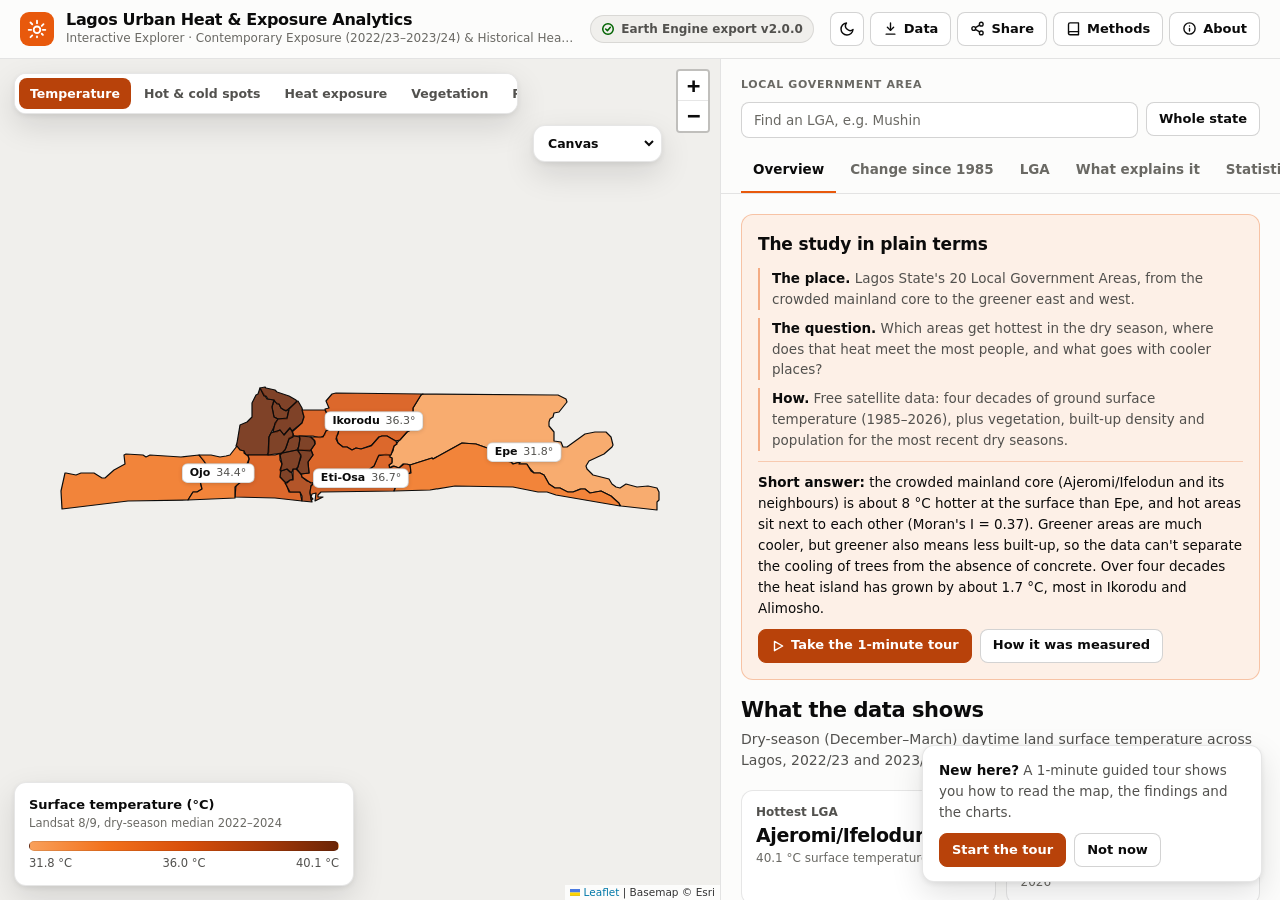
==== docs/explore.html @ 63dfdeb3 "Updated" ====
<!DOCTYPE html>
<html lang="en">
<head>
    <meta charset="UTF-8">
    <meta name="viewport" content="width=device-width, initial-scale=1.0">
    <meta name="description" content="Lagos Urban Heat & Exposure Analytics: dry-season land surface temperature, hot spots and population heat exposure across the 20 Local Government Areas of Lagos State, from Landsat, MODIS, Sentinel-2 and WorldPop via Google Earth Engine.">
    <meta name="color-scheme" content="light dark">
    <title>Lagos Urban Heat &amp; Exposure Analytics</title>

    <link rel="preconnect" href="https://api.fontshare.com">
    <link href="https://api.fontshare.com/v2/css?f[]=satoshi@400,500,700,900&display=swap" rel="stylesheet">

    <!-- Leaflet 1.9.4 & Chart.js 4.4.1, bundled in docs/vendor/ (no CDN dependency) -->
    <link rel="stylesheet" href="vendor/leaflet-1.9.4/leaflet.css" />
    <script src="vendor/leaflet-1.9.4/leaflet.js"></script>
    <script src="vendor/chartjs-4.4.1/chart.umd.min.js"></script>

    <style>
        /* ================= Design tokens ================= */
        :root {
            color-scheme: light;
            --page: #f4f4f1;
            --surface: #fcfcfb;
            --surface-2: #f0efec;
            --surface-raised: #ffffff;
            --ink: #0b0b0b;
            --ink-2: #52514e;
            --ink-3: #6a6964;
            --grid: #e1e0d9;
            --baseline: #c3c2b7;
            --border: rgba(11, 11, 11, 0.10);
            --border-strong: rgba(11, 11, 11, 0.18);
            --accent: #e8590c;
            --accent-ink: #9a3412;
            --accent-soft: #fdf0e7;
            --accent-strong: #b8420a; /* filled controls: white text >= 4.5:1 */
            --series: #c2410c;
            --good: #0ca30c;
            --good-ink: #006300;
            --warning: #fab219;
            --warning-ink: #7a5200;
            --critical: #d03b3b;
            --shadow-float: 0 2px 6px rgba(11, 11, 11, 0.08), 0 12px 32px rgba(11, 11, 11, 0.12);
            --radius: 12px;
            --radius-sm: 8px;
            --font: 'Satoshi', system-ui, -apple-system, 'Segoe UI', sans-serif;
            --mono: ui-monospace, SFMono-Regular, Menlo, Consolas, monospace;
            /* Sequential ramps, low -> high (validated: ordinal, light surface); diverging cool-neutral-warm */
            --heat-1: #f9a05a; --heat-2: #f2711c; --heat-3: #d9500b; --heat-4: #a93a08; --heat-5: #6b2406;
            --green-1: #7fc283; --green-2: #4ea455; --green-3: #2f8a3f; --green-4: #1b6a30; --green-5: #0b461e;
            --blue-1: #86b6ef; --blue-2: #5598e7; --blue-3: #2a78d6; --blue-4: #1c5cab; --blue-5: #104281;
            --div-1: #1c5cab; --div-2: #86b6ef; --div-3: #e1e0d9; --div-4: #ef8f74; --div-5: #b2182b;
            --unreliable: #c9c8c1;
        }

        @media (prefers-color-scheme: dark) {
            :root:where(:not([data-theme="light"])) {
                color-scheme: dark;
                --page: #0d0d0d;
                --surface: #1a1a19;
                --surface-2: #232322;
                --surface-raised: #222221;
                --ink: #f0efec;
                --ink-2: #c3c2b7;
                --ink-3: #9a998f;
                --grid: #2c2c2a;
                --baseline: #383835;
                --border: rgba(255, 255, 255, 0.10);
                --border-strong: rgba(255, 255, 255, 0.18);
                --accent: #f97316;
                --accent-ink: #fdba74;
                --accent-soft: rgba(249, 115, 22, 0.14);
                --series: #fb923c;
                --good-ink: #0ca30c;
                --warning-ink: #fab219;
                --shadow-float: 0 2px 6px rgba(0, 0, 0, 0.5), 0 12px 32px rgba(0, 0, 0, 0.5);
                --unreliable: #4a4a46;
                --heat-1: #9a3412; --heat-2: #c2410c; --heat-3: #ea580c; --heat-4: #fb923c; --heat-5: #fed7aa;
                --green-1: #166534; --green-2: #15803d; --green-3: #22a04a; --green-4: #6cc070; --green-5: #bbe5bd;
                --blue-1: #1c5cab; --blue-2: #2a78d6; --blue-3: #5598e7; --blue-4: #86b6ef; --blue-5: #b7d3f6;
                --div-1: #86b6ef; --div-2: #1c5cab; --div-3: #383835; --div-4: #a51d2d; --div-5: #f08c78;
            }
        }

        :root[data-theme="dark"] {
            color-scheme: dark;
            --page: #0d0d0d;
            --surface: #1a1a19;
            --surface-2: #232322;
            --surface-raised: #222221;
            --ink: #f0efec;
            --ink-2: #c3c2b7;
            --ink-3: #9a998f;
            --grid: #2c2c2a;
            --baseline: #383835;
            --border: rgba(255, 255, 255, 0.10);
            --border-strong: rgba(255, 255, 255, 0.18);
            --accent: #f97316;
            --accent-ink: #fdba74;
            --accent-soft: rgba(249, 115, 22, 0.14);
            --series: #fb923c;
            --good-ink: #0ca30c;
            --warning-ink: #fab219;
            --shadow-float: 0 2px 6px rgba(0, 0, 0, 0.5), 0 12px 32px rgba(0, 0, 0, 0.5);
            --unreliable: #4a4a46;
            --heat-1: #9a3412; --heat-2: #c2410c; --heat-3: #ea580c; --heat-4: #fb923c; --heat-5: #fed7aa;
            --green-1: #166534; --green-2: #15803d; --green-3: #22a04a; --green-4: #6cc070; --green-5: #bbe5bd;
            --blue-1: #1c5cab; --blue-2: #2a78d6; --blue-3: #5598e7; --blue-4: #86b6ef; --blue-5: #b7d3f6;
            --div-1: #86b6ef; --div-2: #1c5cab; --div-3: #383835; --div-4: #a51d2d; --div-5: #f08c78;
        }

        /* ================= Base ================= */
        *, *::before, *::after { box-sizing: border-box; margin: 0; padding: 0; }
        html, body { height: 100%; }

        body {
            font-family: var(--font);
            font-size: 14px;
            line-height: 1.55;
            color: var(--ink);
            background: var(--page);
            -webkit-font-smoothing: antialiased;
        }

        button, select, input { font: inherit; color: inherit; }
        a { color: var(--accent-ink); }
        .mono { font-family: var(--mono); font-size: 0.88em; }
        [hidden] { display: none !important; }

        :focus-visible { outline: 2px solid var(--accent); outline-offset: 2px; border-radius: 4px; }

        .sr-only {
            position: absolute; width: 1px; height: 1px; overflow: hidden;
            clip: rect(0 0 0 0); white-space: nowrap;
        }

        /* ================= App shell ================= */
        .app {
            display: grid;
            grid-template-rows: auto auto minmax(0, 1fr);
            grid-template-columns: minmax(0, 1fr);
            height: 100vh;
            height: 100dvh;
        }

        .appbar {
            display: flex;
            align-items: center;
            gap: 16px;
            padding: 10px 20px;
            background: var(--surface);
            border-bottom: 1px solid var(--border);
            z-index: 1100;
        }

        .brand { display: flex; align-items: center; gap: 12px; min-width: 0; margin-right: auto; }

        .brand-mark {
            width: 34px; height: 34px; flex-shrink: 0;
            border-radius: 9px;
            background: var(--accent);
            display: grid; place-items: center;
        }

        .brand-text { min-width: 0; }

        .brand-title {
            font-size: 16px;
            font-weight: 900;
            letter-spacing: -0.02em;
            line-height: 1.2;
            white-space: nowrap;
            overflow: hidden;
            text-overflow: ellipsis;
        }

        .brand-sub {
            font-size: 12px;
            color: var(--ink-3);
            white-space: nowrap;
            overflow: hidden;
            text-overflow: ellipsis;
        }

        .status-chip {
            display: inline-flex;
            align-items: center;
            gap: 6px;
            padding: 4px 10px;
            border-radius: 999px;
            border: 1px solid var(--border);
            background: var(--surface-2);
            font-size: 12px;
            font-weight: 700;
            color: var(--ink-2);
            white-space: nowrap;
        }

        .status-chip svg { flex-shrink: 0; }
        .status-chip.is-good svg { color: var(--good-ink); }
        .status-chip.is-warning svg { color: var(--warning-ink); }

        .appbar-actions { display: flex; align-items: center; gap: 6px; }

        .btn {
            display: inline-flex;
            align-items: center;
            gap: 6px;
            height: 34px;
            padding: 0 12px;
            border-radius: var(--radius-sm);
            border: 1px solid var(--border-strong);
            background: var(--surface-raised);
            font-size: 13px;
            font-weight: 700;
            cursor: pointer;
            text-decoration: none;
            color: var(--ink);
            transition: background 0.15s;
        }

        .btn:hover { background: var(--surface-2); }
        .btn-icon { width: 34px; padding: 0; justify-content: center; }

        .menu { position: relative; }
        .menu > summary { list-style: none; }
        .menu > summary::-webkit-details-marker { display: none; }

        .menu-list {
            position: absolute;
            right: 0;
            top: calc(100% + 6px);
            min-width: 270px;
            padding: 6px;
            background: var(--surface-raised);
            border: 1px solid var(--border);
            border-radius: var(--radius);
            box-shadow: var(--shadow-float);
            z-index: 1300;
        }

        .menu-list a {
            display: block;
            padding: 8px 10px;
            border-radius: 6px;
            color: var(--ink);
            text-decoration: none;
            font-size: 13px;
            font-weight: 700;
        }

        .menu-list a:hover { background: var(--surface-2); }
        .menu-sep { height: 1px; margin: 6px 4px; background: var(--border); }
        .menu-list a span { display: block; font-size: 11.5px; font-weight: 400; color: var(--ink-3); }

        .banner {
            display: flex;
            gap: 10px;
            align-items: flex-start;
            padding: 10px 20px;
            background: rgba(250, 178, 25, 0.14);
            border-bottom: 1px solid rgba(250, 178, 25, 0.5);
            font-size: 13px;
        }

        .banner svg { color: var(--warning-ink); flex-shrink: 0; margin-top: 2px; }

        .layout {
            grid-row: 3;
            display: grid;
            grid-template-columns: minmax(0, 1fr) minmax(460px, 560px);
            min-height: 0;
        }

        .appbar { grid-row: 1; }
        .banner { grid-row: 2; }

        /* ================= Map pane ================= */
        .map-pane { position: relative; min-height: 0; background: var(--surface-2); }
        #map { position: absolute; inset: 0; }
        .leaflet-container { background: var(--surface-2); font-family: var(--font); }

        .map-float {
            position: absolute;
            z-index: 800;
            background: var(--surface-raised);
            border: 1px solid var(--border);
            border-radius: var(--radius);
            box-shadow: var(--shadow-float);
        }

        .layer-switch { top: 14px; left: 14px; display: flex; gap: 2px; padding: 4px; max-width: calc(100% - 216px); overflow-x: auto; scrollbar-width: none; }

        .seg {
            display: inline-flex;
            align-items: center;
            gap: 6px;
            padding: 6px 11px;
            border: 0;
            border-radius: 8px;
            background: transparent;
            font-size: 12.5px;
            font-weight: 700;
            color: var(--ink-2);
            cursor: pointer;
            white-space: nowrap;
        }

        .seg:hover { background: var(--surface-2); color: var(--ink); }
        .layer-switch .seg[aria-checked="true"] { background: var(--accent-strong); color: #ffffff; }

        .basemap-switch { top: 14px; right: 58px; padding: 4px; }

        .basemap-switch select {
            border: 0;
            background: transparent;
            font-size: 12.5px;
            font-weight: 700;
            padding: 5px 6px;
            cursor: pointer;
        }

        .legend { left: 14px; bottom: 14px; width: min(340px, calc(100% - 28px)); padding: 12px 14px; }
        .legend-title { font-size: 13px; font-weight: 900; }
        .legend-source { font-size: 11.5px; color: var(--ink-3); margin-bottom: 8px; }
        .legend-bar { height: 10px; border-radius: 999px; border: 1px solid var(--border); }

        .legend-ticks {
            display: flex;
            justify-content: space-between;
            margin-top: 4px;
            font-size: 11.5px;
            color: var(--ink-2);
            font-variant-numeric: tabular-nums;
        }

        .legend-note { display: flex; align-items: center; gap: 8px; margin-top: 8px; font-size: 11.5px; color: var(--ink-2); }

        .swatch { width: 14px; height: 10px; flex-shrink: 0; border-radius: 3px; border: 1px dashed var(--ink-2); }
        .swatch-unreliable { background: repeating-linear-gradient(45deg, var(--unreliable) 0 3px, transparent 3px 6px); }

        .map-error {
            position: absolute;
            inset: 24px;
            margin: auto;
            height: fit-content;
            max-width: 480px;
            padding: 20px;
            z-index: 1200;
            background: var(--surface-raised);
            border: 1px solid var(--critical);
            border-radius: var(--radius);
            box-shadow: var(--shadow-float);
        }

        .zone-label { pointer-events: none !important; }

        .zone-pin {
            display: inline-block;
            transform: translate(-50%, -50%);
            padding: 3px 8px;
            border-radius: 6px;
            background: var(--surface-raised);
            border: 1px solid var(--border-strong);
            box-shadow: 0 1px 4px rgba(0, 0, 0, 0.12);
            font-family: var(--font);
            font-size: 11.5px;
            font-weight: 900;
            color: var(--ink);
            white-space: nowrap;
            text-align: center;
            line-height: 1.25;
        }

        .zone-pin span { display: block; font-size: 11px; font-weight: 500; color: var(--ink-2); }
        .zone-pin.is-compact { padding: 2px 7px; font-size: 11px; }
        .zone-pin.is-compact span { display: inline; margin-left: 2px; }
        .zone-pin.is-selected { background: var(--ink); color: var(--surface); border-color: var(--ink); }
        .zone-pin.is-selected span { color: var(--surface-2); }

        .leaflet-tooltip.map-tip {
            background: var(--surface-raised);
            color: var(--ink);
            border: 1px solid var(--border-strong);
            border-radius: var(--radius-sm);
            box-shadow: var(--shadow-float);
            padding: 8px 10px;
            font-family: var(--font);
            font-size: 12.5px;
        }

        .leaflet-tooltip.map-tip::before { display: none; }
        .leaflet-control-attribution { font-size: 10.5px; }
        .leaflet-bar a { background: var(--surface-raised); color: var(--ink); border-color: var(--border); }

        /* ================= Panel ================= */
        .panel {
            display: flex;
            flex-direction: column;
            min-height: 0;
            background: var(--surface);
            border-left: 1px solid var(--border);
        }

        .unit-picker { padding: 14px 20px 0; }

        .eyebrow { font-size: 11px; font-weight: 700; letter-spacing: 0.06em; text-transform: uppercase; color: var(--ink-3); }

        .chips { display: flex; flex-wrap: wrap; gap: 6px; margin-top: 8px; }

        .chip {
            display: inline-flex;
            align-items: center;
            gap: 6px;
            height: 30px;
            padding: 0 11px;
            border-radius: 999px;
            border: 1px solid var(--border-strong);
            background: var(--surface-raised);
            font-size: 12.5px;
            font-weight: 700;
            cursor: pointer;
        }

        .chip:hover { background: var(--surface-2); }
        .chip[aria-pressed="true"] { background: var(--ink); color: var(--surface); border-color: var(--ink); }
        .chip .code { font-family: var(--mono); font-size: 11px; opacity: 0.75; }

        .tabs {
            display: flex;
            gap: 2px;
            padding: 12px 20px 0;
            border-bottom: 1px solid var(--border);
            overflow-x: auto;
            scrollbar-width: none;
        }

        .tab {
            padding: 9px 12px 11px;
            border: 0;
            border-bottom: 2px solid transparent;
            background: transparent;
            font-size: 13.5px;
            font-weight: 700;
            color: var(--ink-3);
            cursor: pointer;
            white-space: nowrap;
        }

        .tab:hover { color: var(--ink); }
        .tab[aria-selected="true"] { color: var(--ink); border-bottom-color: var(--accent); }

        .tab-panels { flex: 1; overflow-y: auto; min-height: 0; }
        .tab-panel { padding: 20px; display: flex; flex-direction: column; gap: 18px; }

        .panel-title { font-size: 21px; font-weight: 900; letter-spacing: -0.02em; line-height: 1.2; }
        .section-title { font-size: 15px; font-weight: 900; letter-spacing: -0.01em; }
        .lede { color: var(--ink-2); font-size: 14px; }
        .fine { font-size: 12px; color: var(--ink-3); }

        /* Stat tiles */
        .tiles { display: grid; grid-template-columns: repeat(2, minmax(0, 1fr)); gap: 10px; }

        .tile {
            background: var(--surface-raised);
            border: 1px solid var(--border);
            border-radius: var(--radius);
            padding: 12px 14px;
            display: flex;
            flex-direction: column;
            gap: 2px;
            min-width: 0;
        }

        .tile-label { display: flex; align-items: center; justify-content: space-between; gap: 6px; font-size: 12px; font-weight: 700; color: var(--ink-2); }
        .tile-value { font-size: 24px; font-weight: 900; letter-spacing: -0.02em; line-height: 1.2; }
        .tile-value small { font-size: 13px; font-weight: 700; color: var(--ink-2); letter-spacing: 0; }
        .tile-sub { font-size: 12px; color: var(--ink-3); }
        .tile.is-flagged .tile-value { color: var(--ink-3); }

        .info {
            width: 18px; height: 18px; flex-shrink: 0;
            display: inline-grid; place-items: center;
            border-radius: 50%;
            border: 1px solid var(--border-strong);
            background: transparent;
            font-size: 11px;
            font-weight: 700;
            color: var(--ink-2);
            cursor: help;
        }

        /* Findings */
        .findings { list-style: none; display: flex; flex-direction: column; gap: 10px; }

        .finding {
            display: grid;
            grid-template-columns: 1fr auto;
            gap: 4px 12px;
            padding: 14px;
            border-radius: var(--radius);
            border: 1px solid var(--border);
            background: var(--surface-raised);
        }

        .finding-title { font-weight: 900; font-size: 14px; line-height: 1.35; }
        .finding-body { grid-column: 1 / -1; font-size: 13px; color: var(--ink-2); }
        .finding-stats { grid-column: 1 / -1; font-size: 12px; color: var(--ink-3); font-variant-numeric: tabular-nums; }

        .verdict {
            align-self: start;
            display: inline-flex;
            align-items: center;
            gap: 5px;
            padding: 3px 9px;
            border-radius: 999px;
            font-size: 11.5px;
            font-weight: 700;
            white-space: nowrap;
            border: 1px solid var(--border-strong);
            color: var(--ink-2);
        }

        .verdict.is-sig { color: var(--accent-ink); border-color: var(--accent); background: var(--accent-soft); }
        .verdict.is-fragile { color: var(--warning-ink); border-color: var(--warning); background: rgba(250, 178, 25, 0.12); }

        /* Unit tab */
        .unit-head { display: flex; gap: 12px; align-items: flex-start; }

        .unit-code {
            flex-shrink: 0;
            padding: 4px 8px;
            border-radius: 6px;
            background: var(--surface-2);
            font-family: var(--mono);
            font-size: 12px;
            font-weight: 700;
        }

        .unit-meta { font-size: 12.5px; color: var(--ink-3); margin-top: 2px; }

        .note { padding: 12px 14px; border-radius: var(--radius); background: var(--surface-2); font-size: 13px; color: var(--ink-2); }
        .note strong { color: var(--ink); }

        .unit-list { list-style: none; display: flex; flex-direction: column; gap: 6px; }

        .unit-row {
            width: 100%;
            display: grid;
            grid-template-columns: auto 1fr auto;
            gap: 10px;
            align-items: center;
            padding: 10px 12px;
            border-radius: var(--radius-sm);
            border: 1px solid var(--border);
            background: var(--surface-raised);
            text-align: left;
            cursor: pointer;
        }

        .unit-row:hover { border-color: var(--border-strong); background: var(--surface-2); }
        .unit-row .area { font-size: 12.5px; color: var(--ink-3); font-variant-numeric: tabular-nums; }

        /* Time series */
        .coverage { display: flex; flex-wrap: wrap; gap: 6px; }

        .pill {
            display: inline-flex;
            gap: 4px;
            padding: 3px 9px;
            border-radius: 999px;
            background: var(--surface-2);
            font-size: 12px;
            color: var(--ink-2);
            font-variant-numeric: tabular-nums;
        }

        .pill strong { color: var(--ink); }

        .multiples { background: var(--surface-raised); border: 1px solid var(--border); border-radius: var(--radius); padding: 12px 14px 8px; }
        .multiple + .multiple { border-top: 1px solid var(--grid); margin-top: 6px; padding-top: 8px; }
        .multiple-head { display: flex; justify-content: space-between; align-items: baseline; gap: 8px; }
        .multiple-title { font-size: 13px; font-weight: 900; }
        .multiple-unit { font-size: 11.5px; color: var(--ink-3); }
        .multiple-canvas { position: relative; height: 92px; }
        .multiple:last-child .multiple-canvas { height: 116px; }

        details.table-view summary { cursor: pointer; font-size: 13px; font-weight: 700; color: var(--accent-ink); }
        details.table-view .table-wrap { margin-top: 10px; max-height: 360px; overflow: auto; }

        /* Statistics & compare */
        .controls { display: flex; flex-wrap: wrap; gap: 10px; align-items: end; }
        .field { display: flex; flex-direction: column; gap: 4px; min-width: 0; flex: 1 1 200px; }
        .field-label, .field label { font-size: 12px; font-weight: 700; color: var(--ink-2); }

        .select {
            appearance: none;
            -webkit-appearance: none;
            width: 100%;
            height: 36px;
            padding: 0 32px 0 10px;
            border-radius: var(--radius-sm);
            border: 1px solid var(--border-strong);
            background: var(--surface-raised) url("data:image/svg+xml,%3Csvg xmlns='http://www.w3.org/2000/svg' width='12' height='12' viewBox='0 0 24 24' fill='none' stroke='%23898781' stroke-width='2.5' stroke-linecap='round' stroke-linejoin='round'%3E%3Cpolyline points='6 9 12 15 18 9'/%3E%3C/svg%3E") no-repeat right 10px center;
            font-size: 13px;
            font-weight: 700;
            cursor: pointer;
        }

        .segmented { display: inline-flex; padding: 3px; border-radius: var(--radius-sm); background: var(--surface-2); border: 1px solid var(--border); }
        .segmented .seg { padding: 5px 10px; }
        .segmented .seg[aria-checked="true"] { background: var(--surface-raised); color: var(--ink); box-shadow: 0 1px 2px rgba(0, 0, 0, 0.12); }

        .table-wrap { border: 1px solid var(--border); border-radius: var(--radius); overflow-x: auto; background: var(--surface-raised); }
        table { width: 100%; border-collapse: collapse; font-size: 13px; }

        th {
            text-align: left;
            padding: 9px 12px;
            font-size: 11.5px;
            font-weight: 700;
            color: var(--ink-3);
            background: var(--surface-2);
            border-bottom: 1px solid var(--border);
            white-space: nowrap;
            position: sticky;
            top: 0;
        }

        td { padding: 9px 12px; border-bottom: 1px solid var(--grid); font-variant-numeric: tabular-nums; vertical-align: top; }
        tbody tr:last-child td { border-bottom: 0; }
        td .sub { display: block; font-size: 11.5px; color: var(--ink-3); }
        tr.is-clickable { cursor: pointer; }
        tr.is-clickable:hover td { background: var(--surface-2); }
        tr.is-active td { background: var(--accent-soft); }
        .flag { color: var(--ink-3); font-size: 11.5px; }

        /* Dialogs */
        dialog {
            width: min(720px, calc(100vw - 32px));
            max-height: 85vh;
            margin: auto;
            border: 1px solid var(--border);
            border-radius: var(--radius);
            background: var(--surface-raised);
            color: var(--ink);
            box-shadow: var(--shadow-float);
            padding: 0;
        }

        dialog::backdrop { background: rgba(11, 11, 11, 0.45); backdrop-filter: blur(2px); }

        .dialog-head {
            display: flex;
            justify-content: space-between;
            align-items: center;
            gap: 12px;
            padding: 16px 20px;
            border-bottom: 1px solid var(--border);
            position: sticky;
            top: 0;
            background: var(--surface-raised);
        }

        .dialog-body { padding: 18px 20px 22px; display: flex; flex-direction: column; gap: 10px; font-size: 13.5px; color: var(--ink-2); }
        .dialog-body h4 { color: var(--ink); font-size: 14px; font-weight: 900; margin-top: 6px; }
        .dialog-body ol, .dialog-body ul { padding-left: 20px; display: flex; flex-direction: column; gap: 4px; }

        .floating-tip {
            position: fixed;
            z-index: 3000;
            max-width: 280px;
            padding: 9px 11px;
            border-radius: var(--radius-sm);
            background: var(--ink);
            color: var(--surface);
            font-size: 12.5px;
            line-height: 1.45;
            pointer-events: none;
            box-shadow: var(--shadow-float);
        }

        /* Plain-language intro */
        .intro {
            padding: 16px;
            border-radius: var(--radius);
            background: var(--accent-soft);
            border: 1px solid color-mix(in srgb, var(--accent) 30%, transparent);
            display: flex;
            flex-direction: column;
            gap: 10px;
        }

        .intro h2 { font-size: 17px; font-weight: 900; letter-spacing: -0.01em; }
        .intro ul { list-style: none; display: flex; flex-direction: column; gap: 8px; }
        .intro li { font-size: 13.5px; color: var(--ink-2); padding-left: 12px; border-left: 2px solid color-mix(in srgb, var(--accent) 45%, transparent); }
        .intro li strong { color: var(--ink); }
        .intro-short { padding-top: 10px; border-top: 1px solid color-mix(in srgb, var(--accent) 25%, transparent); font-size: 13.5px; }
        .intro-actions { display: flex; flex-wrap: wrap; gap: 8px; }
        .btn-primary { background: var(--accent-strong); border-color: var(--accent-strong); color: #ffffff; }
        .btn-primary:hover { background: #9a3412; border-color: #9a3412; }

        /* Guided tour */
        .tour-blocker { position: fixed; inset: 0; z-index: 2400; }
        .tour-spot {
            position: fixed;
            z-index: 2450;
            border-radius: 12px;
            box-shadow: 0 0 0 3px var(--accent), 0 0 0 9999px rgba(11, 11, 11, 0.55);
            pointer-events: none;
            transition: top 0.25s, left 0.25s, width 0.25s, height 0.25s;
        }

        .tour-card {
            position: fixed;
            z-index: 2500;
            width: min(360px, calc(100vw - 24px));
            padding: 16px 18px 14px;
            border-radius: var(--radius);
            background: var(--surface-raised);
            border: 1px solid var(--border);
            box-shadow: var(--shadow-float);
            transition: top 0.25s, left 0.25s;
        }

        .tour-progress { height: 4px; border-radius: 999px; background: var(--surface-2); overflow: hidden; margin-bottom: 12px; }
        .tour-progress span { display: block; height: 100%; background: var(--accent); transition: width 0.25s; }
        .tour-step { font-size: 11px; font-weight: 700; letter-spacing: 0.06em; text-transform: uppercase; color: var(--accent-ink); }
        .tour-card h3 { font-size: 16px; font-weight: 900; margin: 2px 0 6px; letter-spacing: -0.01em; }
        .tour-card p { font-size: 13.5px; color: var(--ink-2); }
        .tour-foot { display: flex; justify-content: space-between; align-items: center; gap: 8px; margin-top: 14px; }
        .tour-foot .btn { height: 32px; }
        .tour-skip { border: 0; background: none; font-size: 12.5px; font-weight: 700; color: var(--ink-3); cursor: pointer; }

        .toast {
            position: fixed;
            right: 18px;
            bottom: 18px;
            z-index: 2300;
            width: min(340px, calc(100vw - 32px));
            padding: 14px 16px;
            border-radius: var(--radius);
            background: var(--surface-raised);
            border: 1px solid var(--border);
            box-shadow: var(--shadow-float);
            display: flex;
            flex-direction: column;
            gap: 10px;
        }

        .toast p { font-size: 13.5px; color: var(--ink-2); }
        .toast strong { color: var(--ink); }
        .toast-actions { display: flex; gap: 8px; }

        /* Month timeline on the map */
        .timeline {
            right: 14px;
            bottom: 14px;
            width: min(420px, calc(100% - 380px));
            min-width: 300px;
            padding: 10px 12px;
            display: flex;
            flex-direction: column;
            gap: 8px;
        }

        .timeline-row { display: flex; align-items: center; gap: 10px; }
        .timeline-row .segmented { flex-shrink: 0; }
        .timeline input[type="range"] { flex: 1; accent-color: var(--accent); min-width: 0; }
        .timeline-label { font-size: 13px; font-weight: 900; min-width: 70px; text-align: right; font-variant-numeric: tabular-nums; }
        .timeline-note { font-size: 11.5px; color: var(--ink-3); }
        .play { width: 32px; height: 32px; flex-shrink: 0; }

        .place-label {
            pointer-events: none !important;
            font-family: var(--font);
            font-size: 11px;
            font-weight: 700;
            color: var(--ink);
            white-space: nowrap;
            text-shadow: 0 0 3px var(--surface), 0 0 3px var(--surface), 0 0 3px var(--surface);
        }

        .place-label::before {
            content: '';
            display: inline-block;
            width: 7px; height: 7px;
            margin-right: 5px;
            border-radius: 50%;
            background: var(--ink);
            border: 1.5px solid var(--surface);
            vertical-align: middle;
        }

        .series-toolbar { display: flex; justify-content: space-between; align-items: center; gap: 10px; flex-wrap: wrap; }

        /* Glossary terms */
        .term {
            border: 0;
            background: none;
            padding: 0;
            font: inherit;
            color: inherit;
            text-decoration: underline dotted;
            text-decoration-color: var(--ink-3);
            text-underline-offset: 3px;
            cursor: help;
        }

        .glossary { display: grid; grid-template-columns: max-content 1fr; gap: 6px 14px; font-size: 13px; }
        .glossary dt { font-weight: 900; color: var(--ink); }
        .glossary dd { color: var(--ink-2); }

        /* Footer */
        .site-footer {
            margin: 4px 20px 24px;
            padding-top: 16px;
            border-top: 1px solid var(--border);
            display: flex;
            flex-direction: column;
            gap: 6px;
            font-size: 12px;
            color: var(--ink-3);
        }

        .site-footer .byline { font-size: 13px; color: var(--ink-2); }
        .site-footer .byline strong { color: var(--ink); }
        .site-footer nav { display: flex; flex-wrap: wrap; gap: 4px 14px; }
        .site-footer a, .site-footer .link-btn { color: var(--ink-2); font-weight: 700; text-decoration: none; }
        .site-footer a:hover, .site-footer .link-btn:hover { color: var(--accent-ink); text-decoration: underline; }
        .link-btn { border: 0; background: none; padding: 0; font: inherit; cursor: pointer; }

        .snack {
            position: fixed;
            left: 50%;
            bottom: 24px;
            transform: translateX(-50%);
            z-index: 3100;
            padding: 9px 14px;
            border-radius: var(--radius-sm);
            background: var(--ink);
            color: var(--surface);
            font-size: 13px;
            font-weight: 700;
            box-shadow: var(--shadow-float);
        }

        /* ================= Responsive ================= */
        /* Narrow desktop: stack the timeline above the legend so they never overlap */
        @media (min-width: 1101px) and (max-width: 1360px) {
            .timeline { left: 14px; right: auto; bottom: 178px; width: min(340px, calc(100% - 28px)); min-width: 0; }
            .basemap-switch { top: 66px; }
        }

        @media (max-width: 1100px) {
            .app { height: auto; min-height: 100vh; }
            .layout { grid-template-columns: minmax(0, 1fr); }
            .map-pane { height: 62vh; min-height: 420px; }
            .panel { border-left: 0; border-top: 1px solid var(--border); }
            .tab-panels { overflow: visible; }
            .tabs { position: sticky; top: 0; z-index: 900; background: var(--surface); }
        }

        @media (max-width: 640px) {
            .appbar { flex-wrap: wrap; padding: 10px 16px; gap: 8px 10px; }
            .brand { flex: 1 1 100%; }
            .brand-title { font-size: 15px; }
            .brand-sub { display: none; }
            .status-chip { flex: 1 1 auto; min-width: 0; }
            .status-chip span { overflow: hidden; text-overflow: ellipsis; }
            .appbar-actions { flex: 0 0 auto; }
            .appbar-actions .label-text { display: none; }
            .appbar-actions .btn { width: 34px; padding: 0; justify-content: center; }
            .tab { padding: 9px 8px 11px; font-size: 13px; }
            .unit-picker, .tabs { padding-left: 16px; padding-right: 16px; }
            .tab-panel { padding: 16px; }
            .layer-switch { left: 10px; right: 10px; top: 10px; max-width: none; }
            .basemap-switch { display: none; }
            .leaflet-top.leaflet-right { top: auto; bottom: 56px; }
            .legend { left: 10px; bottom: 10px; }
            .timeline { left: 10px; right: 10px; bottom: auto; top: 58px; width: auto; min-width: 0; }
            .legend { width: calc(100% - 64px); padding: 9px 11px; }
            .legend-source { display: none; }
            .legend-title { font-size: 12.5px; margin-bottom: 6px; }
            .legend-note { margin-top: 6px; font-size: 11px; }
            .timeline { padding: 8px 10px; gap: 6px; }
            .timeline-note { display: none; }
            .tile-value { font-size: 21px; }
            .banner { padding: 10px 16px; }
        }

        @media print {
            @page { margin: 14mm; }
            body { background: #ffffff; font-size: 11pt; }
            .app { display: block; height: auto; }
            .layout { display: block; }
            .map-pane { height: 110mm; break-inside: avoid; border: 1px solid #ccc; }
            .panel { border: 0; }
            .appbar-actions, .layer-switch, .basemap-switch, .timeline, .leaflet-control-container,
            .unit-picker, .tabs, .toast, .snack, #tour, .intro-actions, .info, details.table-view, .site-footer nav .no-print { display: none !important; }
            .tab-panels { overflow: visible; }
            .tab-panel[hidden] { display: none !important; }
            .legend { box-shadow: none; }
            .card, .tile, .finding, .table-wrap, .multiples { break-inside: avoid; }
            a { color: inherit; }
        }

        @media (prefers-reduced-motion: reduce) {
            * { transition: none !important; scroll-behavior: auto !important; }
        }

        /* ================= Lagos-specific ================= */
        .finder { display: flex; gap: 8px; margin-top: 8px; }
        .finder input {
            flex: 1;
            min-width: 0;
            height: 36px;
            padding: 0 12px;
            border-radius: var(--radius-sm);
            border: 1px solid var(--border-strong);
            background: var(--surface-raised);
            font-size: 13.5px;
            font-weight: 700;
        }
        .finder input::placeholder { color: var(--ink-3); font-weight: 500; }

        .chart-card { background: var(--surface-raised); border: 1px solid var(--border); border-radius: var(--radius); padding: 14px; }
        .chart-card + .chart-card { margin-top: 0; }
        .chart-head { display: flex; justify-content: space-between; align-items: baseline; gap: 10px; margin-bottom: 6px; }
        .chart-box { position: relative; height: 240px; }
        .chart-box.is-short { height: 200px; }
        .chart-caption { font-size: 12.5px; color: var(--ink-2); margin-top: 6px; }

        .rank-num { display: inline-grid; place-items: center; width: 24px; height: 22px; border-radius: 6px; background: var(--surface-2); font-size: 11.5px; font-weight: 700; margin-right: 6px; }
        .bar-cell { position: relative; min-width: 90px; }
        .tile-value { overflow-wrap: anywhere; }
        .tile-value.is-name { font-size: 19px; }
        #panel-rank .segmented { flex-wrap: wrap; max-width: 100%; }
        .bar-cell span { display: block; height: 8px; border-radius: 4px; background: var(--accent); }

        /* ================= Change over time ================= */
        .legend-time { margin-top: 10px; padding-top: 10px; border-top: 1px solid var(--border); display: grid; gap: 6px; }
        .legend-time-row { display: flex; align-items: center; gap: 8px; }
        .legend-time input[type="range"] { flex: 1; min-width: 0; accent-color: var(--accent-strong); height: 28px; }
        .period-ticks { display: flex; justify-content: space-between; font-size: 10.5px; color: var(--ink-3); margin-left: 44px; }
        .period-ticks span.is-on { color: var(--ink); font-weight: 700; }
        .legend-time .check { display: flex; align-items: center; gap: 6px; font-size: 12px; color: var(--ink-2); cursor: pointer; }
        .legend-time .check input { accent-color: var(--accent-strong); width: 15px; height: 15px; }
        @media (max-width: 640px) { #legend.has-time .legend-note { display: none; } #legend.has-time .legend-source { display: none; } }
        .swipe-line { position: absolute; top: 0; bottom: 0; left: 50%; width: 0; z-index: 640; pointer-events: none; }
        .swipe-line::before { content: ""; position: absolute; top: 0; bottom: 0; left: -1px; width: 2px; background: var(--ink); }
        .swipe-handle { position: absolute; top: 50%; left: -17px; width: 34px; height: 34px; margin-top: -17px; border-radius: 50%; background: var(--surface-raised); border: 2px solid var(--ink); color: var(--ink); pointer-events: auto; cursor: ew-resize; touch-action: none; display: grid; place-items: center; box-shadow: var(--shadow-float); }
        .swipe-tag { position: absolute; top: 70px; padding: 3px 8px; border-radius: 6px; background: var(--ink); color: var(--surface-raised); font-size: 12px; font-weight: 700; white-space: nowrap; }
        .swipe-tag.is-left { right: 10px; }
        .swipe-tag.is-right { left: 10px; }
        .leaflet-image-layer.suhi-img { image-rendering: pixelated; }
        .strip-wrap { overflow-x: auto; }
        .strip { border-collapse: separate; border-spacing: 2px; width: 100%; min-width: 420px; }
        .strip th, .strip td { border: 0; }
        .strip th { font-size: 11px; font-weight: 700; color: var(--ink-2); text-align: center; padding: 4px 2px; background: none; }
        .strip th:first-child, .strip td:first-child { text-align: left; }
        .strip td { text-align: center; font-size: 11.5px; font-weight: 700; padding: 6px 2px; border-radius: 4px; font-variant-numeric: tabular-nums; }
        .strip td:first-child { font-weight: 700; color: var(--ink); white-space: nowrap; padding-right: 8px; background: none; }
        .strip tr.is-clickable { cursor: pointer; }
        .strip tr.is-clickable:hover td:first-child, .strip tr.is-active td:first-child { text-decoration: underline; text-underline-offset: 3px; }
        .strip td.is-empty { background: var(--surface-2); color: var(--ink-3); font-weight: 500; }
        .strip td.is-delta { color: var(--ink); background: none; }
    </style>
</head>
<body>
<div class="app">
    <header class="appbar">
        <div class="brand">
            <div class="brand-mark" aria-hidden="true">
                <svg width="20" height="20" viewBox="0 0 24 24" fill="none" stroke="#ffffff" stroke-width="2.2" stroke-linecap="round" stroke-linejoin="round"><path d="M12 9a4 4 0 1 0 0 8 4 4 0 0 0 0-8z"/><path d="M12 2v3M12 21v1M4.2 4.2l2.1 2.1M17.7 17.7l1.4 1.4M2 13h3M19 13h3M4.2 21.8l2.1-2.1M17.7 8.3l2.1-2.1"/></svg>
            </div>
            <div class="brand-text">
                <h1 class="brand-title">Lagos Urban Heat &amp; Exposure Analytics</h1>
                <p class="brand-sub">Interactive Explorer · Contemporary Exposure (2022/23–2023/24) & Historical Heat Island (1985–2026)</p>
            </div>
        </div>

        <span class="status-chip" id="data-chip" role="status">
            <svg width="14" height="14" viewBox="0 0 24 24" fill="none" stroke="currentColor" stroke-width="2.6" stroke-linecap="round" stroke-linejoin="round" aria-hidden="true"><circle cx="12" cy="12" r="9"/></svg>
            <span id="data-chip-text">Loading data…</span>
        </span>

        <div class="appbar-actions">
            <button type="button" class="btn btn-icon" id="btn-theme" aria-label="Switch theme" title="Switch theme"></button>
            <details class="menu" id="download-menu">
                <summary class="btn" aria-label="Download data">
                    <svg width="15" height="15" viewBox="0 0 24 24" fill="none" stroke="currentColor" stroke-width="2.2" stroke-linecap="round" stroke-linejoin="round" aria-hidden="true"><path d="M12 3v12"/><path d="m7 10 5 5 5-5"/><path d="M5 21h14"/></svg>
                    <span class="label-text">Data</span>
                </summary>
                <div class="menu-list">
                    <a href="#" id="dl-csv">LGA table (CSV)<span>All 20 LGAs with every indicator and statistic</span></a>
                    <a href="data/lagos_uhi_processed.geojson" download>LGA boundaries and values (GeoJSON)<span>Cleaned Earth Engine export with statistics</span></a>
                    <a href="data/summary.json" download>Statistical summary (JSON)<span>Generated by scripts/analyze_uhi.py</span></a>
                    <a href="data/change_summary.json" download>Four-decade change (JSON)<span>Generated by scripts/analyze_change.py</span></a>
                    <a href="data/lagos_change_lga.csv" download>Heat island per LGA per pass (CSV)<span>Every Landsat pass used, 1985–2026</span></a>
                    <a href="data/lagos_change_scenes.csv" download>Pass quality log (CSV)<span>Every pass considered, kept or rejected, and why</span></a>
                    <div class="menu-sep" role="separator"></div>
                    <a href="#" id="btn-map-png">Map image (PNG)<span>The map exactly as shown, with legend and credit</span></a>
                </div>
            </details>
            <details class="menu" id="share-menu">
                <summary class="btn" aria-label="Share or print">
                    <svg width="15" height="15" viewBox="0 0 24 24" fill="none" stroke="currentColor" stroke-width="2.2" stroke-linecap="round" stroke-linejoin="round" aria-hidden="true"><circle cx="18" cy="5" r="3"/><circle cx="6" cy="12" r="3"/><circle cx="18" cy="19" r="3"/><path d="m8.6 13.5 6.8 4"/><path d="m15.4 6.5-6.8 4"/></svg>
                    <span class="label-text">Share</span>
                </summary>
                <div class="menu-list">
                    <a href="#" id="share-copy">Copy link to this view<span>Keeps the selected LGA, map layer and tab</span></a>
                    <a href="#" id="share-native" hidden>Share…<span>Use your device's share sheet</span></a>
                    <a href="#" id="share-print">Print or save as PDF<span>A clean layout of the current tab and map</span></a>
                </div>
            </details>
            <button type="button" class="btn" id="btn-methods">
                <svg width="15" height="15" viewBox="0 0 24 24" fill="none" stroke="currentColor" stroke-width="2.2" stroke-linecap="round" stroke-linejoin="round" aria-hidden="true"><path d="M4 19.5A2.5 2.5 0 0 1 6.5 17H20V3H6.5A2.5 2.5 0 0 0 4 5.5z"/><path d="M4 19.5A2.5 2.5 0 0 0 6.5 22H20v-5"/></svg>
                <span class="label-text">Methods</span>
            </button>
            <button type="button" class="btn" id="btn-about">
                <svg width="15" height="15" viewBox="0 0 24 24" fill="none" stroke="currentColor" stroke-width="2.2" stroke-linecap="round" stroke-linejoin="round" aria-hidden="true"><circle cx="12" cy="12" r="9"/><path d="M12 16v-4"/><path d="M12 8h.01"/></svg>
                <span class="label-text">About</span>
            </button>
        </div>
    </header>

    <div class="banner" id="provenance-banner" role="status" hidden>
        <svg width="16" height="16" viewBox="0 0 24 24" fill="none" stroke="currentColor" stroke-width="2.4" stroke-linecap="round" stroke-linejoin="round" aria-hidden="true"><path d="M10.3 3.9 1.8 18a2 2 0 0 0 1.7 3h17a2 2 0 0 0 1.7-3L13.7 3.9a2 2 0 0 0-3.4 0z"/><path d="M12 9v4"/><path d="M12 17h.01"/></svg>
        <div><strong>Unverified data.</strong> <span id="provenance-text">These values do not come from a recorded Earth Engine export. Do not cite them.</span></div>
    </div>

    <main class="layout">
        <section class="map-pane" aria-label="Map of the Lagos LGAs">
            <div id="map"></div>

            <div class="map-float layer-switch" role="radiogroup" aria-label="Map indicator">
                <button type="button" class="seg" role="radio" data-layer="lst" aria-checked="true">Temperature</button>
                <button type="button" class="seg" role="radio" data-layer="hotspot" aria-checked="false">Hot &amp; cold spots</button>
                <button type="button" class="seg" role="radio" data-layer="hei" aria-checked="false">Heat exposure</button>
                <button type="button" class="seg" role="radio" data-layer="ndvi" aria-checked="false">Vegetation</button>
                <button type="button" class="seg" role="radio" data-layer="density" aria-checked="false">Population</button>
                <button type="button" class="seg" role="radio" data-layer="suhi" aria-checked="false" id="seg-suhi">Heat over time</button>
            </div>

            <div class="map-float basemap-switch">
                <label class="sr-only" for="basemap-select">Basemap</label>
                <select id="basemap-select">
                    <option value="canvas" selected>Canvas</option>
                    <option value="terrain">Topographic</option>
                    <option value="satellite">Satellite</option>
                </select>
            </div>

            <div class="map-float legend" id="legend" aria-live="polite">
                <div class="legend-title" id="legend-title">Surface temperature (°C)</div>
                <div class="legend-source" id="legend-source">Landsat 8/9</div>
                <div class="legend-bar" id="legend-bar"></div>
                <div class="legend-ticks"><span id="legend-min">—</span><span id="legend-mid">—</span><span id="legend-max">—</span></div>
                <div class="legend-note" id="legend-note" hidden><span id="legend-note-text"></span></div>
                <div class="legend-time" id="legend-time" hidden>
                    <div class="legend-time-row">
                        <button type="button" class="btn btn-icon" id="btn-play" aria-label="Play through the periods"></button>
                        <input type="range" id="period-range" min="0" max="5" step="1" value="5" aria-label="Period">
                    </div>
                    <div class="period-ticks" id="period-ticks" aria-hidden="true"></div>
                    <label class="check"><input type="checkbox" id="swipe-toggle"> Swipe to compare with <span id="swipe-base">the first period</span></label>
                </div>
            </div>

            <div class="swipe-line" id="swipe-line" hidden>
                <span class="swipe-tag is-left" id="swipe-tag-left"></span>
                <span class="swipe-tag is-right" id="swipe-tag-right"></span>
                <span class="swipe-handle" id="swipe-handle" role="slider" tabindex="0" aria-label="Swipe position" aria-valuemin="0" aria-valuemax="100" aria-valuenow="50">
                    <svg width="16" height="16" viewBox="0 0 24 24" fill="none" stroke="currentColor" stroke-width="2.4" stroke-linecap="round" stroke-linejoin="round" aria-hidden="true"><path d="m9 6-6 6 6 6"/><path d="m15 6 6 6-6 6"/></svg>
                </span>
            </div>

            <div class="map-error" id="map-error" role="alert" hidden>
                <div class="eyebrow" style="color: var(--critical);">Data load failure</div>
                <h3 class="section-title" id="err-title" style="margin: 4px 0;">Required dataset unavailable</h3>
                <p class="lede" id="err-desc">The page could not load its data from <span class="mono">docs/data/</span>.</p>
            </div>
        </section>

        <section class="panel" aria-label="Analysis">
            <div class="unit-picker">
                <label class="eyebrow" for="lga-search">Local Government Area</label>
                <div class="finder">
                    <input type="search" id="lga-search" list="lga-list" placeholder="Find an LGA, e.g. Mushin" autocomplete="off">
                    <datalist id="lga-list"></datalist>
                    <button type="button" class="btn" id="btn-all">Whole state</button>
                </div>
            </div>

            <div class="tabs" role="tablist" aria-label="Analysis views">
                <button type="button" class="tab" role="tab" id="tab-overview" aria-controls="panel-overview" aria-selected="true">Overview</button>
                <button type="button" class="tab" role="tab" id="tab-change" aria-controls="panel-change" aria-selected="false" tabindex="-1">Change since 1985</button>
                <button type="button" class="tab" role="tab" id="tab-lga" aria-controls="panel-lga" aria-selected="false" tabindex="-1">LGA</button>
                <button type="button" class="tab" role="tab" id="tab-explain" aria-controls="panel-explain" aria-selected="false" tabindex="-1">What explains it</button>
                <button type="button" class="tab" role="tab" id="tab-stats" aria-controls="panel-stats" aria-selected="false" tabindex="-1">Statistics</button>
                <button type="button" class="tab" role="tab" id="tab-rank" aria-controls="panel-rank" aria-selected="false" tabindex="-1">Rankings</button>
            </div>

            <div class="tab-panels" id="tab-panels">
                <!-- Overview -->
                <div class="tab-panel" role="tabpanel" id="panel-overview" aria-labelledby="tab-overview">
                    <section class="intro" id="intro" aria-labelledby="intro-title">
                        <h2 id="intro-title">The study in plain terms</h2>
                        <ul>
                            <li><strong>The place.</strong> Lagos State's 20 Local Government Areas, from the crowded mainland core to the greener east and west.</li>
                            <li><strong>The question.</strong> Which areas get hottest in the dry season, where does that heat meet the most people, and what goes with cooler places?</li>
                            <li><strong>How.</strong> Free satellite data: four decades of ground surface temperature (1985–2026), plus vegetation, built-up density and population for the most recent dry seasons.</li>
                        </ul>
                        <p class="intro-short" id="intro-short"><strong>Short answer:</strong> loading…</p>
                        <div class="intro-actions">
                            <button type="button" class="btn btn-primary" data-tour-start>
                                <svg width="14" height="14" viewBox="0 0 24 24" fill="none" stroke="currentColor" stroke-width="2.4" stroke-linecap="round" stroke-linejoin="round" aria-hidden="true"><path d="m6 4 14 8-14 8z"/></svg>
                                Take the 1-minute tour
                            </button>
                            <button type="button" class="btn" data-open="methods-dialog">How it was measured</button>
                        </div>
                    </section>
                    <div>
                        <h2 class="panel-title">What the data shows</h2>
                        <p class="lede" style="margin-top: 6px;">Dry-season (December–March) daytime <button type="button" class="term" data-term="lst">land surface temperature</button> across Lagos, 2022/23 and 2023/24.</p>
                    </div>
                    <div class="tiles" id="overview-tiles"></div>
                    <div>
                        <h3 class="section-title">Key findings</h3>
                        <p class="fine" style="margin: 2px 0 10px;">Generated from the published statistical summary. <button type="button" class="term" data-term="p">p</button>-values below 0.05 count as significant.</p>
                        <ol class="findings" id="findings"><li class="fine">Statistics unavailable.</li></ol>
                    </div>
                    <p class="note"><strong>How to read this.</strong> These are associations across 20 large areas, not causes, and surface temperature is not air temperature. See <a href="#" data-open="methods-dialog">Methods</a>.</p>
                </div>

                <!-- Change since 1985 -->
                <div class="tab-panel" role="tabpanel" id="panel-change" aria-labelledby="tab-change" hidden>
                    <div>
                        <h2 class="panel-title">Four decades of heat</h2>
                        <p class="lede" id="change-lede" style="margin-top: 6px;">—</p>
                    </div>
                    <div class="tiles" id="change-tiles"></div>
                    <div>
                        <h3 class="section-title">What changed</h3>
                        <ol class="findings" id="change-findings" style="margin-top: 10px;"></ol>
                    </div>
                    <div class="chart-card" id="state-card">
                        <div class="chart-head"><span class="multiple-title">Lagos State <button type="button" class="term" data-term="suhi">heat island</button>, period by period</span><span class="multiple-unit">°C above the countryside · bars = 95% interval</span></div>
                        <div class="chart-box is-short"><canvas id="chart-state" role="img" aria-label="Lagos State heat island intensity for each period, with 95% intervals"></canvas></div>
                        <p class="chart-caption" id="state-caption"></p>
                    </div>
                    <div id="strip-card">
                        <h3 class="section-title">Heat strip: every LGA, every period</h3>
                        <p class="fine" style="margin: 2px 0 10px;">°C above the countryside. Darker is hotter; blue is cooler than the countryside. Sorted by the latest period. Click a row to open the LGA.</p>
                        <div class="strip-wrap"><table class="strip" id="strip"></table></div>
                    </div>
                    <div class="chart-card" id="urban-card">
                        <div class="chart-head"><span class="multiple-title">Did the LGAs that urbanised most warm most?</span><span class="multiple-unit">one dot per LGA</span></div>
                        <div class="chart-box"><canvas id="chart-urban" role="img" aria-label="Change in heat island against change in built-up share for each LGA"></canvas></div>
                        <p class="chart-caption" id="urban-caption"></p>
                    </div>
                    <p class="note" id="change-note"></p>
                </div>

                <!-- LGA -->
                <div class="tab-panel" role="tabpanel" id="panel-lga" aria-labelledby="tab-lga" hidden>
                    <div id="lga-empty">
                        <h2 class="panel-title">Choose an LGA</h2>
                        <p class="lede" style="margin: 6px 0 14px;">Click an area on the map, search above, or pick one below. They are listed from hottest to coolest.</p>
                        <ul class="unit-list" id="lga-list-rows"></ul>
                    </div>
                    <div id="lga-detail" style="display: flex; flex-direction: column; gap: 16px;" hidden>
                        <div class="unit-head">
                            <span class="unit-code" id="lga-rank">#1</span>
                            <div>
                                <h2 class="panel-title" id="lga-name">—</h2>
                                <div class="unit-meta" id="lga-meta">—</div>
                            </div>
                        </div>
                        <p class="lede" id="lga-sentence"></p>
                        <div class="tiles" id="lga-tiles"></div>
                    </div>
                </div>

                <!-- What explains it -->
                <div class="tab-panel" role="tabpanel" id="panel-explain" aria-labelledby="tab-explain" hidden>
                    <div>
                        <h2 class="panel-title">What goes with hotter places?</h2>
                        <p class="lede" id="explain-lede" style="margin-top: 6px;">—</p>
                    </div>
                    <div class="chart-card" id="coef-card">
                        <div class="chart-head"><span class="multiple-title">Change in surface temperature per +0.1 of each index</span><span class="multiple-unit">°C · bars = 95% confidence interval</span></div>
                        <div class="chart-box is-short"><canvas id="chart-coef" role="img" aria-label="Estimated temperature change per 0.1 increase in vegetation or built-up index, alone and together"></canvas></div>
                        <p class="chart-caption" id="coef-caption"></p>
                    </div>
                    <div class="series-toolbar">
                        <h3 class="section-title">The 20 LGAs, one dot each</h3>
                        <button type="button" class="btn" id="btn-chart-png">
                            <svg width="14" height="14" viewBox="0 0 24 24" fill="none" stroke="currentColor" stroke-width="2.2" stroke-linecap="round" stroke-linejoin="round" aria-hidden="true"><path d="M12 3v12"/><path d="m7 10 5 5 5-5"/><path d="M5 21h14"/></svg>
                            Download charts (PNG)
                        </button>
                    </div>
                    <div class="chart-card">
                        <div class="chart-head"><span class="multiple-title">Temperature vs vegetation</span><span class="multiple-unit">°C · <button type="button" class="term" data-term="ndvi">NDVI</button></span></div>
                        <div class="chart-box"><canvas id="chart-ndvi" role="img" aria-label="Scatter of surface temperature against NDVI for the 20 LGAs"></canvas></div>
                    </div>
                    <div class="chart-card">
                        <div class="chart-head"><span class="multiple-title">Temperature vs built-up density</span><span class="multiple-unit">°C · <button type="button" class="term" data-term="ndbi">NDBI</button></span></div>
                        <div class="chart-box"><canvas id="chart-ndbi" role="img" aria-label="Scatter of surface temperature against NDBI for the 20 LGAs"></canvas></div>
                    </div>
                    <div class="chart-card">
                        <div class="chart-head"><span class="multiple-title">Landsat vs MODIS: do two satellites agree?</span><span class="multiple-unit">°C · <button type="button" class="term" data-term="modis">MODIS</button></span></div>
                        <div class="chart-box"><canvas id="chart-sensors" role="img" aria-label="Scatter of Landsat against MODIS surface temperature for the 20 LGAs"></canvas></div>
                        <p class="chart-caption" id="sensor-caption"></p>
                    </div>
                </div>

                <!-- Statistics -->
                <div class="tab-panel" role="tabpanel" id="panel-stats" aria-labelledby="tab-stats" hidden>
                    <div>
                        <h2 class="panel-title">Statistical audit</h2>
                        <p class="lede" style="margin-top: 6px;">Every number here is produced by <span class="mono">scripts/analyze_uhi.py</span> from the published data. Underlined terms explain themselves when you hover or tap them.</p>
                    </div>
                    <div>
                        <h3 class="section-title">Spatial clustering (<button type="button" class="term" data-term="moran">Moran's I</button>)</h3>
                        <div class="table-wrap" style="margin-top: 8px;"><table>
                            <thead><tr><th><button type="button" class="term" data-term="weights">Neighbours</button></th><th>I</th><th>z</th><th>p (permutation)</th><th>FDR hot / cold</th></tr></thead>
                            <tbody id="moran-tbody"></tbody>
                        </table></div>
                    </div>
                    <div>
                        <h3 class="section-title">Hot and cold spots (<button type="button" class="term" data-term="gi">Getis-Ord Gi*</button>, k = 5)</h3>
                        <div class="table-wrap" style="margin-top: 8px; max-height: 360px; overflow: auto;"><table>
                            <thead><tr><th>LGA</th><th><button type="button" class="term" data-term="z">z</button></th><th>p</th><th><button type="button" class="term" data-term="fdr">FDR</button></th><th>Same sign for k = 3, 5, 8</th></tr></thead>
                            <tbody id="gi-tbody"></tbody>
                        </table></div>
                    </div>
                    <div>
                        <h3 class="section-title">Regression models (surface temperature)</h3>
                        <div class="table-wrap" style="margin-top: 8px;"><table>
                            <thead><tr><th>Model</th><th>Term</th><th>Effect per +0.1</th><th>95% <button type="button" class="term" data-term="ci">CI</button></th><th>p</th><th><button type="button" class="term" data-term="r2">R²</button></th></tr></thead>
                            <tbody id="reg-tbody"></tbody>
                        </table></div>
                        <p class="note" id="reg-note" style="margin-top: 10px;"></p>
                    </div>
                    <div>
                        <h3 class="section-title">Cross-checks</h3>
                        <div class="table-wrap" style="margin-top: 8px;"><table>
                            <thead><tr><th>Check</th><th>Result</th></tr></thead>
                            <tbody id="check-tbody"></tbody>
                        </table></div>
                    </div>
                </div>

                <!-- Rankings -->
                <div class="tab-panel" role="tabpanel" id="panel-rank" aria-labelledby="tab-rank" hidden>
                    <div>
                        <h2 class="panel-title">Rankings</h2>
                        <p class="lede" style="margin-top: 6px;">Rank the 20 LGAs, or put two side by side.</p>
                    </div>
                    <div class="segmented" role="radiogroup" aria-label="Rank by">
                        <button type="button" class="seg" role="radio" data-rank="hei" aria-checked="true">Heat exposure</button>
                        <button type="button" class="seg" role="radio" data-rank="mean_lst" aria-checked="false">Temperature</button>
                        <button type="button" class="seg" role="radio" data-rank="pop_density" aria-checked="false">Density</button>
                        <button type="button" class="seg" role="radio" data-rank="ndvi" aria-checked="false">Vegetation</button>
                        <button type="button" class="seg" role="radio" data-rank="suhi_change" aria-checked="false" id="seg-rank-change">Heat island growth</button>
                    </div>
                    <div class="table-wrap"><table>
                        <thead><tr><th>LGA</th><th id="rank-head">Heat exposure</th><th aria-label="Relative bar"></th></tr></thead>
                        <tbody id="rank-tbody"></tbody>
                    </table></div>
                    <h3 class="section-title">Compare two LGAs</h3>
                    <div class="controls">
                        <div class="field"><label for="comp-a">LGA A</label><select id="comp-a" class="select"></select></div>
                        <div class="field"><label for="comp-b">LGA B</label><select id="comp-b" class="select"></select></div>
                    </div>
                    <div class="table-wrap"><table>
                        <thead><tr><th>Indicator</th><th id="th-comp-a">A</th><th id="th-comp-b">B</th><th>A − B</th></tr></thead>
                        <tbody id="comp-tbody"></tbody>
                    </table></div>
                </div>

                <footer class="site-footer" id="site-footer">
                    <p class="byline">Research, analysis and design by <strong>David Oloyede</strong>.</p>
                    <p>Version 2.0</p>
                    <nav aria-label="Project links">
                        <a href="https://github.com/oloyededavid/Lagos-Urban-Heat-Analytics">Source code</a>
                        <a href="https://github.com/oloyededavid/Lagos-Urban-Heat-Analytics/blob/main/CITATION.cff">How to cite</a>
                        <a href="https://github.com/oloyededavid/Lagos-Urban-Heat-Analytics/blob/main/LICENSE-DATA.md">Licence: code MIT · data CC BY 4.0</a>
                        <button type="button" class="link-btn no-print" data-open="glossary-dialog">Glossary</button>
                        <button type="button" class="link-btn no-print" data-open="methods-dialog">Methods</button>
                    </nav>
                    <p>Contains modified Copernicus Sentinel data (2022–2024). Landsat courtesy of the U.S. Geological Survey; MODIS from NASA; population from WorldPop; built-up and population history from the EU Global Human Settlement Layer (JRC); surface water from JRC; boundaries from FAO GAUL. Basemap © Esri.</p>
                </footer>
            </div>
        </section>
    </main>
</div>

<dialog id="methods-dialog" aria-labelledby="methods-title">
    <div class="dialog-head">
        <div>
            <div class="eyebrow">Methods, audit &amp; limitations</div>
            <h2 class="panel-title" id="methods-title">How this was measured</h2>
        </div>
        <button type="button" class="btn btn-icon" data-close aria-label="Close"><svg width="14" height="14" viewBox="0 0 24 24" fill="none" stroke="currentColor" stroke-width="2.4" stroke-linecap="round" aria-hidden="true"><path d="M6 6l12 12M18 6 6 18"/></svg></button>
    </div>
    <div class="dialog-body">
        <h4>1. Areas</h4>
        <p>The 20 Local Government Areas of Lagos State from FAO GAUL 2015 (level 2). The simplified boundaries contain stray line fragments; these are removed when the export is installed, so contiguity-based statistics work. Each LGA's land area excludes open water (Sentinel-2 <span class="mono">MNDWI &gt; 0</span>), and population density is people per km² of land.</p>
        <h4>2. Surface temperature</h4>
        <p>Landsat 8 and 9 Collection 2 Level-2 surface temperature (<span class="mono">ST_B10 × 0.00341802 + 149 K</span>), cloud, shadow and dilated-cloud masked, over land only, as the median of all dry-season scenes (December–March of 2022/23 and 2023/24). This is the temperature of the ground and roofs at the morning overpass (about 10:30), not the air temperature people feel. MODIS Terra 8-day daytime LST (1 km) over the same period is an independent cross-check.</p>
        <h4>3. Vegetation, built-up density and terrain</h4>
        <p>Sentinel-2 surface reflectance, cloud-masked by the Scene Classification Layer, as the dry-season median: <span class="mono">NDVI = (B8 − B4)/(B8 + B4)</span> and <span class="mono">NDBI = (B11 − B8)/(B11 + B8)</span>, over land only. Elevation and slope from the Copernicus GLO-30 DEM.</p>
        <h4>4. Hot spots and clustering</h4>
        <p>Global Moran's I with Queen contiguity and k-nearest-neighbour weights (k = 3, 5, 8), with 999 permutations. Local Getis-Ord Gi* on k-nearest neighbours, two-sided p-values, with Benjamini–Hochberg false discovery rate control at 0.05. An LGA is k-stable if its z-score keeps the same sign and |z| ≥ 1 for all three k.</p>
        <h4>5. Heat exposure index</h4>
        <p>Min–max scaled surface temperature × min–max scaled log(1 + population density), from 0 (cool and sparse) to 1 (hottest and densest). A rank-based version is computed as a robustness check.</p>
        <h4>6. What explains the heat</h4>
        <p>Ordinary least squares regressions of surface temperature on NDVI, on NDBI, and on both, with classical 95% confidence intervals, a leave-one-out check and Moran's I of the residuals. NDVI and NDBI are almost perfectly inversely related across the 20 LGAs, so their separate effects cannot be told apart reliably.</p>
        <h4>7. Four decades of change</h4>
        <p>Every Landsat 4, 5, 7, 8 and 9 scene of every dry season from 1985 to 2026 (from 2014, Landsat 8 and 9 only). Frames of the same orbit on the same day are joined into one pass. In each pass, each LGA's <strong>surface urban heat island</strong> is its mean land temperature minus the mean of a fixed rural reference: land within 20 km of Lagos State that the EU Global Human Settlement Layer shows as essentially unbuilt in 2020. Because city and countryside are measured in the same pass, the day's weather, haze and sensor largely cancel. Passes where more than 5% of Lagos land reads over 3 °C colder than the countryside are rejected as cloud or fog the cloud mask missed; a pass must also see at least a quarter of the countryside it covers, and an LGA counts in a pass only if half of its land is clear. Each period's value is the median across passes, with a bootstrap 95% interval; trends are Theil–Sen slopes across dry seasons with a Mann–Kendall test, corrected for 20 tests. Built-up change comes from GHSL (1985 to 2020). Every pass considered is listed in <span class="mono">lagos_change_scenes.csv</span>.</p>
        <h4>8. Limitations</h4>
        <p>Twenty large areas give little statistical power and hide variation inside each LGA (the ecological fallacy and the modifiable areal unit problem); the heat-island maps show the detail inside them. Results are associations, not causes or forecasts. Only the dry season is covered. Population is WorldPop 2020 and boundaries date from 2015. For the change analysis: the Landsat archive for West Africa has a gap from 1992 to 1999 and few clear scenes in the late 1980s, so the first period has wide intervals; Landsat 5 and 7 passed over earlier in the morning than Landsat 8 and 9; Landsat 7 has striping after May 2003; the rural reference itself may have changed (farming, forest loss), which would make the heat island look smaller, not larger; and GHSL 2020 stands in for the latest period's built-up area.</p>
    </div>
</dialog>

<dialog id="about-dialog" aria-labelledby="about-title">
    <div class="dialog-head">
        <div>
            <div class="eyebrow">About this project</div>
            <h2 class="panel-title" id="about-title">How to use this site</h2>
        </div>
        <button type="button" class="btn btn-icon" data-close aria-label="Close"><svg width="14" height="14" viewBox="0 0 24 24" fill="none" stroke="currentColor" stroke-width="2.4" stroke-linecap="round" aria-hidden="true"><path d="M6 6l12 12M18 6 6 18"/></svg></button>
    </div>
    <div class="dialog-body">
        <p>This site maps dry-season surface heat across the 20 Local Government Areas of Lagos State, shows where it meets the most people, and tests what goes with cooler places. All data come from one Google Earth Engine export and are recomputed by the repository's own scripts.</p>
        <p style="display: flex; gap: 8px; flex-wrap: wrap;"><button type="button" class="btn btn-primary" data-tour-start>Take the guided tour</button><button type="button" class="btn" data-open="glossary-dialog">Open the glossary</button></p>
        <h4>Using the site</h4>
        <ol>
            <li><strong>Overview</strong> gives the plain-language summary, the headline numbers and the findings, each with a verdict.</li>
            <li><strong>Map</strong>: switch indicators at the top left; click an LGA, or search for it, to open it.</li>
            <li><strong>Change since 1985</strong> shows how the heat island grew over four decades; the map's <strong>Heat island over time</strong> layer plays through the periods and can swipe between then and now.</li>
            <li><strong>What explains it</strong> compares vegetation and built-up density, and checks Landsat against MODIS.</li>
            <li><strong>Statistics</strong> is the full audit; <strong>Rankings</strong> orders the LGAs and compares two side by side.</li>
            <li><strong>Share</strong> copies a link to exactly this view or prints it; <strong>Data</strong> downloads everything, including a map image.</li>
        </ol>
        <h4>Data &amp; licence</h4>
        <p>Code MIT; derived data CC BY 4.0. Source datasets keep their own terms (see <span class="mono">LICENSE-DATA.md</span>). Source and reproduction steps: <a href="https://github.com/oloyededavid/Lagos-Urban-Heat-Analytics">github.com/oloyededavid/Lagos-Urban-Heat-Analytics</a>.</p>
    </div>
</dialog>

<dialog id="glossary-dialog" aria-labelledby="glossary-title">
    <div class="dialog-head">
        <div>
            <div class="eyebrow">Plain-language definitions</div>
            <h2 class="panel-title" id="glossary-title">Glossary</h2>
        </div>
        <button type="button" class="btn btn-icon" data-close aria-label="Close"><svg width="14" height="14" viewBox="0 0 24 24" fill="none" stroke="currentColor" stroke-width="2.4" stroke-linecap="round" aria-hidden="true"><path d="M6 6l12 12M18 6 6 18"/></svg></button>
    </div>
    <div class="dialog-body"><dl class="glossary" id="glossary-list"></dl></div>
</dialog>

<div class="floating-tip" id="floating-tip" role="tooltip" hidden></div>

<div id="tour" hidden>
    <div class="tour-blocker"></div>
    <div class="tour-spot" id="tour-spot"></div>
    <div class="tour-card" id="tour-card" role="dialog" aria-modal="true" aria-labelledby="tour-title" aria-describedby="tour-text">
        <div class="tour-progress"><span id="tour-bar"></span></div>
        <div class="tour-step" id="tour-step">Step 1</div>
        <h3 id="tour-title">—</h3>
        <p id="tour-text">—</p>
        <div class="tour-foot">
            <button type="button" class="tour-skip" id="tour-skip">Skip tour</button>
            <div style="display: flex; gap: 6px;">
                <button type="button" class="btn" id="tour-back">Back</button>
                <button type="button" class="btn btn-primary" id="tour-next">Next</button>
            </div>
        </div>
    </div>
</div>

<div class="toast" id="tour-toast" role="region" aria-label="Guided tour" hidden>
    <p><strong>New here?</strong> A 1-minute guided tour shows you how to read the map, the findings and the charts.</p>
    <div class="toast-actions">
        <button type="button" class="btn btn-primary" data-tour-start>Start the tour</button>
        <button type="button" class="btn" id="toast-dismiss">Not now</button>
    </div>
</div>

<script>
(function () {
    'use strict';

    // ================= Helpers =================
    const $ = id => document.getElementById(id);
    const css = name => getComputedStyle(document.documentElement).getPropertyValue(name).trim();
    const escHtml = v => String(v ?? '').replace(/[&<>"']/g, c => ({ '&': '&amp;', '<': '&lt;', '>': '&gt;', '"': '&quot;', "'": '&#39;' }[c]));
    const isNum = v => v !== null && v !== undefined && Number.isFinite(Number(v));
    const fmt = (v, d = 1, s = '') => isNum(v) ? `${Number(v).toFixed(d)}${s}` : '—';
    const fmtInt = (v, s = '') => isNum(v) ? `${Math.round(v).toLocaleString('en-GB')}${s}` : '—';
    const fmtSigned = (v, d = 1, s = '') => isNum(v) ? `${v >= 0 ? '+' : '−'}${Math.abs(v).toFixed(d)}${s}` : '—';
    const fmtP = v => !isNum(v) ? '—' : (v < 0.000001 ? '< 1e-6' : v < 0.0001 ? Number(v).toExponential(1) : Number(v).toFixed(4));
    const ordinal = n => `${n}${(n % 100 >= 11 && n % 100 <= 13) ? 'th' : ({ 1: 'st', 2: 'nd', 3: 'rd' }[n % 10] || 'th')}`;

    const STATE = { features: [], summary: null, change: null, period: 0, swipe: false, swipeX: 0.5, lga: 'ALL', layer: 'lst', tab: 'overview', rankBy: 'hei', compA: 'Mushin', compB: 'Epe' };
    const CH = () => STATE.change;
    const periods = () => (CH() ? CH().periods : []);
    const periodLabel = (i = STATE.period) => (periods()[i] ? periods()[i].label : null);
    const niceLabel = lab => String(lab || '').replace('-', '–');
    const lgaChange = name => (CH() && CH().lgas[name]) || null;
    const suhiOf = (name, lab) => { const l = lgaChange(name); return l && l.periods[lab] ? l.periods[lab].median : null; };
    const hexRgb = c => [1, 3, 5].map(k => parseInt(c.slice(k, k + 2), 16));
    function suhiColor(v) {
        if (!isNum(v) || !CH()) return css('--unreliable');
        const st = CH().map.stops;
        if (v <= st[0][0]) return st[0][1];
        if (v >= st[st.length - 1][0]) return st[st.length - 1][1];
        for (let i = 1; i < st.length; i++) if (v <= st[i][0]) {
            const t = (v - st[i - 1][0]) / (st[i][0] - st[i - 1][0]), a = hexRgb(st[i - 1][1]), b = hexRgb(st[i][1]);
            return `rgb(${a.map((x, j) => Math.round(x + (b[j] - x) * t)).join(', ')})`;
        }
    }
    const suhiInk = v => (isNum(v) && v >= 6.35 ? '#ffffff' : '#0b0b0b');
    const byName = n => STATE.features.find(f => f.properties.lga_name === n);
    const props = () => STATE.features.map(f => f.properties);

    // ================= Theme =================
    const currentTheme = () => document.documentElement.getAttribute('data-theme') || (matchMedia('(prefers-color-scheme: dark)').matches ? 'dark' : 'light');
    function paintThemeButton() {
        const dark = currentTheme() === 'dark';
        $('btn-theme').setAttribute('aria-label', dark ? 'Switch to light theme' : 'Switch to dark theme');
        $('btn-theme').innerHTML = dark
            ? '<svg width="16" height="16" viewBox="0 0 24 24" fill="none" stroke="currentColor" stroke-width="2.2" stroke-linecap="round" aria-hidden="true"><circle cx="12" cy="12" r="4"/><path d="M12 2v2M12 20v2M4.9 4.9l1.4 1.4M17.7 17.7l1.4 1.4M2 12h2M20 12h2M4.9 19.1l1.4-1.4M17.7 6.3l1.4-1.4"/></svg>'
            : '<svg width="16" height="16" viewBox="0 0 24 24" fill="none" stroke="currentColor" stroke-width="2.2" stroke-linecap="round" stroke-linejoin="round" aria-hidden="true"><path d="M21 12.8A9 9 0 1 1 11.2 3a7 7 0 0 0 9.8 9.8z"/></svg>';
    }
    function repaint() { paintThemeButton(); setBasemap($('basemap-select').value); styleMap(); buildCharts(); if (CH()) { renderChange(); buildChangeCharts(); } }
    try { const t = localStorage.getItem('lagos_theme'); if (t) document.documentElement.setAttribute('data-theme', t); } catch (e) {}
    paintThemeButton();
    $('btn-theme').addEventListener('click', () => {
        const next = currentTheme() === 'dark' ? 'light' : 'dark';
        document.documentElement.setAttribute('data-theme', next);
        try { localStorage.setItem('lagos_theme', next); } catch (e) {}
        repaint();
    });
    matchMedia('(prefers-color-scheme: dark)').addEventListener('change', () => { if (!document.documentElement.getAttribute('data-theme')) repaint(); });

    // ================= Map =================
    const map = L.map('map', { zoomControl: false, wheelPxPerZoomLevel: 90, zoomSnap: 0.25, zoomDelta: 0.5 });
    L.control.zoom({ position: 'topright' }).addTo(map);
    map.setView([6.55, 3.6], 10);
    const esri = path => L.tileLayer(`https://server.arcgisonline.com/ArcGIS/rest/services/${path}/MapServer/tile/{z}/{y}/{x}`, { maxZoom: 16, attribution: 'Basemap © Esri' });
    let basemapLayer = null, lgaLayer = null;
    const labelLayer = L.layerGroup().addTo(map);
    function setBasemap(kind) {
        if (basemapLayer) map.removeLayer(basemapLayer);
        const dark = currentTheme() === 'dark';
        basemapLayer = kind === 'terrain' ? esri('World_Topo_Map') : kind === 'satellite' ? esri('World_Imagery')
            : L.layerGroup([esri(dark ? 'Canvas/World_Dark_Gray_Base' : 'Canvas/World_Light_Gray_Base'), esri(dark ? 'Canvas/World_Dark_Gray_Reference' : 'Canvas/World_Light_Gray_Reference')]);
        basemapLayer.addTo(map);
        if (lgaLayer) lgaLayer.bringToFront();
    }
    $('basemap-select').addEventListener('change', e => setBasemap(e.target.value));

    const ramp = name => [1, 2, 3, 4, 5].map(i => css(`--${name}-${i}`));
    const LAYERS = {
        lst: { title: 'Surface temperature (°C)', source: 'Landsat 8/9, dry-season median 2022–2024', ramp: 'heat', value: p => p.mean_lst, fmt: v => fmt(v, 1, ' °C'), short: v => fmt(v, 1, '°') },
        hotspot: { title: 'Hot & cold spots (Gi* z-score)', source: 'Getis-Ord Gi*, 5 nearest neighbours; blue cooler, red hotter than neighbours', ramp: 'div', value: p => p.gi_zscore, fmt: v => fmtSigned(v, 2), short: v => fmtSigned(v, 2), diverging: true },
        hei: { title: 'Heat exposure index (0–1)', source: 'Surface temperature × population density, each scaled 0–1', ramp: 'heat', value: p => p.hei, fmt: v => fmt(v, 2), short: v => fmt(v, 2) },
        ndvi: { title: 'Vegetation (NDVI)', source: 'Sentinel-2, dry-season median; higher = greener', ramp: 'green', value: p => p.ndvi, fmt: v => fmt(v, 2), short: v => fmt(v, 2) },
        density: { title: 'Population density (people per km² of land)', source: 'WorldPop 2020; colour on a log scale', ramp: 'blue', value: p => p.pop_density, fmt: v => fmtInt(v), short: v => v >= 1000 ? `${(v / 1000).toFixed(v >= 10000 ? 0 : 1)}k` : fmtInt(v), log: true },
        suhi: { title: 'Heat island (°C above the countryside)', source: '', raster: true, value: p => suhiOf(p.lga_name, periodLabel()), fmt: v => fmtSigned(v, 1, ' °C'), short: v => fmtSigned(v, 1, '°') }
    };

    function scaleFor(spec) {
        const vals = props().map(spec.value).filter(isNum);
        if (spec.diverging) { const m = Math.max(...vals.map(Math.abs), 1e-9); return { min: -m, max: m }; }
        return { min: Math.min(...vals), max: Math.max(...vals) };
    }
    function colorFor(spec, v, sc) {
        if (!isNum(v)) return css('--unreliable');
        const tr = x => spec.log ? Math.log10(Math.max(1, x)) : x;
        const t = (tr(v) - tr(sc.min)) / ((tr(sc.max) - tr(sc.min)) || 1);
        const r = ramp(spec.ramp);
        return r[Math.min(r.length - 1, Math.max(0, Math.floor(t * r.length)))];
    }

    function buildMap() {
        lgaLayer = L.geoJSON({ type: 'FeatureCollection', features: STATE.features }, {
            style: () => ({ weight: 1.2, fillOpacity: 0.85 }),
            onEachFeature: (feature, layer) => {
                const p = feature.properties;
                p._center = layer.getBounds().getCenter();
                layer.bindTooltip('', { sticky: true, className: 'map-tip', direction: 'top', offset: [0, -10] });
                layer.on('mouseover', () => { if (STATE.lga !== p.lga_name) layer.setStyle({ weight: 2.6 }); });
                layer.on('mouseout', () => { if (STATE.lga !== p.lga_name) layer.setStyle({ weight: 1.2 }); });
                layer.on('click', () => { selectLga(p.lga_name); setTab('lga'); });
            }
        }).addTo(map);
        fitAll(false);
        let last = '';
        new ResizeObserver(entries => {
            const r = entries[0].contentRect; const s = `${Math.round(r.width)}x${Math.round(r.height)}`;
            if (s === last) return; last = s; map.invalidateSize(); if (STATE.lga === 'ALL') fitAll(false);
        }).observe(document.querySelector('.map-pane'));
        map.on('zoomend moveend', drawLabels);
    }

    function mapPadding() {
        const pane = document.querySelector('.map-pane').getBoundingClientRect();
        const edge = (sel, top) => { const el = document.querySelector(sel); if (!el || el.offsetParent === null) return 0; const r = el.getBoundingClientRect();
            const inTop = r.top - pane.top < pane.height / 2; return top ? (inTop ? r.bottom - pane.top : 0) : (!inTop ? pane.bottom - r.top : 0); };
        const side = innerWidth <= 640 ? 16 : 40;
        return { paddingTopLeft: [side, edge('.layer-switch', true) + 12], paddingBottomRight: [side, Math.max(edge('#legend', false), 24) + 12] };
    }
    function fitAll(animate) {
        if (!lgaLayer) return;
        map.invalidateSize();
        const o = mapPadding();
        if (animate) map.flyToBounds(lgaLayer.getBounds(), Object.assign({ duration: 0.5 }, o));
        else map.fitBounds(lgaLayer.getBounds(), Object.assign({ animate: false }, o));
    }

    let LAST_MAP = null;
    function styleMap() {
        if (!lgaLayer) return;
        const spec = LAYERS[STATE.layer];
        const sc = scaleFor(spec);
        const ink = css('--ink'), ink2 = css('--ink-2'), ink3 = css('--ink-3');
        lgaLayer.eachLayer(layer => {
            const p = layer.feature.properties;
            const sel = STATE.lga === p.lga_name;
            const sigHot = STATE.layer === 'hotspot' && p.fdr_significant;
            if (spec.raster) layer.setStyle({ fillColor: '#000000', fillOpacity: 0, color: ink, opacity: sel ? 1 : 0.55, weight: sel ? 3.4 : 1 });
            else layer.setStyle({ fillColor: colorFor(spec, spec.value(p), sc), fillOpacity: 0.85, color: ink, opacity: 1, weight: sel ? 3.4 : sigHot ? 2.6 : 1.2 });
            let extra = STATE.layer === 'hotspot' ? `<br><span style="color:${ink3};font-size:11.5px">${escHtml(p.hotspot_category)} (FDR-corrected)</span>` : '';
            if (spec.raster) { const c = lgaChange(p.lga_name); extra = `<br><span style="color:${ink3};font-size:11.5px">${escHtml(niceLabel(periodLabel()))}${c && c.change ? ` · change since ${escHtml(niceLabel(periodLabel(0)))}: ${escHtml(fmtSigned(c.change.delta, 1, ' °C'))}` : ''}</span>`; }
            layer.setTooltipContent(`<strong>${escHtml(p.lga_name)}</strong><br><span style="color:${ink2}">${escHtml(spec.title)}: ${escHtml(spec.fmt(spec.value(p)))}</span>${extra}<br><span style="color:${ink3};font-size:11.5px">Click to open this LGA</span>`);
        });
        $('legend-title').textContent = spec.title;
        $('legend-time').hidden = !spec.raster;
        $('legend').classList.toggle('has-time', !!spec.raster);
        if (spec.raster) {
            const st = CH().map.stops, lo = st[0][0], hi = st[st.length - 1][0], per = periods()[STATE.period];
            $('legend-source').textContent = `Landsat, dry seasons ${niceLabel(per.label)} · median of ${per.n_scenes} satellite passes`;
            $('legend-bar').style.background = `linear-gradient(90deg, ${st.map(([v, c]) => `${c} ${((v - lo) / (hi - lo) * 100).toFixed(1)}%`).join(', ')})`;
            $('legend-min').textContent = `${fmtSigned(lo, 0)} °C`; $('legend-mid').textContent = `${fmtSigned((lo + hi) / 2, 0)} °C`; $('legend-max').textContent = `${fmtSigned(hi, 0)} °C or more`;
            $('legend-note').hidden = false;
            $('legend-note-text').textContent = STATE.period === 0 ? `Few clear mornings in this period (${per.n_scenes} passes), so it is the least certain.` : 'Each pixel: how much hotter the ground is than the countryside around Lagos on the same day.';
        } else {
            $('legend-source').textContent = spec.source;
            $('legend-bar').style.background = `linear-gradient(90deg, ${ramp(spec.ramp).join(', ')})`;
            const mid = spec.log ? Math.pow(10, (Math.log10(sc.min) + Math.log10(sc.max)) / 2) : (sc.min + sc.max) / 2;
            $('legend-min').textContent = spec.fmt(sc.min);
            $('legend-mid').textContent = spec.fmt(mid);
            $('legend-max').textContent = spec.fmt(sc.max);
            const nSig = props().filter(p => p.fdr_significant).length;
            $('legend-note').hidden = STATE.layer !== 'hotspot';
            $('legend-note-text').textContent = nSig ? `${nSig} LGA${nSig > 1 ? 's are' : ' is'} significant after FDR correction (thick outline).` : 'No single LGA is significant after FDR correction; colours show direction only.';
        }
        LAST_MAP = { spec, sc };
        updateRaster();
        drawLabels();
    }

    // Labels only where they fit, so the dense mainland LGAs never pile up.
    function drawLabels() {
        if (!lgaLayer || !LAST_MAP) return;
        labelLayer.clearLayers();
        const placed = [];
        const items = STATE.features.map(f => ({ p: f.properties, layer: null }));
        lgaLayer.eachLayer(l => { const it = items.find(i => i.p === l.feature.properties); if (it) it.layer = l; });
        items.sort((a, b) => (b.p.lga_name === STATE.lga) - (a.p.lga_name === STATE.lga) || b.layer.getBounds().getNorthEast().lat - a.layer.getBounds().getNorthEast().lat);
        items.forEach(({ p, layer }) => {
            const sel = p.lga_name === STATE.lga;
            const b = layer.getBounds(), ne = map.latLngToContainerPoint(b.getNorthEast()), sw = map.latLngToContainerPoint(b.getSouthWest());
            const w = Math.abs(ne.x - sw.x), h = Math.abs(ne.y - sw.y);
            const namesOnly = !$('swipe-line').hidden;  // while swiping, values would belong to one side only
        const text = namesOnly ? p.lga_name : `${p.lga_name} ${LAST_MAP.spec.short(LAST_MAP.spec.value(p))}`;
            const estW = text.length * 6.4 + 16;
            if (!sel && (w < estW * 0.8 || h < 22)) return;
            const c = map.latLngToContainerPoint(p._center);
            const box = { x1: c.x - estW / 2, x2: c.x + estW / 2, y1: c.y - 11, y2: c.y + 11 };
            if (!sel && placed.some(o => !(box.x2 < o.x1 || box.x1 > o.x2 || box.y2 < o.y1 || box.y1 > o.y2))) return;
            placed.push(box);
            const html = sel
                ? `<div class="zone-pin is-selected">${escHtml(p.lga_name)}${namesOnly ? '' : `<span>${escHtml(LAST_MAP.spec.fmt(LAST_MAP.spec.value(p)))}</span>`}</div>`
                : `<div class="zone-pin is-compact">${escHtml(p.lga_name)}${namesOnly ? '' : ` <span>${escHtml(LAST_MAP.spec.short(LAST_MAP.spec.value(p)))}</span>`}</div>`;
            labelLayer.addLayer(L.marker(p._center, { interactive: false, zIndexOffset: sel ? 1000 : 0, icon: L.divIcon({ className: 'zone-label', iconSize: [0, 0], html }) }));
        });
    }

    // ----- Heat island rasters, period slider, play and swipe
    const overlays = {};
    let shown = [];
    function overlay(lab) {
        const per = periods().find(x => x.label === lab);
        if (!per || !per.file) return null;
        if (!overlays[lab]) overlays[lab] = L.imageOverlay(`data/${per.file}`, CH().map.bounds, { className: 'suhi-img', interactive: false, alt: `Heat island map, ${niceLabel(lab)}` });
        return overlays[lab];
    }
    function updateRaster() {
        shown.forEach(o => map.removeLayer(o)); shown = [];
        const on = STATE.layer === 'suhi' && CH();
        const swiping = on && STATE.swipe && STATE.period !== 0;
        $('swipe-line').hidden = !swiping;
        if (!on) return;
        const base = overlay(periodLabel(0)), cur = overlay(periodLabel());
        if (swiping && base) { base.addTo(map); shown.push(base); }
        if (cur) { cur.addTo(map); shown.push(cur); }
        if (lgaLayer) lgaLayer.bringToFront();
        $('period-range').value = STATE.period;
        $('period-range').setAttribute('aria-valuetext', niceLabel(periodLabel()));
        document.querySelectorAll('#period-ticks span').forEach((s, i) => s.classList.toggle('is-on', i === STATE.period));
        $('swipe-tag-left').textContent = niceLabel(periodLabel(0));
        $('swipe-tag-right').textContent = niceLabel(periodLabel());
        clipSwipe();
    }
    function clipSwipe() {
        const cur = overlays[periodLabel()] && overlays[periodLabel()].getElement();
        if ($('swipe-line').hidden) { Object.values(overlays).forEach(o => { const el = o.getElement(); if (el) el.style.clipPath = ''; }); return; }
        const pane = document.querySelector('.map-pane').getBoundingClientRect();
        const x = pane.width * STATE.swipeX;
        $('swipe-line').style.left = `${x}px`;
        $('swipe-handle').setAttribute('aria-valuenow', String(Math.round(STATE.swipeX * 100)));
        if (!cur) return;
        const r = cur.getBoundingClientRect();
        const cut = (pane.left + x - r.left) * (cur.offsetWidth / (r.width || 1));
        cur.style.clipPath = `inset(0 0 0 ${Math.max(0, cut)}px)`;
        const base = overlays[periodLabel(0)] && overlays[periodLabel(0)].getElement();
        if (base) base.style.clipPath = '';
    }
    map.on('move zoomend viewreset resize', clipSwipe);
    function setPeriod(i) {
        STATE.period = Math.max(0, Math.min(periods().length - 1, i));
        styleMap(); writeHash();
    }
    $('period-range').addEventListener('input', e => { stopPlay(); setPeriod(Number(e.target.value)); });
    $('swipe-toggle').addEventListener('change', e => { STATE.swipe = e.target.checked; if (STATE.swipe) stopPlay(); updateRaster(); drawLabels(); });
    let playTimer = null;
    const PLAY_ICON = '<svg width="14" height="14" viewBox="0 0 24 24" fill="none" stroke="currentColor" stroke-width="2.4" stroke-linecap="round" stroke-linejoin="round" aria-hidden="true"><path d="m6 4 14 8-14 8z"/></svg>';
    const PAUSE_ICON = '<svg width="14" height="14" viewBox="0 0 24 24" fill="none" stroke="currentColor" stroke-width="2.6" stroke-linecap="round" aria-hidden="true"><path d="M8 5v14M16 5v14"/></svg>';
    function paintPlay() { $('btn-play').innerHTML = playTimer ? PAUSE_ICON : PLAY_ICON; $('btn-play').setAttribute('aria-label', playTimer ? 'Pause' : 'Play through the periods'); }
    function stopPlay() { if (playTimer) { clearInterval(playTimer); playTimer = null; paintPlay(); } }
    $('btn-play').addEventListener('click', () => {
        if (playTimer) return stopPlay();
        if (STATE.swipe) { STATE.swipe = false; $('swipe-toggle').checked = false; }
        if (STATE.period >= periods().length - 1) setPeriod(0);
        playTimer = setInterval(() => { if (STATE.period >= periods().length - 1) return stopPlay(); setPeriod(STATE.period + 1); }, 1500);
        paintPlay();
    });
    paintPlay();
    (function swipeDrag() {
        const h = $('swipe-handle');
        L.DomEvent.disableClickPropagation(h);
        const move = e => { const pane = document.querySelector('.map-pane').getBoundingClientRect(); STATE.swipeX = Math.max(0.04, Math.min(0.96, (e.clientX - pane.left) / pane.width)); clipSwipe(); };
        h.addEventListener('pointerdown', e => { e.preventDefault(); h.setPointerCapture(e.pointerId); map.dragging.disable(); h.addEventListener('pointermove', move); });
        const up = e => { h.removeEventListener('pointermove', move); map.dragging.enable(); try { h.releasePointerCapture(e.pointerId); } catch (x) {} };
        h.addEventListener('pointerup', up); h.addEventListener('pointercancel', up);
        h.addEventListener('keydown', e => { const d = { ArrowLeft: -0.05, ArrowRight: 0.05 }[e.key]; if (d === undefined) return; e.preventDefault(); STATE.swipeX = Math.max(0.04, Math.min(0.96, STATE.swipeX + d)); clipSwipe(); });
    })();

    document.querySelectorAll('.layer-switch .seg').forEach(btn => btn.addEventListener('click', () => {
        STATE.layer = btn.dataset.layer;
        if (STATE.layer !== 'suhi') stopPlay();
        document.querySelectorAll('.layer-switch .seg').forEach(b => b.setAttribute('aria-checked', String(b === btn)));
        styleMap(); writeHash();
    }));

    // ================= LGA selection =================
    function selectLga(name, opts = {}) {
        if (name !== 'ALL' && !byName(name)) return;
        STATE.lga = name;
        if (name !== 'ALL') { STATE.compA = name; $('comp-a').value = name; }
        $('lga-search').value = name === 'ALL' ? '' : name;
        styleMap(); renderLga(); renderCompare(); renderRanking(); buildCharts(); if (CH()) { renderChange(); buildChangeCharts(); } writeHash();
        if (opts.fly === false || !lgaLayer) return;
        if (name === 'ALL') fitAll(true);
        else lgaLayer.eachLayer(l => { if (l.feature.properties.lga_name === name) map.flyToBounds(l.getBounds(), Object.assign(mapPadding(), { duration: 0.5, maxZoom: 12 })); });
    }
    const tryFind = () => {
        const q = $('lga-search').value.trim().toLowerCase();
        if (!q) return;
        const hit = STATE.features.find(f => f.properties.lga_name.toLowerCase() === q) || STATE.features.find(f => f.properties.lga_name.toLowerCase().includes(q));
        if (hit) { selectLga(hit.properties.lga_name); setTab('lga'); }
    };
    $('lga-search').addEventListener('change', tryFind);
    $('lga-search').addEventListener('keydown', e => { if (e.key === 'Enter') tryFind(); });
    $('btn-all').addEventListener('click', () => selectLga('ALL'));

    // ================= Tabs =================
    const TABS = ['overview', 'change', 'lga', 'explain', 'stats', 'rank'];
    function setTab(name, focus) {
        STATE.tab = name;
        TABS.forEach(t => { const on = t === name; $(`tab-${t}`).setAttribute('aria-selected', String(on)); $(`tab-${t}`).tabIndex = on ? 0 : -1; $(`panel-${t}`).hidden = !on; });
        if (focus) $(`tab-${name}`).focus();
        $('tab-panels').scrollTop = 0;
        if (name === 'explain') buildCharts();
        if (name === 'change') buildChangeCharts();
        writeHash();
    }
    TABS.forEach((t, i) => {
        $(`tab-${t}`).addEventListener('click', () => setTab(t));
        $(`tab-${t}`).addEventListener('keydown', e => {
            const k = { ArrowRight: (i + 1) % TABS.length, ArrowLeft: (i - 1 + TABS.length) % TABS.length, Home: 0, End: TABS.length - 1 }[e.key];
            if (k === undefined) return; e.preventDefault(); setTab(TABS[k], true);
        });
    });

    // ================= Overview =================
    const tile = (label, value, sub, tip, isName) => `<div class="tile"><div class="tile-label"><span>${label}</span>${tip ? `<button type="button" class="info" data-tip="${escHtml(tip)}" aria-label="About: ${escHtml(label)}">i</button>` : ''}</div><div class="tile-value${isName ? ' is-name' : ''}">${value}</div>${sub ? `<div class="tile-sub">${sub}</div>` : ''}</div>`;
    const ICON = {
        Significant: '<svg width="12" height="12" viewBox="0 0 24 24" fill="none" stroke="currentColor" stroke-width="3" stroke-linecap="round" stroke-linejoin="round" aria-hidden="true"><path d="m5 12 5 5 9-10"/></svg>',
        'Not robust': '<svg width="12" height="12" viewBox="0 0 24 24" fill="none" stroke="currentColor" stroke-width="3" stroke-linecap="round" aria-hidden="true"><path d="M12 6v8"/><path d="M12 18h.01"/></svg>',
        'No link': '<svg width="12" height="12" viewBox="0 0 24 24" fill="none" stroke="currentColor" stroke-width="3" stroke-linecap="round" aria-hidden="true"><path d="M6 12h12"/></svg>',
        Ranking: '<svg width="12" height="12" viewBox="0 0 24 24" fill="none" stroke="currentColor" stroke-width="3" stroke-linecap="round" aria-hidden="true"><path d="M6 18V10M12 18V6M18 18v-4"/></svg>'
    };
    const VERDICT_CLASS = { Significant: 'is-sig', 'Not robust': 'is-fragile', 'No link': '', Ranking: '' };
    const VERDICT_LABEL = { Significant: 'Significant', 'Not robust': 'Not separable', 'No link': 'None found', Ranking: 'Ranking' };

    function findingText(f) {
        const s = f.stats;
        switch (f.id) {
            case 'clustering': return [`Neighbouring LGAs have similar surface temperatures (Moran's I = ${fmt(s.I, 2)}, permutation p = ${fmtP(s.p_perm)}). Heat forms a broad pattern across the mainland core rather than being scattered.`, `I = ${fmt(s.I, 2)} · p = ${fmtP(s.p_perm)} · ${s.k} nearest neighbours`];
            case 'hotspots': return [s.n_hot + s.n_cold ? `${s.n_hot} hot and ${s.n_cold} cold spot(s) survive false-discovery-rate correction.` : 'With only 20 large LGAs, no single LGA is a statistically significant hot or cold spot after correcting for multiple tests. The clustering above is a broad pattern, not isolated hot spots.', `FDR-significant hot: ${s.n_hot} · cold: ${s.n_cold}`];
            case 'vegetation': return [`Across LGAs, every +0.1 of NDVI goes with surfaces about ${fmt(Math.abs(s.beta) / 10, 1)} °C cooler (95% CI ${fmt(Math.abs(s.ci95[1]) / 10, 1)}–${fmt(Math.abs(s.ci95[0]) / 10, 1)} °C), and vegetation alone accounts for ${fmt(s.r2 * 100, 0)}% of the differences in temperature.`, `β = ${fmt(s.beta, 1)} °C per NDVI · R² = ${fmt(s.r2, 2)} · p = ${fmtP(s.p_value)}`];
            case 'builtup': return [`Greener LGAs are also far less built-up, so the two can't be told apart (VIF = ${fmt(s.vif, 1)}). Allowing for built-up density, the vegetation effect shrinks to about ${fmt(Math.abs(s.beta_ndvi) / 10, 1)} °C per +0.1 NDVI and its 95% interval includes zero. More trees, less concrete, or both: the data cannot say which.`, `β NDVI = ${fmt(s.beta_ndvi, 1)} (CI ${fmt(s.ci95_ndvi[0], 1)} to ${fmt(s.ci95_ndvi[1], 1)}, p = ${fmtP(s.p_ndvi)}) · β NDBI = ${fmt(s.beta_ndbi, 1)} (p = ${fmtP(s.p_ndbi)})`];
            case 'sensors': return [`MODIS, a separate satellite at 1 km resolution, ranks the LGAs almost identically (ρ = ${fmt(s.rho, 2)}). It reads about ${fmt(s.mean_difference_c, 1)} °C cooler, as expected from its coarser pixels and different sensor.`, `Spearman ρ = ${fmt(s.rho, 2)} · mean difference ${fmt(s.mean_difference_c, 1)} °C`];
            case 'exposure': return [`Heat meets the most people in ${s.top5.slice(0, 3).join(', ')}, then ${s.top5.slice(3).join(' and ')}: dense mainland LGAs that are also among the hottest.`, `Rank-based index agrees: ρ = ${fmt(s.rank_agreement, 2)}`];
            default: return ['', ''];
        }
    }

    function renderOverview() {
        const s = STATE.summary || {};
        const lst = s.lst || {};
        const pr = n => { const f = byName(n); return f ? f.properties : null; };
        const hot = pr(lst.hottest), cool = pr(lst.coolest);
        const topHei = props().slice().sort((a, b) => b.hei - a.hei)[0];
        const sens = s.sensor_agreement || {};
        $('overview-tiles').innerHTML = [
            tile('Hottest LGA', escHtml(lst.hottest || '—'), hot ? `${fmt(hot.mean_lst, 1)} °C surface temperature` : '', 'Highest dry-season median land surface temperature from Landsat 8/9.', true),
            CH() ? tile('Heat island since ' + niceLabel(periodLabel(0)), `${fmtSigned(CH().state_change.delta, 1)} <small>°C</small>`, `Lagos State, ${niceLabel(periodLabel(0))} to ${niceLabel(periodLabel(periods().length - 1))}`, 'Change in how much hotter Lagos land is than the surrounding countryside, area-weighted across the 20 LGAs. See the Change tab.')
                : tile('Hottest vs coolest', `${fmt(lst.range, 1)} <small>°C</small>`, cool ? `${escHtml(lst.hottest)} vs ${escHtml(lst.coolest)} (${fmt(cool.mean_lst, 1)} °C)` : '', 'Difference between the hottest and coolest LGA averages.'),
            tile('Most heat-exposed', escHtml(topHei ? topHei.lga_name : '—'), topHei ? `Exposure index ${fmt(topHei.hei, 2)} · ${fmtInt(topHei.pop_density)} people/km²` : '', 'Heat exposure index: scaled temperature × scaled population density (0–1).', true),
            tile('Two satellites agree', `ρ = ${fmt(sens.spearman_rho, 2)}`, 'Landsat vs MODIS ranking of LGAs', 'Spearman rank correlation between Landsat (30 m) and MODIS (1 km) surface temperature across the 20 LGAs.')
        ].join('');
        if (!Array.isArray(s.key_findings)) return;
        $('findings').innerHTML = s.key_findings.map(f => {
            const [body, statline] = findingText(f);
            return `<li class="finding"><div class="finding-title">${escHtml(f.title)}</div><span class="verdict ${VERDICT_CLASS[f.verdict] || ''}">${ICON[f.verdict] || ''}${escHtml(VERDICT_LABEL[f.verdict] || f.verdict)}</span><div class="finding-body">${escHtml(body)}</div><div class="finding-stats">${escHtml(statline)}</div></li>`;
        }).join('');
        const find = id => s.key_findings.find(f => f.id === id) || { stats: {} };
        const cl = find('clustering').stats;
        $('intro-short').innerHTML = `<strong>Short answer:</strong> ${escHtml(`the crowded mainland core (${lst.hottest} and its neighbours) is about ${fmt(lst.range, 0)} °C hotter at the surface than ${lst.coolest}, and hot areas sit next to each other (Moran's I = ${fmt(cl.I, 2)}). Greener areas are much cooler, but greener also means less built-up, so the data can't separate the cooling of trees from the absence of concrete.${changeSentence()}`)}`;
    }

    function changeSentence() {
        if (!CH()) return '';
        const sc = CH().state_change, top = (CH().key_findings.find(f => f.id === 'lgas') || { stats: { top5: [] } }).stats.top5;
        return ` Over four decades the heat island has grown by about ${fmt(sc.delta, 1)} °C, most in ${top.slice(0, 2).join(' and ')}.`;
    }

    // ================= Change since 1985 =================
    const pct = v => (isNum(v) ? `${Math.round(v * 100)}%` : '—');
    function changeFindingText(f) {
        const s = f.stats;
        switch (f.id) {
            case 'state': return [`Averaged over Lagos State, land was ${fmtSigned(s.first, 1)} °C relative to the countryside in ${niceLabel(s.from)} and ${fmtSigned(s.last, 1)} °C in ${niceLabel(s.to)}: a change of ${fmtSigned(s.delta, 1)} °C (95% interval ${fmtSigned(s.ci95[0], 1)} to ${fmtSigned(s.ci95[1], 1)} °C).`, `Δ = ${fmtSigned(s.delta, 2)} °C · 95% interval ${fmtSigned(s.ci95[0], 2)} to ${fmtSigned(s.ci95[1], 2)}`];
            case 'lgas': return [`The largest increases were on the edges of the city: ${s.top5.slice(0, 4).join(', ')}. Of the ${s.n_testable} LGAs with enough clear mornings to test, ${s.n_warmed} warmed by more than chance allows, and ${s.n_trend_fdr === 1 ? 'one shows' : `${s.n_trend_fdr} show`} a steady upward trend across all dry seasons after correcting for 20 tests. The dense core was already hot in the 1980s and 1990s.`, `warmed: ${s.n_warmed}/${s.n_testable} testable · significant trend (FDR): ${s.n_trend_fdr}`];
            case 'hot_area': return [`The share of Lagos land more than ${s.threshold_c} °C hotter than the countryside went from ${pct(s.share_first)} to ${pct(s.share_last)}, as the city spread east along Lekki and north towards Ikorodu.`, `pixels above +${s.threshold_c} °C: ${pct(s.share_first)} → ${pct(s.share_last)}`];
            case 'urbanisation': return [s.ci95[0] > 0
                ? `LGAs whose built-up share grew most also gained the most heat: about ${fmtSigned(s.slope_c_per_10pp, 1)} °C for every 10 percentage points of land newly built up (95% interval ${fmtSigned(s.ci95[0], 1)} to ${fmtSigned(s.ci95[1], 1)} °C). Unlike the snapshot comparison, this follows the same places through time.`
                : `The link between new building and new heat is not clear enough across 20 LGAs (about ${fmtSigned(s.slope_c_per_10pp, 1)} °C per 10 percentage points built up, 95% interval ${fmtSigned(s.ci95[0], 1)} to ${fmtSigned(s.ci95[1], 1)} °C).`,
                `slope ${fmtSigned(s.slope_c_per_10pp, 2)} °C / 10 pp · R² = ${fmt(s.r2, 2)} · Spearman ρ = ${fmt(s.spearman_rho, 2)}`];
            default: return ['', ''];
        }
    }
    function renderChange() {
        if (!CH()) return;
        const c = CH(), last = periods().length - 1, first = periodLabel(0), now = periodLabel(last);
        const fs = id => (c.key_findings.find(f => f.id === id) || { stats: {} }).stats;
        $('change-lede').textContent = `In every clear dry-season Landsat pass since 1985 (${c.scenes.used} of ${c.scenes.considered} passed the quality checks), each LGA's ground temperature is compared with the same patch of countryside on the same morning. That difference, the heat island, tracks the city itself rather than the weather. The archive has a gap in the 1990s, and the 1980s are thinly covered.`;
        const s = c.state, sc = c.state_change, ls = fs('lgas'), ha = fs('hot_area');
        $('change-tiles').innerHTML = [
            tile('Heat island now', `${fmtSigned(s[now].weighted_suhi, 1)} <small>°C</small>`, `Lagos, ${niceLabel(now)}; ${fmtSigned(s[first].weighted_suhi, 1)} °C in ${niceLabel(first)}`, `Area-weighted mean of the ${s[now].lgas} LGAs with enough clear passes in every period: how much hotter their land is than the countryside around Lagos, median over the period\'s satellite passes.`),
            tile('Change', `${fmtSigned(sc.delta, 1)} <small>°C</small>`, `95% interval ${fmtSigned(sc.ci95[0], 1)} to ${fmtSigned(sc.ci95[1], 1)} °C`, 'Bootstrap interval: satellite passes are resampled within each LGA and period, 2,000 times.'),
            tile('Land running hot', pct(ha.share_last), `of land over +3 °C, up from ${pct(ha.share_first)}`, 'Share of observed Lagos land pixels more than 3 °C hotter than the countryside, in the period maps.'),
            tile('LGAs that warmed', `${ls.n_warmed} <small>of ${ls.n_testable}</small>`, `with enough clear days to test; ${ls.n_trend_fdr} with a steady trend`, 'Warmed: the 95% interval of the change is above zero. Trend: Theil–Sen slope across dry seasons, Mann–Kendall test, false discovery rate corrected.')
        ].join('');
        $('change-findings').innerHTML = c.key_findings.map(f => {
            const [body, statline] = changeFindingText(f);
            return `<li class="finding"><div class="finding-title">${escHtml(f.title)}</div><span class="verdict ${VERDICT_CLASS[f.verdict] || ''}">${ICON[f.verdict] || ''}${escHtml(f.verdict === 'Not robust' ? 'Not clear' : VERDICT_LABEL[f.verdict] || f.verdict)}</span><div class="finding-body">${escHtml(body)}</div><div class="finding-stats">${escHtml(statline)}</div></li>`;
        }).join('');
        const labs = periods().map(p => p.label);
        const rows = Object.keys(c.lgas).sort((a, b) => (suhiOf(b, now) ?? -99) - (suhiOf(a, now) ?? -99));
        $('strip').innerHTML = `<thead><tr><th scope="col">LGA</th>${labs.map(l => `<th scope="col">${escHtml(niceLabel(l))}</th>`).join('')}<th scope="col">Change</th></tr></thead><tbody>${rows.map(n => {
            const l = c.lgas[n];
            const cells = labs.map(lab => { const v = suhiOf(n, lab); return isNum(v) ? `<td style="background:${suhiColor(v)};color:${suhiInk(v)}" title="${escHtml(n)}, ${escHtml(niceLabel(lab))}: ${escHtml(fmtSigned(v, 1, ' °C'))} (${l.periods[lab].n} passes)">${fmtSigned(v, 1)}</td>` : '<td class="is-empty" title="No clear scene">—</td>'; }).join('');
            const d = l.change ? `<td class="is-delta">${fmtSigned(l.change.delta, 1)}${l.change.verdict === 'Warmed' ? '' : '<span class="fine"> ns</span>'}</td>` : '<td class="is-delta">—</td>';
            return `<tr class="is-clickable ${STATE.lga === n ? 'is-active' : ''}" data-lga="${escHtml(n)}" tabindex="0"><td>${escHtml(n)}</td>${cells}${d}</tr>`;
        }).join('')}</tbody>`;
        $('strip').querySelectorAll('tbody tr').forEach(tr => { const go = () => { selectLga(tr.dataset.lga); setTab('lga'); }; tr.addEventListener('click', go); tr.addEventListener('keydown', e => { if (e.key === 'Enter') go(); }); });
        const u = c.urbanisation;
        $('urban-caption').textContent = `Each dot is an LGA: the change in its built-up share (GHSL ${u.ghsl_years[0]} to ${u.ghsl_years[1]}) against the change in its heat island (${niceLabel(first)} to ${niceLabel(now)}). Slope ${fmtSigned(u.slope_c_per_10pp, 1)} °C per 10 percentage points (95% interval ${fmtSigned(u.ci95[0], 1)} to ${fmtSigned(u.ci95[1], 1)}), R² = ${fmt(u.r2, 2)}. "ns" in the strip marks changes whose interval includes zero.`;
        const ref = periods().map(p => `${niceLabel(p.label)} ${fmt(p.ref_lst_median, 1)} °C`).join(', ');
        $('state-caption').textContent = `The countryside itself also read warmer over time (median reference temperature ${ref}), which is why raw temperatures would overstate the city's own change. The first period rests on few passes, hence its wide bar.`;
        $('change-note').innerHTML = `<strong>How to read this.</strong> The heat island is measured at the morning satellite overpass in the dry season; it is a surface measure, not air temperature. Earlier satellites passed over a little earlier in the morning, when the heat island is weaker, so part of the change may come from the sensors. See <a href="#" data-open="methods-dialog">Methods</a>.`;
    }
    function buildChangeCharts() {
        if (!CH() || $('panel-change').hidden) return;
        const c = CH(), labs = periods().map(p => p.label);
        const ink3 = css('--ink-3'), grid = css('--grid'), series = css('--series'), ink = css('--ink'), surface = css('--surface-raised'), base = css('--baseline');
        if (charts['chart-state']) charts['chart-state'].destroy();
        const sel = STATE.lga !== 'ALL' ? lgaChange(STATE.lga) : null;
        const ds = [
            { type: 'bar', label: 'Lagos State', data: labs.map(l => c.state[l].ci95), backgroundColor: css('--accent-soft'), borderColor: series, borderWidth: 1.5, borderSkipped: false, borderRadius: 4, barThickness: 16, grouped: false },
            { type: 'bar', label: 'Lagos State median', data: labs.map(l => [c.state[l].weighted_suhi - 0.06, c.state[l].weighted_suhi + 0.06]), backgroundColor: series, borderWidth: 0, borderSkipped: false, barThickness: 26, grouped: false }
        ];
        if (sel) ds.push({ type: 'line', label: STATE.lga, data: labs.map(l => sel.periods[l].median), borderColor: ink, backgroundColor: ink, borderWidth: 2, pointRadius: 4, pointBackgroundColor: ink, pointBorderColor: surface, pointBorderWidth: 2, tension: 0, spanGaps: true });
        charts['chart-state'] = new Chart($('chart-state'), {
            data: { labels: labs.map(niceLabel), datasets: ds },
            options: {
                responsive: true, maintainAspectRatio: false, animation: false,
                plugins: {
                    legend: { display: !!sel, position: 'bottom', labels: { color: css('--ink-2'), font: { family: FONT, size: 11 }, boxWidth: 12, filter: it => it.datasetIndex !== 1 } },
                    tooltip: { displayColors: false, backgroundColor: ink, titleColor: surface, bodyColor: surface, titleFont: { family: FONT, weight: '700', size: 12 }, bodyFont: { family: FONT, size: 12 },
                        filter: it => it.datasetIndex !== 1,
                        callbacks: { label: it => it.datasetIndex === 0 ? `Lagos State ${fmtSigned(c.state[labs[it.dataIndex]].weighted_suhi, 1)} °C (95% interval ${fmtSigned(it.raw[0], 1)} to ${fmtSigned(it.raw[1], 1)})` : `${STATE.lga} ${fmtSigned(it.raw, 1)} °C` } }
                },
                scales: {
                    x: { grid: { display: false }, ticks: { color: css('--ink-2'), font: { family: FONT, size: 11, weight: '700' } } },
                    y: { grid: { color: ctx => ctx.tick.value === 0 ? base : grid, lineWidth: ctx => ctx.tick.value === 0 ? 2 : 1 }, border: { display: false }, ticks: { color: ink3, font: { family: FONT, size: 11 }, callback: v => `${v > 0 ? '+' : ''}${v} °C` } }
                }
            }
        });
        const u = c.urbanisation, xs = u.points.map(p => p.built_change_pp), lo = Math.min(...xs), hi = Math.max(...xs);
        const icpt = u.points.reduce((a, p) => a + p.suhi_change, 0) / u.points.length - (u.slope_c_per_10pp / 10) * (xs.reduce((a, b) => a + b, 0) / xs.length);
        scatter('chart-urban', 'built_change_pp', 'suhi_change', { line: [lo, hi].map(x => ({ x, y: icpt + (u.slope_c_per_10pp / 10) * x })), xTitle: 'Change in built-up share (percentage points)', yTitle: 'Change in heat island (°C)', label: r => `${fmtSigned(r.x, 1)} pp built up · ${fmtSigned(r.y, 1)} °C` });
    }

    // ================= LGA =================
    const rankOf = (name, key, desc = true) => { const sorted = props().slice().sort((a, b) => desc ? b[key] - a[key] : a[key] - b[key]); return sorted.findIndex(p => p.lga_name === name) + 1; };
    function renderLgaList() {
        $('lga-list').innerHTML = props().map(p => `<option value="${escHtml(p.lga_name)}"></option>`).join('');
        $('lga-list-rows').innerHTML = props().slice().sort((a, b) => b.mean_lst - a.mean_lst).map((p, i) =>
            `<li><button type="button" class="unit-row" data-lga="${escHtml(p.lga_name)}"><span class="unit-code">#${i + 1}</span><span><strong>${escHtml(p.lga_name)}</strong><span class="fine" style="display:block">${escHtml(p.hotspot_category)} · exposure ${fmt(p.hei, 2)}</span></span><span class="area">${fmt(p.mean_lst, 1)} °C</span></button></li>`).join('');
        $('lga-list-rows').querySelectorAll('.unit-row').forEach(b => b.addEventListener('click', () => selectLga(b.dataset.lga)));
    }
    function renderLga() {
        const f = STATE.lga === 'ALL' ? null : byName(STATE.lga);
        $('lga-empty').hidden = !!f; $('lga-detail').hidden = !f;
        if (!f) return;
        const p = f.properties, n = STATE.features.length;
        const rT = rankOf(p.lga_name, 'mean_lst'), rH = rankOf(p.lga_name, 'hei');
        $('lga-rank').textContent = `#${rT}`;
        $('lga-name').textContent = p.lga_name;
        $('lga-meta').textContent = `${fmtInt(p.land_area_km2 ?? p.area_km2)} km² of land · ${fmtInt(p.population)} people (WorldPop 2020)`;
        const dir = p.gi_zscore > 0 ? 'warmer' : 'cooler';
        const lc = lgaChange(p.lga_name);
        const growth = lc && lc.change ? ` Since ${niceLabel(periodLabel(0))} its heat island has ${lc.change.verdict === 'Warmed' ? `grown by ${fmt(lc.change.delta, 1)} °C` : lc.change.verdict === 'Cooled' ? `shrunk by ${fmt(-lc.change.delta, 1)} °C` : 'not changed by more than the uncertainty'}${lc.trend && lc.trend.fdr_significant ? `, a steady trend of about ${fmtSigned(lc.trend.slope_per_decade, 1)} °C per decade` : ''}.` : '';
        $('lga-sentence').textContent = `${p.lga_name} is the ${ordinal(rT)} hottest of ${n} LGAs and ${ordinal(rH)} for heat exposure. With its 5 nearest neighbours it forms a ${dir}-than-average cluster (z = ${fmtSigned(p.gi_zscore, 2)}), ${p.fdr_significant ? 'which is statistically significant after correction' : 'though not significant after correcting for multiple tests'}.${growth}`;
        $('lga-tiles').innerHTML = [
            tile('Surface temperature', `${fmt(p.mean_lst, 1)} <small>°C</small>`, `${ordinal(rT)} of ${n} · MODIS ${fmt(p.modis_lst, 1)} °C`, 'Landsat 8/9 dry-season median land surface temperature; MODIS 1 km shown as a cross-check.'),
            tile('Heat exposure', fmt(p.hei, 2), `${ordinal(rH)} of ${n}`, 'Scaled temperature × scaled population density, from 0 (cool, sparse) to 1 (hottest, densest).'),
            tile('Hot / cold spot', `${fmtSigned(p.gi_zscore, 2)} <small>z</small>`, `${escHtml(p.hotspot_category)}${p.k_stable ? ' · stable across k' : ''}`, 'Getis-Ord Gi* z-score with 5 nearest neighbours; positive = part of a hotter-than-average cluster.'),
            tile('Population density', `${fmtInt(p.pop_density)}`, 'people per km² of land', 'WorldPop 2020 population divided by land area (open water excluded).'),
            tile('Vegetation', fmt(p.ndvi, 2), 'NDVI, dry-season median', 'Sentinel-2 NDVI over land. Higher means greener.'),
            tile('Built-up density', fmt(p.ndbi, 2), 'NDBI, dry-season median', 'Sentinel-2 NDBI over land. Higher means more built-up surfaces.'),
            tile('Elevation', `${fmt(p.elevation, 0)} <small>m</small>`, `mean slope ${fmt(p.slope, 1)}°`, 'Copernicus GLO-30 DEM mean elevation and slope over land.'),
            ...(lc && lc.change ? [tile('Heat island growth', `${fmtSigned(lc.change.delta, 1)} <small>°C</small>`, `${niceLabel(periodLabel(0))} to ${niceLabel(periodLabel(periods().length - 1))} · 95% interval ${fmtSigned(lc.change.ci95[0], 1)} to ${fmtSigned(lc.change.ci95[1], 1)}`, 'Change in how much hotter this LGA is than the countryside, from the first to the latest period. See the Change tab.')] : [])
        ].join('');
    }

    // ================= Charts =================
    const charts = {};
    const FONT = 'Satoshi, system-ui, sans-serif';
    function scatter(id, xKey, yKey, opts) {
        if (charts[id]) charts[id].destroy();
        const ink3 = css('--ink-3'), grid = css('--grid'), series = css('--series'), surface = css('--surface-raised'), ink = css('--ink');
        const pts = props().map(p => ({ x: p[xKey], y: p[yKey], name: p.lga_name }));
        const sel = STATE.lga;
        const datasets = [{
            type: 'scatter', data: pts,
            pointRadius: pts.map(p => p.name === sel ? 7 : 4.5),
            pointBackgroundColor: pts.map(p => p.name === sel ? ink : series),
            pointBorderColor: surface, pointBorderWidth: 2, pointHoverRadius: 7
        }];
        if (opts.line) datasets.push({ type: 'line', data: opts.line, borderColor: css('--ink-2'), borderWidth: 1.5, borderDash: opts.dash || [], pointRadius: 0, tension: 0 });
        charts[id] = new Chart($(id), {
            data: { datasets },
            options: {
                responsive: true, maintainAspectRatio: false, animation: false,
                plugins: {
                    legend: { display: false },
                    tooltip: {
                        filter: item => item.datasetIndex === 0, displayColors: false,
                        backgroundColor: ink, titleColor: surface, bodyColor: surface,
                        titleFont: { family: FONT, weight: '700', size: 12 }, bodyFont: { family: FONT, size: 12 }, padding: 8,
                        callbacks: { title: items => items[0].raw.name, label: item => opts.label(item.raw) }
                    }
                },
                onClick: (evt, els) => { const e = els.find(x => x.datasetIndex === 0); if (e) selectLga(pts[e.index].name); },
                scales: {
                    x: { title: { display: true, text: opts.xTitle, color: ink3, font: { family: FONT, size: 11 } }, grid: { color: grid }, border: { display: false }, ticks: { color: ink3, font: { family: FONT, size: 11 }, maxTicksLimit: 6 } },
                    y: { title: { display: true, text: opts.yTitle, color: ink3, font: { family: FONT, size: 11 } }, grid: { color: grid }, border: { display: false }, ticks: { color: ink3, font: { family: FONT, size: 11 }, maxTicksLimit: 6 } }
                }
            }
        });
    }
    function fitLine(xKey, model, term) {
        const xs = props().map(p => p[xKey]); const lo = Math.min(...xs), hi = Math.max(...xs);
        const c = model.coefficients; return [lo, hi].map(x => ({ x, y: c.intercept.beta + c[term].beta * x }));
    }

    function buildCharts() {
        const s = STATE.summary;
        if (!s || $('panel-explain').hidden) return;
        const reg = s.regression;
        scatter('chart-ndvi', 'ndvi', 'mean_lst', { line: fitLine('ndvi', reg.lst_on_ndvi, 'ndvi'), xTitle: 'Vegetation (NDVI)', yTitle: 'Surface temperature (°C)', label: r => `NDVI ${fmt(r.x, 2)} · ${fmt(r.y, 1)} °C` });
        scatter('chart-ndbi', 'ndbi', 'mean_lst', { line: fitLine('ndbi', reg.lst_on_ndbi, 'ndbi'), xTitle: 'Built-up density (NDBI)', yTitle: 'Surface temperature (°C)', label: r => `NDBI ${fmt(r.x, 2)} · ${fmt(r.y, 1)} °C` });
        const all = props().flatMap(p => [p.mean_lst, p.modis_lst]); const lo = Math.floor(Math.min(...all)), hi = Math.ceil(Math.max(...all));
        scatter('chart-sensors', 'modis_lst', 'mean_lst', { line: [{ x: lo, y: lo }, { x: hi, y: hi }], dash: [4, 4], xTitle: 'MODIS (°C, 1 km)', yTitle: 'Landsat (°C, 30 m)', label: r => `MODIS ${fmt(r.x, 1)} · Landsat ${fmt(r.y, 1)} °C` });

        // Coefficient chart: effect per +0.1 index, with 95% CI
        if (charts['chart-coef']) charts['chart-coef'].destroy();
        const rows = [
            ['Vegetation, alone', reg.lst_on_ndvi.coefficients.ndvi],
            ['Built-up, alone', reg.lst_on_ndbi.coefficients.ndbi],
            ['Vegetation, with built-up', reg.lst_on_ndvi_ndbi.coefficients.ndvi],
            ['Built-up, with vegetation', reg.lst_on_ndvi_ndbi.coefficients.ndbi]
        ];
        const ink3 = css('--ink-3'), grid = css('--grid'), series = css('--series'), ink = css('--ink'), surface = css('--surface-raised'), base = css('--baseline');
        charts['chart-coef'] = new Chart($('chart-coef'), {
            data: {
                labels: rows.map(r => r[0]),
                datasets: [
                    { type: 'bar', data: rows.map(r => [r[1].ci95[0] / 10, r[1].ci95[1] / 10]), backgroundColor: css('--accent-soft'), borderColor: series, borderWidth: 1.5, borderSkipped: false, borderRadius: 4, barThickness: 14, grouped: false },
                    { type: 'bar', data: rows.map(r => [r[1].beta / 10 - 0.035, r[1].beta / 10 + 0.035]), backgroundColor: series, borderWidth: 0, borderSkipped: false, barThickness: 22, grouped: false }
                ]
            },
            options: {
                indexAxis: 'y', responsive: true, maintainAspectRatio: false, animation: false,
                plugins: {
                    legend: { display: false },
                    tooltip: { displayColors: false, backgroundColor: ink, titleColor: surface, bodyColor: surface, titleFont: { family: FONT, weight: '700', size: 12 }, bodyFont: { family: FONT, size: 12 },
                        filter: item => item.datasetIndex === 0,
                        callbacks: { title: items => rows[items[0].dataIndex][0], label: item => { const c = rows[item.dataIndex][1]; return `${fmtSigned(c.beta / 10, 2)} °C (95% CI ${fmtSigned(c.ci95[0] / 10, 2)} to ${fmtSigned(c.ci95[1] / 10, 2)})`; } } }
                },
                scales: {
                    x: { grid: { color: c => c.tick.value === 0 ? base : grid, lineWidth: c => c.tick.value === 0 ? 2 : 1 }, border: { display: false }, ticks: { color: ink3, font: { family: FONT, size: 11 }, callback: v => `${v > 0 ? '+' : ''}${v} °C` } },
                    y: { grid: { display: false }, ticks: { color: css('--ink-2'), font: { family: FONT, size: 12, weight: '700' } } }
                }
            }
        });
        const both = reg.lst_on_ndvi_ndbi.coefficients;
        $('coef-caption').textContent = `Alone, each index looks powerful. Together, vegetation's interval (${fmtSigned(both.ndvi.ci95[0] / 10, 1)} to ${fmtSigned(both.ndvi.ci95[1] / 10, 1)} °C) crosses zero, because NDVI and NDBI move almost perfectly together (r = ${fmt(reg.collinearity.r_ndvi_ndbi, 2)}). Built-up density keeps a clear effect.`;
        $('explain-lede').textContent = `Each dot is an LGA. Greener LGAs are cooler and built-up LGAs are hotter, but across Lagos the two are close to mirror images, so this panel shows how much of each survives when both are considered together. These are associations, not predictions of what planting trees would do.`;
        const sens = s.sensor_agreement;
        $('sensor-caption').textContent = `The dashed line is perfect agreement. MODIS reads ${fmt(sens.mean_difference_c, 1)} °C cooler on average but orders the LGAs almost the same way (ρ = ${fmt(sens.spearman_rho, 2)}), which supports the Landsat pattern.`;
    }

    $('btn-chart-png').addEventListener('click', () => {
        const ids = ['chart-coef', 'chart-ndvi', 'chart-ndbi', 'chart-sensors'];
        const titles = ['Change in surface temperature per +0.1 of each index (95% CI)', 'Surface temperature vs vegetation (NDVI)', 'Surface temperature vs built-up density (NDBI)', 'Landsat vs MODIS surface temperature'];
        const W = 1200, inner = W - 64, top = 96;
        const hs = ids.map(id => Math.round(inner * charts[id].canvas.height / charts[id].canvas.width));
        const H = top + hs.reduce((a, h) => a + h + 34, 0) + 50;
        const { c, ctx } = figureFrame(W, H, 'Lagos Urban Heat & Exposure Analytics', '20 LGAs · dry seasons 2022–2024');
        let y = top;
        ids.forEach((id, i) => { ctx.fillStyle = css('--ink'); ctx.font = `900 15px ${FONT}`; ctx.fillText(titles[i], 32, y); ctx.drawImage(charts[id].canvas, 32, y + 24, inner, hs[i]); y += hs[i] + 34; });
        saveCanvas(c, 'lagos-urban-heat-charts.png');
    });

    // ================= Statistics =================
    function renderStats() {
        const s = STATE.summary; if (!s) return;
        const sa = s.spatial_autocorrelation;
        const mrow = (label, m) => `<tr><td><strong>${label}</strong></td><td>${fmt(m.I, 3)}</td><td>${fmt(m.z, 2)}</td><td class="mono">${fmtP(m.p_perm)}</td><td>${m.n_fdr_hot ?? '—'} / ${m.n_fdr_cold ?? '—'}</td></tr>`;
        $('moran-tbody').innerHTML = [mrow('Queen (shared border)', sa.queen), ...[3, 5, 8].map(k => mrow(`${k} nearest`, sa.knn[`k_${k}`]))].join('');
        $('gi-tbody').innerHTML = props().slice().sort((a, b) => b.gi_zscore - a.gi_zscore).map(p =>
            `<tr class="is-clickable ${STATE.lga === p.lga_name ? 'is-active' : ''}" data-lga="${escHtml(p.lga_name)}" tabindex="0"><td><strong>${escHtml(p.lga_name)}</strong></td><td>${fmtSigned(p.gi_zscore, 2)}</td><td class="mono">${fmtP(p.gi_pvalue)}</td><td>${p.fdr_significant ? 'Significant' : 'No'}</td><td>${p.k_stable ? 'Yes' : 'No'}</td></tr>`).join('');
        $('gi-tbody').querySelectorAll('tr').forEach(tr => { const go = () => { selectLga(tr.dataset.lga); setTab('lga'); }; tr.addEventListener('click', go); tr.addEventListener('keydown', e => { if (e.key === 'Enter') go(); }); });
        const reg = s.regression;
        const rrow = (model, term, label, m) => { const c = m.coefficients[term]; return `<tr><td>${model}</td><td><strong>${label}</strong></td><td>${fmtSigned(c.beta / 10, 2, ' °C')}</td><td>${fmtSigned(c.ci95[0] / 10, 2)} to ${fmtSigned(c.ci95[1] / 10, 2)}</td><td class="mono">${fmtP(c.p_value)}</td><td>${fmt(m.r2, 2)}</td></tr>`; };
        $('reg-tbody').innerHTML = [rrow('Vegetation only', 'ndvi', 'NDVI', reg.lst_on_ndvi), rrow('Built-up only', 'ndbi', 'NDBI', reg.lst_on_ndbi), rrow('Both', 'ndvi', 'NDVI', reg.lst_on_ndvi_ndbi), rrow('Both', 'ndbi', 'NDBI', reg.lst_on_ndvi_ndbi)].join('');
        const rm = reg.lst_on_ndvi_ndbi.residual_moran;
        $('reg-note').innerHTML = `<strong>Collinearity:</strong> NDVI and NDBI correlate at r = ${fmt(reg.collinearity.r_ndvi_ndbi, 2)} (VIF = ${fmt(reg.collinearity.vif, 1)}), so their separate effects are poorly identified. Leaving out any one LGA moves the combined-model NDVI effect between ${fmt(reg.leave_one_out_ndvi_beta.min / 10, 2)} and ${fmt(reg.leave_one_out_ndvi_beta.max / 10, 2)} °C per +0.1. Residual Moran's I = ${fmt(rm.I, 2)} (p = ${fmtP(rm.p_perm)}).`;
        const sens = s.sensor_agreement, hei = s.heat_exposure, prov = s.provenance;
        $('check-tbody').innerHTML = [
            ['Landsat vs MODIS (Spearman ρ)', `${fmt(sens.spearman_rho, 3)} (p ${fmtP(sens.spearman_p)}), Pearson r = ${fmt(sens.pearson_r, 3)}`],
            ['Landsat − MODIS', `mean ${fmtSigned(sens.mean_difference_c, 2, ' °C')}, RMSE ${fmt(sens.rmse_c, 2)} °C`],
            ['Exposure index: min-max vs rank version', `Spearman ρ = ${fmt(hei.spearman_minmax_vs_rank, 3)}`],
            ['Scenes used', `Landsat ${prov.landsat_scenes ?? '—'} · Sentinel-2 ${prov.s2_scenes ?? '—'} · MODIS ${prov.modis_images ?? '—'}`],
            ['Data', `Earth Engine script v${escHtml(prov.gee_script_version || '—')} · period ${escHtml(prov.period || '—')}`]
        ].map(([a, b]) => `<tr><td>${a}</td><td>${b}</td></tr>`).join('');
    }

    // ================= Rankings & compare =================
    const RANK = {
        hei: { label: 'Heat exposure', fmt: v => fmt(v, 2) },
        mean_lst: { label: 'Surface temperature', fmt: v => fmt(v, 1, ' °C') },
        pop_density: { label: 'People per km²', fmt: v => fmtInt(v) },
        ndvi: { label: 'Vegetation (NDVI)', fmt: v => fmt(v, 2) },
        suhi_change: { label: 'Heat island growth', fmt: v => fmtSigned(v, 1, ' °C') }
    };
    function renderRanking() {
        const key = STATE.rankBy, r = RANK[key];
        const rows = props().filter(p => isNum(p[key])).sort((a, b) => b[key] - a[key]);
        const max = Math.max(...rows.map(p => p[key])), min = Math.min(0, ...rows.map(p => p[key]));
        $('rank-head').textContent = r.label;
        $('rank-tbody').innerHTML = rows.map((p, i) => `<tr class="is-clickable ${STATE.lga === p.lga_name ? 'is-active' : ''}" data-lga="${escHtml(p.lga_name)}" tabindex="0"><td><span class="rank-num">${i + 1}</span><strong>${escHtml(p.lga_name)}</strong></td><td>${r.fmt(p[key])}</td><td class="bar-cell"><span style="width:${Math.max(3, ((p[key] - min) / ((max - min) || 1)) * 100)}%"></span></td></tr>`).join('');
        $('rank-tbody').querySelectorAll('tr').forEach(tr => { const go = () => { selectLga(tr.dataset.lga); setTab('lga'); }; tr.addEventListener('click', go); tr.addEventListener('keydown', e => { if (e.key === 'Enter') go(); }); });
    }
    document.querySelectorAll('[data-rank]').forEach(b => b.addEventListener('click', () => {
        STATE.rankBy = b.dataset.rank;
        document.querySelectorAll('[data-rank]').forEach(x => x.setAttribute('aria-checked', String(x === b)));
        renderRanking();
    }));
    function renderCompare() {
        const a = byName(STATE.compA), b = byName(STATE.compB); if (!a || !b) return;
        const pa = a.properties, pb = b.properties;
        $('th-comp-a').textContent = pa.lga_name; $('th-comp-b').textContent = pb.lga_name;
        const diff = (x, y, d, u = '') => isNum(x) && isNum(y) ? `${x - y >= 0 ? '+' : '−'}${Math.abs(x - y).toLocaleString('en-GB', { minimumFractionDigits: d, maximumFractionDigits: d })}${u}` : '—';
        const rows = [
            ['Surface temperature', fmt(pa.mean_lst, 1, ' °C'), fmt(pb.mean_lst, 1, ' °C'), diff(pa.mean_lst, pb.mean_lst, 1, ' °C')],
            ['MODIS temperature', fmt(pa.modis_lst, 1, ' °C'), fmt(pb.modis_lst, 1, ' °C'), diff(pa.modis_lst, pb.modis_lst, 1, ' °C')],
            ['Heat exposure index', fmt(pa.hei, 2), fmt(pb.hei, 2), diff(pa.hei, pb.hei, 2)],
            ['Hot / cold spot z', fmtSigned(pa.gi_zscore, 2), fmtSigned(pb.gi_zscore, 2), diff(pa.gi_zscore, pb.gi_zscore, 2)],
            ['People per km² of land', fmtInt(pa.pop_density), fmtInt(pb.pop_density), diff(pa.pop_density, pb.pop_density, 0)],
            ['Vegetation (NDVI)', fmt(pa.ndvi, 2), fmt(pb.ndvi, 2), diff(pa.ndvi, pb.ndvi, 2)],
            ['Built-up (NDBI)', fmt(pa.ndbi, 2), fmt(pb.ndbi, 2), diff(pa.ndbi, pb.ndbi, 2)],
            ['Elevation', fmt(pa.elevation, 0, ' m'), fmt(pb.elevation, 0, ' m'), diff(pa.elevation, pb.elevation, 0, ' m')],
            ...(CH() ? [['Heat island now', fmtSigned(pa.suhi_now, 1, ' °C'), fmtSigned(pb.suhi_now, 1, ' °C'), diff(pa.suhi_now, pb.suhi_now, 1, ' °C')],
                        ['Heat island growth since ' + niceLabel(periodLabel(0)), fmtSigned(pa.suhi_change, 1, ' °C'), fmtSigned(pb.suhi_change, 1, ' °C'), diff(pa.suhi_change, pb.suhi_change, 1, ' °C')]] : [])
        ];
        $('comp-tbody').innerHTML = rows.map(r => `<tr><td>${r[0]}</td><td>${r[1]}</td><td>${r[2]}</td><td class="mono">${r[3]}</td></tr>`).join('');
    }
    $('comp-a').addEventListener('change', e => { STATE.compA = e.target.value; renderCompare(); });
    $('comp-b').addEventListener('change', e => { STATE.compB = e.target.value; renderCompare(); });

    // ================= Figures (PNG) =================
    const FIG_CREDIT = 'David Oloyede · Lagos Urban Heat & Exposure Analytics · CC BY 4.0 · github.com/oloyededavid/Lagos-Urban-Heat-Analytics';
    function saveCanvas(canvas, filename) {
        canvas.toBlob(blob => { const a = document.createElement('a'); a.href = URL.createObjectURL(blob); a.download = filename; document.body.appendChild(a); a.click(); a.remove(); setTimeout(() => URL.revokeObjectURL(a.href), 2000); }, 'image/png');
    }
    function figureFrame(width, height, title, subtitle) {
        const c = document.createElement('canvas'); c.width = width * 2; c.height = height * 2;
        const ctx = c.getContext('2d'); ctx.scale(2, 2);
        ctx.fillStyle = css('--surface-raised'); ctx.fillRect(0, 0, width, height);
        ctx.textBaseline = 'top';
        ctx.fillStyle = css('--ink'); ctx.font = `900 24px ${FONT}`; ctx.fillText(title, 32, 26);
        ctx.fillStyle = css('--ink-2'); ctx.font = `500 15px ${FONT}`; ctx.fillText(subtitle, 32, 58);
        ctx.fillStyle = css('--ink-3'); ctx.font = `500 12px ${FONT}`; ctx.fillText(FIG_CREDIT, 32, height - 28);
        return { c, ctx };
    }
    $('btn-map-png').addEventListener('click', e => {
        e.preventDefault(); $('download-menu').open = false;
        if (!LAST_MAP) return;
        const W = 1400, H = 980, top = 100, bottom = 130, pad = 40;
        const { c, ctx } = figureFrame(W, H, 'Lagos Urban Heat & Exposure Analytics', LAST_MAP.spec.title);
        const rings = f => f.geometry.type === 'Polygon' ? [f.geometry.coordinates] : f.geometry.coordinates;
        let minX = 180, maxX = -180, minY = 90, maxY = -90;
        STATE.features.forEach(f => rings(f).forEach(poly => poly[0].forEach(([x, y]) => { minX = Math.min(minX, x); maxX = Math.max(maxX, x); minY = Math.min(minY, y); maxY = Math.max(maxY, y); })));
        const k0 = Math.cos(((minY + maxY) / 2) * Math.PI / 180);
        const k = Math.min((W - 2 * pad) / ((maxX - minX) * k0), (H - top - bottom - pad) / (maxY - minY));
        const ox = (W - (maxX - minX) * k0 * k) / 2, oy = top + 10;
        const proj = ([x, y]) => [ox + (x - minX) * k0 * k, oy + (maxY - y) * k];
        const raster = LAST_MAP.spec.raster && overlays[periodLabel()] && overlays[periodLabel()].getElement();
        if (raster && raster.complete) {
            const [[s, w], [n, e]] = CH().map.bounds, [x0, y0] = proj([w, n]), [x1, y1] = proj([e, s]);
            ctx.imageSmoothingEnabled = false; ctx.drawImage(raster, x0, y0, x1 - x0, y1 - y0);
        }
        STATE.features.forEach(f => {
            const p = f.properties;
            rings(f).forEach(poly => {
                ctx.beginPath(); poly.forEach(ring => ring.forEach((pt, i) => { const [x, y] = proj(pt); i ? ctx.lineTo(x, y) : ctx.moveTo(x, y); })); ctx.closePath();
                if (!LAST_MAP.spec.raster) { ctx.fillStyle = colorFor(LAST_MAP.spec, LAST_MAP.spec.value(p), LAST_MAP.sc); ctx.fill('evenodd'); }
                ctx.strokeStyle = css('--ink'); ctx.lineWidth = STATE.lga === p.lga_name ? 3 : 1; ctx.stroke();
            });
        });
        const ly = H - bottom + 14;
        const grad = ctx.createLinearGradient(32, 0, 432, 0);
        if (LAST_MAP.spec.raster) { const st = CH().map.stops, lo = st[0][0], hi = st[st.length - 1][0]; st.forEach(([v, col]) => grad.addColorStop((v - lo) / (hi - lo), col)); }
        else ramp(LAST_MAP.spec.ramp).forEach((col, i, a) => grad.addColorStop(i / (a.length - 1), col));
        ctx.fillStyle = grad; ctx.beginPath(); ctx.roundRect(32, ly, 400, 12, 6); ctx.fill();
        ctx.fillStyle = css('--ink-2'); ctx.font = `500 13px ${FONT}`;
        ctx.fillText($('legend-min').textContent, 32, ly + 18);
        const mx = $('legend-max').textContent; ctx.fillText(mx, 432 - ctx.measureText(mx).width, ly + 18);
        ctx.fillText($('legend-source').textContent, 32, ly + 44);
        saveCanvas(c, `lagos-urban-heat-map-${STATE.layer}${LAST_MAP.spec.raster ? '-' + periodLabel() : ''}.png`);
    });

    // ================= CSV =================
    $('dl-csv').addEventListener('click', e => {
        e.preventDefault(); $('download-menu').open = false;
        const cols = ['lga_name', 'mean_lst', 'modis_lst', 'hei', 'hei_rank', 'gi_zscore', 'gi_pvalue', 'fdr_significant', 'hotspot_category', 'k_stable', 'population', 'pop_density', 'area_km2', 'land_area_km2', 'ndvi', 'ndbi', 'elevation', 'slope'];
        const q = v => /[",\n]/.test(String(v ?? '')) ? `"${String(v).replace(/"/g, '""')}"` : String(v ?? '');
        const csv = [cols.join(',')].concat(props().map(p => cols.map(k => q(p[k])).join(','))).join('\n') + '\n';
        const a = document.createElement('a'); a.href = URL.createObjectURL(new Blob([csv], { type: 'text/csv' })); a.download = 'lagos_urban_heat_lgas.csv'; document.body.appendChild(a); a.click(); a.remove();
    });

    // ================= Glossary =================
    const GLOSSARY = {
        lga: ['LGA', 'Local Government Area: one of Lagos State\'s 20 administrative areas, the unit of this analysis.'],
        suhi: ['Surface urban heat island', 'How much hotter the ground in an area is than the countryside around Lagos, measured by the same satellite on the same morning. Comparing within one pass cancels most of the day\'s weather.'],
        reference: ['Rural reference', 'Land within 20 km of Lagos State that the EU Global Human Settlement Layer shows as essentially unbuilt in 2020. The same pixels are the countryside in every scene.'],
        bootstrap: ['Bootstrap interval', 'Resampling the satellite passes 2,000 times to see how much a median could move by chance. A 95% interval that excludes zero means the change is unlikely to be luck.'],
        theilsen: ['Theil–Sen trend', 'A trend line that uses the median of all pairwise slopes, so a few odd seasons cannot drag it. Tested with the Mann–Kendall test.'],
        ghsl: ['GHSL', 'The EU Global Human Settlement Layer: built-up area and population mapped with one method from 1975 to 2020.'],
        lst: ['Land surface temperature', 'How hot the ground, roofs and roads are, measured by satellite at about 10:30 in the morning. It is not the air temperature people feel, but it tracks where heat builds up.'],
        modis: ['MODIS', 'A NASA satellite sensor that maps surface temperature at 1 km resolution. Used here as an independent check on Landsat (30 m).'],
        ndvi: ['NDVI', 'Normalized Difference Vegetation Index from Sentinel-2. Higher means greener; around 0.1 is mostly built-up, 0.5 or more is well vegetated.'],
        ndbi: ['NDBI', 'Normalized Difference Built-up Index from Sentinel-2. Higher means more roofs, roads and bare built surfaces.'],
        gi: ['Getis-Ord Gi*', 'Asks whether an LGA and its nearest neighbours together are hotter (positive) or cooler (negative) than Lagos as a whole.'],
        z: ['z-score', 'How many standard deviations a value is from what chance would give. Roughly, beyond ±2 is unusual.'],
        fdr: ['FDR', 'False discovery rate correction: when testing 20 LGAs at once, some would look significant by luck. FDR raises the bar to keep false alarms rare.'],
        moran: ["Moran's I", 'Measures whether neighbouring areas have similar values. Above 0 means similar values cluster together; 0 means a random pattern.'],
        weights: ['Neighbours', 'Who counts as a neighbour: LGAs sharing a border (Queen), or the 3, 5 or 8 nearest LGAs by distance.'],
        hei: ['Heat exposure index', 'Surface temperature and population density, each scaled 0–1, multiplied together: high where it is both hot and crowded.'],
        ci: ['95% confidence interval', 'The range of effects consistent with the data. If it includes zero, the data cannot rule out no effect.'],
        r2: ['R²', 'The share of the differences in temperature between LGAs that a model accounts for, from 0 to 1.'],
        rho: ['Spearman ρ', 'Rank correlation from −1 to 1: do two measures put the LGAs in the same order?'],
        p: ['p-value', 'How surprising a pattern would be if there were really nothing there. Below 0.05 counts as significant here.'],
        vif: ['Collinearity (VIF)', 'When two explanations move together, their separate effects cannot be told apart. A variance inflation factor above about 10 is a warning sign.']
    };
    function initGlossary() {
        document.querySelectorAll('[data-term]').forEach(el => { const g = GLOSSARY[el.dataset.term]; if (g) { el.dataset.tip = `${g[0]}: ${g[1]}`; el.setAttribute('aria-label', `${el.textContent.trim()}: ${g[1]}`); } });
        $('glossary-list').innerHTML = Object.values(GLOSSARY).map(([t, d]) => `<dt>${escHtml(t)}</dt><dd>${escHtml(d)}</dd>`).join('');
    }
    initGlossary();

    // ================= Share & print =================
    function snack(msg) { const el = document.createElement('div'); el.className = 'snack'; el.setAttribute('role', 'status'); el.textContent = msg; document.body.appendChild(el); setTimeout(() => el.remove(), 2200); }
    $('share-copy').addEventListener('click', e => {
        e.preventDefault(); $('share-menu').open = false;
        if (navigator.clipboard && navigator.clipboard.writeText) navigator.clipboard.writeText(location.href).then(() => snack('Link copied'), () => prompt('Copy this link:', location.href));
        else prompt('Copy this link:', location.href);
    });
    if (navigator.share) $('share-native').hidden = false;
    $('share-native').addEventListener('click', e => { e.preventDefault(); $('share-menu').open = false; navigator.share({ title: document.title, url: location.href }).catch(() => {}); });
    $('share-print').addEventListener('click', e => { e.preventDefault(); $('share-menu').open = false; setTimeout(() => print(), 50); });
    addEventListener('beforeprint', () => map.invalidateSize());

    // ================= Dialogs, menus & tips =================
    const openDialog = id => { const d = $(id); if (d && !d.open) d.showModal(); };
    $('btn-methods').addEventListener('click', () => openDialog('methods-dialog'));
    $('btn-about').addEventListener('click', () => openDialog('about-dialog'));
    const tipEl = $('floating-tip');
    function showTip(btn) {
        tipEl.textContent = btn.dataset.tip; tipEl.hidden = false;
        const r = btn.getBoundingClientRect(), w = tipEl.offsetWidth, h = tipEl.offsetHeight;
        tipEl.style.left = `${Math.min(innerWidth - w - 8, Math.max(8, r.left + r.width / 2 - w / 2))}px`;
        tipEl.style.top = `${r.top - h - 8 < 8 ? r.bottom + 8 : r.top - h - 8}px`;
    }
    const hideTip = () => { tipEl.hidden = true; };
    const TIP_SEL = '.info, .term';
    document.addEventListener('mouseover', e => { const b = e.target.closest(TIP_SEL); if (b && b.dataset.tip) showTip(b); });
    document.addEventListener('mouseout', e => { if (e.target.closest(TIP_SEL)) hideTip(); });
    document.addEventListener('focusin', e => { const b = e.target.closest(TIP_SEL); if (b && b.dataset.tip) showTip(b); });
    document.addEventListener('focusout', e => { if (e.target.closest(TIP_SEL)) hideTip(); });
    $('tab-panels').addEventListener('scroll', hideTip, { passive: true });
    document.addEventListener('click', e => {
        const opener = e.target.closest('[data-open]'); if (opener) { e.preventDefault(); openDialog(opener.dataset.open); }
        const closer = e.target.closest('[data-close]'); if (closer) closer.closest('dialog').close();
        if (e.target.tagName === 'DIALOG') e.target.close();
        ['download-menu', 'share-menu'].forEach(id => { const m = $(id); if (m.open && !e.target.closest(`#${id}`)) m.open = false; });
        const info = e.target.closest(TIP_SEL); if (info && info.dataset.tip) { tipEl.hidden ? showTip(info) : hideTip(); }
        if (e.target.closest('[data-tour-start]')) startTour();
    });
    document.addEventListener('keydown', e => { if (e.key === 'Escape') { $('download-menu').open = false; $('share-menu').open = false; hideTip(); } });

    // ================= Guided tour =================
    const TOUR = [
        { target: '.map-pane', tab: 'overview', title: 'The map', text: 'The 20 Local Government Areas of Lagos State. Drag to pan and scroll to zoom; names appear wherever there is room. Click any area to open it.' },
        { target: '.layer-switch', tab: 'overview', title: 'Choose what the map shows', text: 'Surface temperature, hot and cold spots, heat exposure, vegetation or population density. Darker colours mean higher values; on the hot-spot map red is hotter and blue cooler than neighbours.' },
        { target: '#legend', tab: 'overview', title: 'Read the legend', text: 'The colour scale and the data source for the current layer. On the hot-spot layer it also says whether any LGA is statistically significant.' },
        { target: '#legend', tab: 'overview', layer: 'suhi', title: 'Travel through four decades', text: 'The heat-island layer shows, pixel by pixel, how much hotter the ground is than the countryside. Drag the slider or press play to watch 1985 to 2026, or tick Swipe to drag a line between then and now.' },
        { target: '#panel-change', tab: 'change', title: 'What changed since 1985', text: 'Headline numbers with honest intervals, a heat strip for every LGA, and a test of whether the places that were built up most also warmed most.' },
        { target: '.unit-picker', tab: 'overview', title: 'Find an LGA', text: 'Type a name, such as Mushin or Epe, to jump straight to it. "Whole state" goes back to all of Lagos.' },
        { target: '#intro', tab: 'overview', title: 'Start with the overview', text: 'The study in plain terms and the short answer. Below are the headline numbers and each finding with a verdict.' },
        { target: '#coef-card', tab: 'explain', title: 'What goes with hotter places?', text: 'Vegetation and built-up density, alone and together, with confidence intervals. When an interval crosses zero, the data cannot pin that effect down. The charts below show all 20 LGAs.' },
        { target: '#panel-stats .table-wrap', tab: 'stats', title: 'Check the statistics', text: 'Clustering, hot spots, regressions and cross-checks, all produced by the repository\'s script. Underlined terms explain themselves when you hover or tap them.' },
        { target: '.appbar-actions', tab: 'overview', title: 'Share, download and read the methods', text: 'Copy a link to exactly this view or print it, download the data or a map image, read how everything was measured, or switch to dark mode.' }
    ];
    let tourIdx = 0, tourReturn = null, tourLayer = null;
    function placeTour() {
        const el = document.querySelector(TOUR[tourIdx].target); if (!el) return;
        el.scrollIntoView({ block: 'nearest', inline: 'nearest' });
        const r = el.getBoundingClientRect(), pad = 6, spot = $('tour-spot');
        const top = Math.max(4, r.top - pad), left = Math.max(4, r.left - pad);
        const width = Math.min(innerWidth - left - 4, r.width + pad * 2), height = Math.min(innerHeight - top - 4, r.height + pad * 2);
        Object.assign(spot.style, { top: `${top}px`, left: `${left}px`, width: `${width}px`, height: `${height}px` });
        const card = $('tour-card'), cw = card.offsetWidth, ch = card.offsetHeight, gap = 14, vw = innerWidth, vh = innerHeight;
        let ct, cl;
        if (vw <= 640) { ct = vh - ch - 12; cl = (vw - cw) / 2; if (top + height > ct - 8 && top > ch + 20) ct = 12; }
        else if (top + height + gap + ch <= vh - 8) { ct = top + height + gap; cl = left; }
        else if (top - gap - ch >= 8) { ct = top - gap - ch; cl = left; }
        else if (left + width + gap + cw <= vw - 8) { ct = top + 16; cl = left + width + gap; }
        else if (left - gap - cw >= 8) { ct = top + 16; cl = left - gap - cw; }
        else { ct = (vh - ch) / 2; cl = (vw - cw) / 2; }
        card.style.top = `${Math.max(8, Math.min(vh - ch - 8, ct))}px`;
        card.style.left = `${Math.max(8, Math.min(vw - cw - 8, cl))}px`;
    }
    function showTourStep(i) {
        tourIdx = Math.max(0, Math.min(TOUR.length - 1, i));
        const st = TOUR[tourIdx];
        if (st.tab && STATE.tab !== st.tab) setTab(st.tab);
        const wantLayer = st.layer && CH() ? st.layer : tourLayer;
        if (wantLayer && STATE.layer !== wantLayer) { const b = document.querySelector(`.layer-switch .seg[data-layer="${wantLayer}"]`); if (b) b.click(); }
        $('tour-step').textContent = `Step ${tourIdx + 1} of ${TOUR.length}`;
        $('tour-title').textContent = st.title; $('tour-text').textContent = st.text;
        $('tour-bar').style.width = `${((tourIdx + 1) / TOUR.length) * 100}%`;
        $('tour-back').disabled = tourIdx === 0; $('tour-back').style.visibility = tourIdx === 0 ? 'hidden' : 'visible';
        $('tour-next').textContent = tourIdx === TOUR.length - 1 ? 'Finish' : 'Next';
        requestAnimationFrame(() => { placeTour(); $('tour-next').focus(); });
    }
    function startTour() {
        document.querySelectorAll('dialog[open]').forEach(d => d.close());
        $('tour-toast').hidden = true; $('download-menu').open = false; $('share-menu').open = false;
        tourReturn = document.activeElement; tourLayer = STATE.layer; $('tour').hidden = false; showTourStep(0);
    }
    function endTour() {
        $('tour').hidden = true; setTab('overview'); stopPlay();
        if (tourLayer && STATE.layer !== tourLayer) { const b = document.querySelector(`.layer-switch .seg[data-layer="${tourLayer}"]`); if (b) b.click(); }
        try { localStorage.setItem('lagos_tour_seen', '1'); } catch (e) {}
        if (tourReturn && tourReturn.focus) tourReturn.focus();
    }
    $('tour-next').addEventListener('click', () => tourIdx === TOUR.length - 1 ? endTour() : showTourStep(tourIdx + 1));
    $('tour-back').addEventListener('click', () => showTourStep(tourIdx - 1));
    $('tour-skip').addEventListener('click', endTour);
    $('toast-dismiss').addEventListener('click', () => { $('tour-toast').hidden = true; try { localStorage.setItem('lagos_tour_seen', '1'); } catch (e) {} });
    addEventListener('resize', () => { if (!$('tour').hidden) placeTour(); });
    document.addEventListener('keydown', e => {
        if ($('tour').hidden) return;
        if (e.key === 'Escape') { e.preventDefault(); endTour(); }
        else if (e.key === 'ArrowRight') showTourStep(tourIdx + 1);
        else if (e.key === 'ArrowLeft') showTourStep(tourIdx - 1);
        else if (e.key === 'Tab') {
            const f = [...$('tour-card').querySelectorAll('button:not([disabled])')].filter(b => b.style.visibility !== 'hidden');
            const i = f.indexOf(document.activeElement); e.preventDefault(); f[(i + (e.shiftKey ? -1 : 1) + f.length) % f.length].focus();
        }
    });
    function offerTour() { let seen = false; try { seen = localStorage.getItem('lagos_tour_seen') === '1'; } catch (e) {} if (!seen) setTimeout(() => { if ($('tour').hidden) $('tour-toast').hidden = false; }, 1200); }

    // ================= Provenance =================
    function renderProvenance() {
        const prov = STATE.summary && STATE.summary.provenance;
        const ok = prov && prov.is_verified_export;
        $('provenance-banner').hidden = !!ok;
        const chip = $('data-chip');
        chip.classList.toggle('is-good', !!ok); chip.classList.toggle('is-warning', !ok);
        chip.querySelector('svg').innerHTML = ok ? '<circle cx="12" cy="12" r="9"/><path d="m8 12 3 3 5-6"/>' : '<circle cx="12" cy="12" r="9"/><path d="M12 8v5"/><path d="M12 16.5h.01"/>';
        $('data-chip-text').textContent = ok ? `Earth Engine export v${prov.gee_script_version}` : 'Unverified data';
        chip.title = prov && prov.gee_export_utc ? `Exported ${prov.gee_export_utc}` : '';
    }

    // ================= Shareable links =================
    function writeHash() {
        const p = new URLSearchParams();
        if (STATE.lga !== 'ALL') p.set('lga', STATE.lga);
        if (STATE.layer !== 'lst') p.set('layer', STATE.layer);
        if (STATE.tab !== 'overview') p.set('tab', STATE.tab);
        if (STATE.layer === 'suhi' && STATE.period !== periods().length - 1) p.set('period', periodLabel());
        const h = p.toString();
        try { history.replaceState(null, '', h ? `#${h}` : location.pathname + location.search); } catch (e) {}
    }
    function readHash() {
        const p = new URLSearchParams(location.hash.slice(1));
        const lga = p.get('lga'), layer = p.get('layer'), tab = p.get('tab');
        if (lga && byName(lga)) { STATE.lga = lga; STATE.compA = lga; }
        if (layer && LAYERS[layer]) { STATE.layer = layer; document.querySelectorAll('.layer-switch .seg').forEach(b => b.setAttribute('aria-checked', String(b.dataset.layer === layer))); }
        if (tab && TABS.includes(tab)) STATE.tab = tab;
        const per = periods().findIndex(x => x.label === p.get('period'));
        if (per >= 0) STATE.period = per;
        if (!CH() && (STATE.layer === 'suhi' || STATE.tab === 'change')) { STATE.layer = STATE.layer === 'suhi' ? 'lst' : STATE.layer; STATE.tab = STATE.tab === 'change' ? 'overview' : STATE.tab; }
    }

    // ================= Load =================
    function fail(title, msg) { $('map-error').hidden = false; $('err-title').textContent = title; $('err-desc').textContent = msg; $('data-chip-text').textContent = 'Data unavailable'; }
    setBasemap('canvas');
    Promise.all([
        fetch('data/lagos_uhi_processed.geojson').then(r => { if (!r.ok) throw new Error(`HTTP ${r.status}`); return r.json(); }),
        fetch('data/summary.json').then(r => r.ok ? r.json() : null).catch(() => null),
        fetch('data/change_summary.json').then(r => r.ok ? r.json() : null).catch(() => null)
    ]).then(([geojson, summary, change]) => {
        if (!geojson || !Array.isArray(geojson.features) || !geojson.features.length) return fail('LGA data missing', 'docs/data/lagos_uhi_processed.geojson contains no features.');
        STATE.features = geojson.features.filter(f => f.properties && f.properties.lga_name).sort((a, b) => a.properties.lga_name.localeCompare(b.properties.lga_name));
        STATE.summary = summary;
        STATE.change = change && change.periods && change.map ? change : null;
        if (STATE.change) {
            STATE.period = periods().length - 1;
            $('period-range').max = String(periods().length - 1);
            $('period-ticks').innerHTML = periods().map(x => `<span>${escHtml(niceLabel(x.label).replace(/^(\d\d)(\d\d)/, "'$2"))}</span>`).join('');
            $('swipe-base').textContent = niceLabel(periodLabel(0));
            const last = periodLabel(periods().length - 1);
            STATE.features.forEach(f => { const p = f.properties, l = lgaChange(p.lga_name); p.suhi_now = l ? l.periods[last].median : null; p.suhi_change = l && l.change ? l.change.delta : null; p.built_change_pp = l ? l.built_change * 100 : null; });
        } else {
            ['seg-suhi', 'tab-change', 'seg-rank-change'].forEach(id => { $(id).hidden = true; });
        }
        readHash();
        const opts = STATE.features.map(f => `<option value="${escHtml(f.properties.lga_name)}">${escHtml(f.properties.lga_name)}</option>`).join('');
        $('comp-a').innerHTML = opts; $('comp-b').innerHTML = opts;
        $('comp-a').value = STATE.compA; $('comp-b').value = STATE.compB;
        buildMap(); renderLgaList(); renderProvenance(); renderOverview(); renderChange(); renderStats(); renderRanking(); renderCompare();
        setTab(STATE.tab);
        selectLga(STATE.lga, { fly: false });
        requestAnimationFrame(() => { if (STATE.lga === 'ALL') fitAll(false); else selectLga(STATE.lga); });
        offerTour();
    }).catch(err => fail('Data could not be loaded', `Failed to load files from docs/data/ (${err.message}).`));
})();
</script>
</body>
</html>
---- docs/vendor/leaflet-1.9.4/leaflet.css ----
/* required styles */

.leaflet-pane,
.leaflet-tile,
.leaflet-marker-icon,
.leaflet-marker-shadow,
.leaflet-tile-container,
.leaflet-pane > svg,
.leaflet-pane > canvas,
.leaflet-zoom-box,
.leaflet-image-layer,
.leaflet-layer {
	position: absolute;
	left: 0;
	top: 0;
	}
.leaflet-container {
	overflow: hidden;
	}
.leaflet-tile,
.leaflet-marker-icon,
.leaflet-marker-shadow {
	-webkit-user-select: none;
	   -moz-user-select: none;
	        user-select: none;
	  -webkit-user-drag: none;
	}
/* Prevents IE11 from highlighting tiles in blue */
.leaflet-tile::selection {
	background: transparent;
}
/* Safari renders non-retina tile on retina better with this, but Chrome is worse */
.leaflet-safari .leaflet-tile {
	image-rendering: -webkit-optimize-contrast;
	}
/* hack that prevents hw layers "stretching" when loading new tiles */
.leaflet-safari .leaflet-tile-container {
	width: 1600px;
	height: 1600px;
	-webkit-transform-origin: 0 0;
	}
.leaflet-marker-icon,
.leaflet-marker-shadow {
	display: block;
	}
/* .leaflet-container svg: reset svg max-width decleration shipped in Joomla! (joomla.org) 3.x */
/* .leaflet-container img: map is broken in FF if you have max-width: 100% on tiles */
.leaflet-container .leaflet-overlay-pane svg {
	max-width: none !important;
	max-height: none !important;
	}
.leaflet-container .leaflet-marker-pane img,
.leaflet-container .leaflet-shadow-pane img,
.leaflet-container .leaflet-tile-pane img,
.leaflet-container img.leaflet-image-layer,
.leaflet-container .leaflet-tile {
	max-width: none !important;
	max-height: none !important;
	width: auto;
	padding: 0;
	}

.leaflet-container img.leaflet-tile {
	/* See: https://bugs.chromium.org/p/chromium/issues/detail?id=600120 */
	mix-blend-mode: plus-lighter;
}

.leaflet-container.leaflet-touch-zoom {
	-ms-touch-action: pan-x pan-y;
	touch-action: pan-x pan-y;
	}
.leaflet-container.leaflet-touch-drag {
	-ms-touch-action: pinch-zoom;
	/* Fallback for FF which doesn't support pinch-zoom */
	touch-action: none;
	touch-action: pinch-zoom;
}
.leaflet-container.leaflet-touch-drag.leaflet-touch-zoom {
	-ms-touch-action: none;
	touch-action: none;
}
.leaflet-container {
	-webkit-tap-highlight-color: transparent;
}
.leaflet-container a {
	-webkit-tap-highlight-color: rgba(51, 181, 229, 0.4);
}
.leaflet-tile {
	filter: inherit;
	visibility: hidden;
	}
.leaflet-tile-loaded {
	visibility: inherit;
	}
.leaflet-zoom-box {
	width: 0;
	height: 0;
	-moz-box-sizing: border-box;
	     box-sizing: border-box;
	z-index: 800;
	}
/* workaround for https://bugzilla.mozilla.org/show_bug.cgi?id=888319 */
.leaflet-overlay-pane svg {
	-moz-user-select: none;
	}

.leaflet-pane         { z-index: 400; }

.leaflet-tile-pane    { z-index: 200; }
.leaflet-overlay-pane { z-index: 400; }
.leaflet-shadow-pane  { z-index: 500; }
.leaflet-marker-pane  { z-index: 600; }
.leaflet-tooltip-pane   { z-index: 650; }
.leaflet-popup-pane   { z-index: 700; }

.leaflet-map-pane canvas { z-index: 100; }
.leaflet-map-pane svg    { z-index: 200; }

.leaflet-vml-shape {
	width: 1px;
	height: 1px;
	}
.lvml {
	behavior: url(#default#VML);
	display: inline-block;
	position: absolute;
	}


/* control positioning */

.leaflet-control {
	position: relative;
	z-index: 800;
	pointer-events: visiblePainted; /* IE 9-10 doesn't have auto */
	pointer-events: auto;
	}
.leaflet-top,
.leaflet-bottom {
	position: absolute;
	z-index: 1000;
	pointer-events: none;
	}
.leaflet-top {
	top: 0;
	}
.leaflet-right {
	right: 0;
	}
.leaflet-bottom {
	bottom: 0;
	}
.leaflet-left {
	left: 0;
	}
.leaflet-control {
	float: left;
	clear: both;
	}
.leaflet-right .leaflet-control {
	float: right;
	}
.leaflet-top .leaflet-control {
	margin-top: 10px;
	}
.leaflet-bottom .leaflet-control {
	margin-bottom: 10px;
	}
.leaflet-left .leaflet-control {
	margin-left: 10px;
	}
.leaflet-right .leaflet-control {
	margin-right: 10px;
	}


/* zoom and fade animations */

.leaflet-fade-anim .leaflet-popup {
	opacity: 0;
	-webkit-transition: opacity 0.2s linear;
	   -moz-transition: opacity 0.2s linear;
	        transition: opacity 0.2s linear;
	}
.leaflet-fade-anim .leaflet-map-pane .leaflet-popup {
	opacity: 1;
	}
.leaflet-zoom-animated {
	-webkit-transform-origin: 0 0;
	    -ms-transform-origin: 0 0;
	        transform-origin: 0 0;
	}
svg.leaflet-zoom-animated {
	will-change: transform;
}

.leaflet-zoom-anim .leaflet-zoom-animated {
	-webkit-transition: -webkit-transform 0.25s cubic-bezier(0,0,0.25,1);
	   -moz-transition:    -moz-transform 0.25s cubic-bezier(0,0,0.25,1);
	        transition:         transform 0.25s cubic-bezier(0,0,0.25,1);
	}
.leaflet-zoom-anim .leaflet-tile,
.leaflet-pan-anim .leaflet-tile {
	-webkit-transition: none;
	   -moz-transition: none;
	        transition: none;
	}

.leaflet-zoom-anim .leaflet-zoom-hide {
	visibility: hidden;
	}


/* cursors */

.leaflet-interactive {
	cursor: pointer;
	}
.leaflet-grab {
	cursor: -webkit-grab;
	cursor:    -moz-grab;
	cursor:         grab;
	}
.leaflet-crosshair,
.leaflet-crosshair .leaflet-interactive {
	cursor: crosshair;
	}
.leaflet-popup-pane,
.leaflet-control {
	cursor: auto;
	}
.leaflet-dragging .leaflet-grab,
.leaflet-dragging .leaflet-grab .leaflet-interactive,
.leaflet-dragging .leaflet-marker-draggable {
	cursor: move;
	cursor: -webkit-grabbing;
	cursor:    -moz-grabbing;
	cursor:         grabbing;
	}

/* marker & overlays interactivity */
.leaflet-marker-icon,
.leaflet-marker-shadow,
.leaflet-image-layer,
.leaflet-pane > svg path,
.leaflet-tile-container {
	pointer-events: none;
	}

.leaflet-marker-icon.leaflet-interactive,
.leaflet-image-layer.leaflet-interactive,
.leaflet-pane > svg path.leaflet-interactive,
svg.leaflet-image-layer.leaflet-interactive path {
	pointer-events: visiblePainted; /* IE 9-10 doesn't have auto */
	pointer-events: auto;
	}

/* visual tweaks */

.leaflet-container {
	background: #ddd;
	outline-offset: 1px;
	}
.leaflet-container a {
	color: #0078A8;
	}
.leaflet-zoom-box {
	border: 2px dotted #38f;
	background: rgba(255,255,255,0.5);
	}


/* general typography */
.leaflet-container {
	font-family: "Helvetica Neue", Arial, Helvetica, sans-serif;
	font-size: 12px;
	font-size: 0.75rem;
	line-height: 1.5;
	}


/* general toolbar styles */

.leaflet-bar {
	box-shadow: 0 1px 5px rgba(0,0,0,0.65);
	border-radius: 4px;
	}
.leaflet-bar a {
	background-color: #fff;
	border-bottom: 1px solid #ccc;
	width: 26px;
	height: 26px;
	line-height: 26px;
	display: block;
	text-align: center;
	text-decoration: none;
	color: black;
	}
.leaflet-bar a,
.leaflet-control-layers-toggle {
	background-position: 50% 50%;
	background-repeat: no-repeat;
	display: block;
	}
.leaflet-bar a:hover,
.leaflet-bar a:focus {
	background-color: #f4f4f4;
	}
.leaflet-bar a:first-child {
	border-top-left-radius: 4px;
	border-top-right-radius: 4px;
	}
.leaflet-bar a:last-child {
	border-bottom-left-radius: 4px;
	border-bottom-right-radius: 4px;
	border-bottom: none;
	}
.leaflet-bar a.leaflet-disabled {
	cursor: default;
	background-color: #f4f4f4;
	color: #bbb;
	}

.leaflet-touch .leaflet-bar a {
	width: 30px;
	height: 30px;
	line-height: 30px;
	}
.leaflet-touch .leaflet-bar a:first-child {
	border-top-left-radius: 2px;
	border-top-right-radius: 2px;
	}
.leaflet-touch .leaflet-bar a:last-child {
	border-bottom-left-radius: 2px;
	border-bottom-right-radius: 2px;
	}

/* zoom control */

.leaflet-control-zoom-in,
.leaflet-control-zoom-out {
	font: bold 18px 'Lucida Console', Monaco, monospace;
	text-indent: 1px;
	}

.leaflet-touch .leaflet-control-zoom-in, .leaflet-touch .leaflet-control-zoom-out  {
	font-size: 22px;
	}


/* layers control */

.leaflet-control-layers {
	box-shadow: 0 1px 5px rgba(0,0,0,0.4);
	background: #fff;
	border-radius: 5px;
	}
.leaflet-control-layers-toggle {
	background-image: url(images/layers.png);
	width: 36px;
	height: 36px;
	}
.leaflet-retina .leaflet-control-layers-toggle {
	background-image: url(images/layers-2x.png);
	background-size: 26px 26px;
	}
.leaflet-touch .leaflet-control-layers-toggle {
	width: 44px;
	height: 44px;
	}
.leaflet-control-layers .leaflet-control-layers-list,
.leaflet-control-layers-expanded .leaflet-control-layers-toggle {
	display: none;
	}
.leaflet-control-layers-expanded .leaflet-control-layers-list {
	display: block;
	position: relative;
	}
.leaflet-control-layers-expanded {
	padding: 6px 10px 6px 6px;
	color: #333;
	background: #fff;
	}
.leaflet-control-layers-scrollbar {
	overflow-y: scroll;
	overflow-x: hidden;
	padding-right: 5px;
	}
.leaflet-control-layers-selector {
	margin-top: 2px;
	position: relative;
	top: 1px;
	}
.leaflet-control-layers label {
	display: block;
	font-size: 13px;
	font-size: 1.08333em;
	}
.leaflet-control-layers-separator {
	height: 0;
	border-top: 1px solid #ddd;
	margin: 5px -10px 5px -6px;
	}

/* Default icon URLs */
.leaflet-default-icon-path { /* used only in path-guessing heuristic, see L.Icon.Default */
	background-image: url(images/marker-icon.png);
	}


/* attribution and scale controls */

.leaflet-container .leaflet-control-attribution {
	background: #fff;
	background: rgba(255, 255, 255, 0.8);
	margin: 0;
	}
.leaflet-control-attribution,
.leaflet-control-scale-line {
	padding: 0 5px;
	color: #333;
	line-height: 1.4;
	}
.leaflet-control-attribution a {
	text-decoration: none;
	}
.leaflet-control-attribution a:hover,
.leaflet-control-attribution a:focus {
	text-decoration: underline;
	}
.leaflet-attribution-flag {
	display: inline !important;
	vertical-align: baseline !important;
	width: 1em;
	height: 0.6669em;
	}
.leaflet-left .leaflet-control-scale {
	margin-left: 5px;
	}
.leaflet-bottom .leaflet-control-scale {
	margin-bottom: 5px;
	}
.leaflet-control-scale-line {
	border: 2px solid #777;
	border-top: none;
	line-height: 1.1;
	padding: 2px 5px 1px;
	white-space: nowrap;
	-moz-box-sizing: border-box;
	     box-sizing: border-box;
	background: rgba(255, 255, 255, 0.8);
	text-shadow: 1px 1px #fff;
	}
.leaflet-control-scale-line:not(:first-child) {
	border-top: 2px solid #777;
	border-bottom: none;
	margin-top: -2px;
	}
.leaflet-control-scale-line:not(:first-child):not(:last-child) {
	border-bottom: 2px solid #777;
	}

.leaflet-touch .leaflet-control-attribution,
.leaflet-touch .leaflet-control-layers,
.leaflet-touch .leaflet-bar {
	box-shadow: none;
	}
.leaflet-touch .leaflet-control-layers,
.leaflet-touch .leaflet-bar {
	border: 2px solid rgba(0,0,0,0.2);
	background-clip: padding-box;
	}


/* popup */

.leaflet-popup {
	position: absolute;
	text-align: center;
	margin-bottom: 20px;
	}
.leaflet-popup-content-wrapper {
	padding: 1px;
	text-align: left;
	border-radius: 12px;
	}
.leaflet-popup-content {
	margin: 13px 24px 13px 20px;
	line-height: 1.3;
	font-size: 13px;
	font-size: 1.08333em;
	min-height: 1px;
	}
.leaflet-popup-content p {
	margin: 17px 0;
	margin: 1.3em 0;
	}
.leaflet-popup-tip-container {
	width: 40px;
	height: 20px;
	position: absolute;
	left: 50%;
	margin-top: -1px;
	margin-left: -20px;
	overflow: hidden;
	pointer-events: none;
	}
.leaflet-popup-tip {
	width: 17px;
	height: 17px;
	padding: 1px;

	margin: -10px auto 0;
	pointer-events: auto;

	-webkit-transform: rotate(45deg);
	   -moz-transform: rotate(45deg);
	    -ms-transform: rotate(45deg);
	        transform: rotate(45deg);
	}
.leaflet-popup-content-wrapper,
.leaflet-popup-tip {
	background: white;
	color: #333;
	box-shadow: 0 3px 14px rgba(0,0,0,0.4);
	}
.leaflet-container a.leaflet-popup-close-button {
	position: absolute;
	top: 0;
	right: 0;
	border: none;
	text-align: center;
	width: 24px;
	height: 24px;
	font: 16px/24px Tahoma, Verdana, sans-serif;
	color: #757575;
	text-decoration: none;
	background: transparent;
	}
.leaflet-container a.leaflet-popup-close-button:hover,
.leaflet-container a.leaflet-popup-close-button:focus {
	color: #585858;
	}
.leaflet-popup-scrolled {
	overflow: auto;
	}

.leaflet-oldie .leaflet-popup-content-wrapper {
	-ms-zoom: 1;
	}
.leaflet-oldie .leaflet-popup-tip {
	width: 24px;
	margin: 0 auto;

	-ms-filter: "progid:DXImageTransform.Microsoft.Matrix(M11=0.70710678, M12=0.70710678, M21=-0.70710678, M22=0.70710678)";
	filter: progid:DXImageTransform.Microsoft.Matrix(M11=0.70710678, M12=0.70710678, M21=-0.70710678, M22=0.70710678);
	}

.leaflet-oldie .leaflet-control-zoom,
.leaflet-oldie .leaflet-control-layers,
.leaflet-oldie .leaflet-popup-content-wrapper,
.leaflet-oldie .leaflet-popup-tip {
	border: 1px solid #999;
	}


/* div icon */

.leaflet-div-icon {
	background: #fff;
	border: 1px solid #666;
	}


/* Tooltip */
/* Base styles for the element that has a tooltip */
.leaflet-tooltip {
	position: absolute;
	padding: 6px;
	background-color: #fff;
	border: 1px solid #fff;
	border-radius: 3px;
	color: #222;
	white-space: nowrap;
	-webkit-user-select: none;
	-moz-user-select: none;
	-ms-user-select: none;
	user-select: none;
	pointer-events: none;
	box-shadow: 0 1px 3px rgba(0,0,0,0.4);
	}
.leaflet-tooltip.leaflet-interactive {
	cursor: pointer;
	pointer-events: auto;
	}
.leaflet-tooltip-top:before,
.leaflet-tooltip-bottom:before,
.leaflet-tooltip-left:before,
.leaflet-tooltip-right:before {
	position: absolute;
	pointer-events: none;
	border: 6px solid transparent;
	background: transparent;
	content: "";
	}

/* Directions */

.leaflet-tooltip-bottom {
	margin-top: 6px;
}
.leaflet-tooltip-top {
	margin-top: -6px;
}
.leaflet-tooltip-bottom:before,
.leaflet-tooltip-top:before {
	left: 50%;
	margin-left: -6px;
	}
.leaflet-tooltip-top:before {
	bottom: 0;
	margin-bottom: -12px;
	border-top-color: #fff;
	}
.leaflet-tooltip-bottom:before {
	top: 0;
	margin-top: -12px;
	margin-left: -6px;
	border-bottom-color: #fff;
	}
.leaflet-tooltip-left {
	margin-left: -6px;
}
.leaflet-tooltip-right {
	margin-left: 6px;
}
.leaflet-tooltip-left:before,
.leaflet-tooltip-right:before {
	top: 50%;
	margin-top: -6px;
	}
.leaflet-tooltip-left:before {
	right: 0;
	margin-right: -12px;
	border-left-color: #fff;
	}
.leaflet-tooltip-right:before {
	left: 0;
	margin-left: -12px;
	border-right-color: #fff;
	}

/* Printing */

@media print {
	/* Prevent printers from removing background-images of controls. */
	.leaflet-control {
		-webkit-print-color-adjust: exact;
		print-color-adjust: exact;
		}
	}
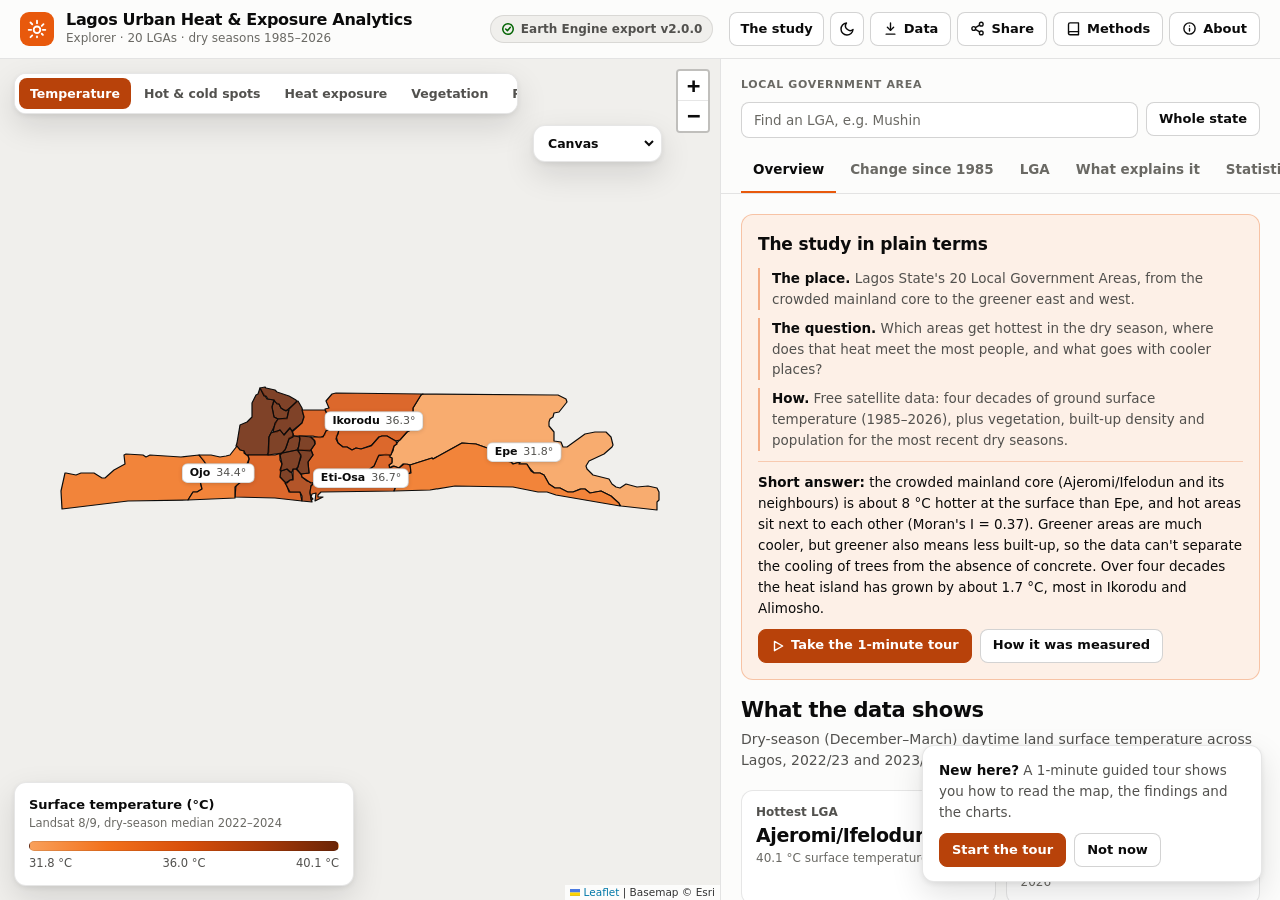
==== commit 2fcd204f: "Link the explorer back to the study and correct the trend wording The trend test is corrected across" ====
--- a/docs/explore.html
+++ b/docs/explore.html
@@ -976,7 +976,7 @@
             </div>
             <div class="brand-text">
                 <h1 class="brand-title">Lagos Urban Heat &amp; Exposure Analytics</h1>
-                <p class="brand-sub">Interactive Explorer · Contemporary Exposure (2022/23–2023/24) & Historical Heat Island (1985–2026)</p>
+                <p class="brand-sub">Explorer · 20 LGAs · dry seasons 1985–2026</p>
             </div>
         </div>
 
@@ -986,6 +986,7 @@
         </span>
 
         <div class="appbar-actions">
+            <a class="btn" href="./" style="white-space:nowrap;width:auto;padding:0 10px">The study</a>
             <button type="button" class="btn btn-icon" id="btn-theme" aria-label="Switch theme" title="Switch theme"></button>
             <details class="menu" id="download-menu">
                 <summary class="btn" aria-label="Download data">
@@ -1320,7 +1321,7 @@
         <h4>6. What explains the heat</h4>
         <p>Ordinary least squares regressions of surface temperature on NDVI, on NDBI, and on both, with classical 95% confidence intervals, a leave-one-out check and Moran's I of the residuals. NDVI and NDBI are almost perfectly inversely related across the 20 LGAs, so their separate effects cannot be told apart reliably.</p>
         <h4>7. Four decades of change</h4>
-        <p>Every Landsat 4, 5, 7, 8 and 9 scene of every dry season from 1985 to 2026 (from 2014, Landsat 8 and 9 only). Frames of the same orbit on the same day are joined into one pass. In each pass, each LGA's <strong>surface urban heat island</strong> is its mean land temperature minus the mean of a fixed rural reference: land within 20 km of Lagos State that the EU Global Human Settlement Layer shows as essentially unbuilt in 2020. Because city and countryside are measured in the same pass, the day's weather, haze and sensor largely cancel. Passes where more than 5% of Lagos land reads over 3 °C colder than the countryside are rejected as cloud or fog the cloud mask missed; a pass must also see at least a quarter of the countryside it covers, and an LGA counts in a pass only if half of its land is clear. Each period's value is the median across passes, with a bootstrap 95% interval; trends are Theil–Sen slopes across dry seasons with a Mann–Kendall test, corrected for 20 tests. Built-up change comes from GHSL (1985 to 2020). Every pass considered is listed in <span class="mono">lagos_change_scenes.csv</span>.</p>
+        <p>Every Landsat 4, 5, 7, 8 and 9 scene of every dry season from 1985 to 2026 (from 2014, Landsat 8 and 9 only). Frames of the same orbit on the same day are joined into one pass. In each pass, each LGA's <strong>surface urban heat island</strong> is its mean land temperature minus the mean of a fixed rural reference: land within 20 km of Lagos State that the EU Global Human Settlement Layer shows as essentially unbuilt in 2020. Because city and countryside are measured in the same pass, the day's weather, haze and sensor largely cancel. Passes where more than 5% of Lagos land reads over 3 °C colder than the countryside are rejected as cloud or fog the cloud mask missed; a pass must also keep at least 3,000 clear reference pixels (about 100 km²), and an LGA counts in a pass only if half of its land is clear. Each period's value is the median across passes, with a bootstrap 95% interval; trends are Theil–Sen slopes across dry seasons with a Mann–Kendall test, corrected for multiple testing across the LGAs with enough seasons to test. Built-up change comes from GHSL (1995 to 2020). Every pass considered is listed in <span class="mono">lagos_change_scenes.csv</span>.</p>
         <h4>8. Limitations</h4>
         <p>Twenty large areas give little statistical power and hide variation inside each LGA (the ecological fallacy and the modifiable areal unit problem); the heat-island maps show the detail inside them. Results are associations, not causes or forecasts. Only the dry season is covered. Population is WorldPop 2020 and boundaries date from 2015. For the change analysis: the Landsat archive for West Africa has a gap from 1992 to 1999 and few clear scenes in the late 1980s, so the first period has wide intervals; Landsat 5 and 7 passed over earlier in the morning than Landsat 8 and 9; Landsat 7 has striping after May 2003; the rural reference itself may have changed (farming, forest loss), which would make the heat island look smaller, not larger; and GHSL 2020 stands in for the latest period's built-up area.</p>
     </div>
@@ -1769,10 +1770,10 @@
         const s = f.stats;
         switch (f.id) {
             case 'state': return [`Averaged over Lagos State, land was ${fmtSigned(s.first, 1)} °C relative to the countryside in ${niceLabel(s.from)} and ${fmtSigned(s.last, 1)} °C in ${niceLabel(s.to)}: a change of ${fmtSigned(s.delta, 1)} °C (95% interval ${fmtSigned(s.ci95[0], 1)} to ${fmtSigned(s.ci95[1], 1)} °C).`, `Δ = ${fmtSigned(s.delta, 2)} °C · 95% interval ${fmtSigned(s.ci95[0], 2)} to ${fmtSigned(s.ci95[1], 2)}`];
-            case 'lgas': return [`The largest increases were on the edges of the city: ${s.top5.slice(0, 4).join(', ')}. Of the ${s.n_testable} LGAs with enough clear mornings to test, ${s.n_warmed} warmed by more than chance allows, and ${s.n_trend_fdr === 1 ? 'one shows' : `${s.n_trend_fdr} show`} a steady upward trend across all dry seasons after correcting for 20 tests. The dense core was already hot in the 1980s and 1990s.`, `warmed: ${s.n_warmed}/${s.n_testable} testable · significant trend (FDR): ${s.n_trend_fdr}`];
+            case 'lgas': return [`The largest increases were on the edges of the city: ${s.top5.slice(0, 4).join(', ')}. Of the ${s.n_testable} LGAs with enough clear mornings to test, ${s.n_warmed} warmed by more than chance allows, and ${s.n_trend_fdr === 1 ? 'one shows' : `${s.n_trend_fdr} show`} a steady upward trend across all dry seasons after correcting for multiple testing. The dense core was already hot in the 1980s and 1990s.`, `warmed: ${s.n_warmed}/${s.n_testable} testable · significant trend (FDR): ${s.n_trend_fdr}`];
             case 'hot_area': return [`The share of Lagos land more than ${s.threshold_c} °C hotter than the countryside went from ${pct(s.share_first)} to ${pct(s.share_last)}, as the city spread east along Lekki and north towards Ikorodu.`, `pixels above +${s.threshold_c} °C: ${pct(s.share_first)} → ${pct(s.share_last)}`];
             case 'urbanisation': return [s.ci95[0] > 0
-                ? `LGAs whose built-up share grew most also gained the most heat: about ${fmtSigned(s.slope_c_per_10pp, 1)} °C for every 10 percentage points of land newly built up (95% interval ${fmtSigned(s.ci95[0], 1)} to ${fmtSigned(s.ci95[1], 1)} °C). Unlike the snapshot comparison, this follows the same places through time.`
+                ? `LGAs whose built-up share grew most also gained the most heat: about ${fmtSigned(s.slope_c_per_10pp, 1)} °C for every 10 percentage points of land newly built up (95% interval ${fmtSigned(s.ci95[0], 1)} to ${fmtSigned(s.ci95[1], 1)} °C). Unlike the snapshot comparison, this follows the same places through time.${s.without_most_built ? ` The link rests on ${s.without_most_built.dropped.join(', ')}, the LGAs that urbanised most; without them it disappears (${fmtSigned(s.without_most_built.slope_c_per_10pp, 1)} °C per 10 points, 95% interval ${fmtSigned(s.without_most_built.ci95[0], 1)} to ${fmtSigned(s.without_most_built.ci95[1], 1)} °C).` : ''}`
                 : `The link between new building and new heat is not clear enough across 20 LGAs (about ${fmtSigned(s.slope_c_per_10pp, 1)} °C per 10 percentage points built up, 95% interval ${fmtSigned(s.ci95[0], 1)} to ${fmtSigned(s.ci95[1], 1)} °C).`,
                 `slope ${fmtSigned(s.slope_c_per_10pp, 2)} °C / 10 pp · R² = ${fmt(s.r2, 2)} · Spearman ρ = ${fmt(s.spearman_rho, 2)}`];
             default: return ['', ''];
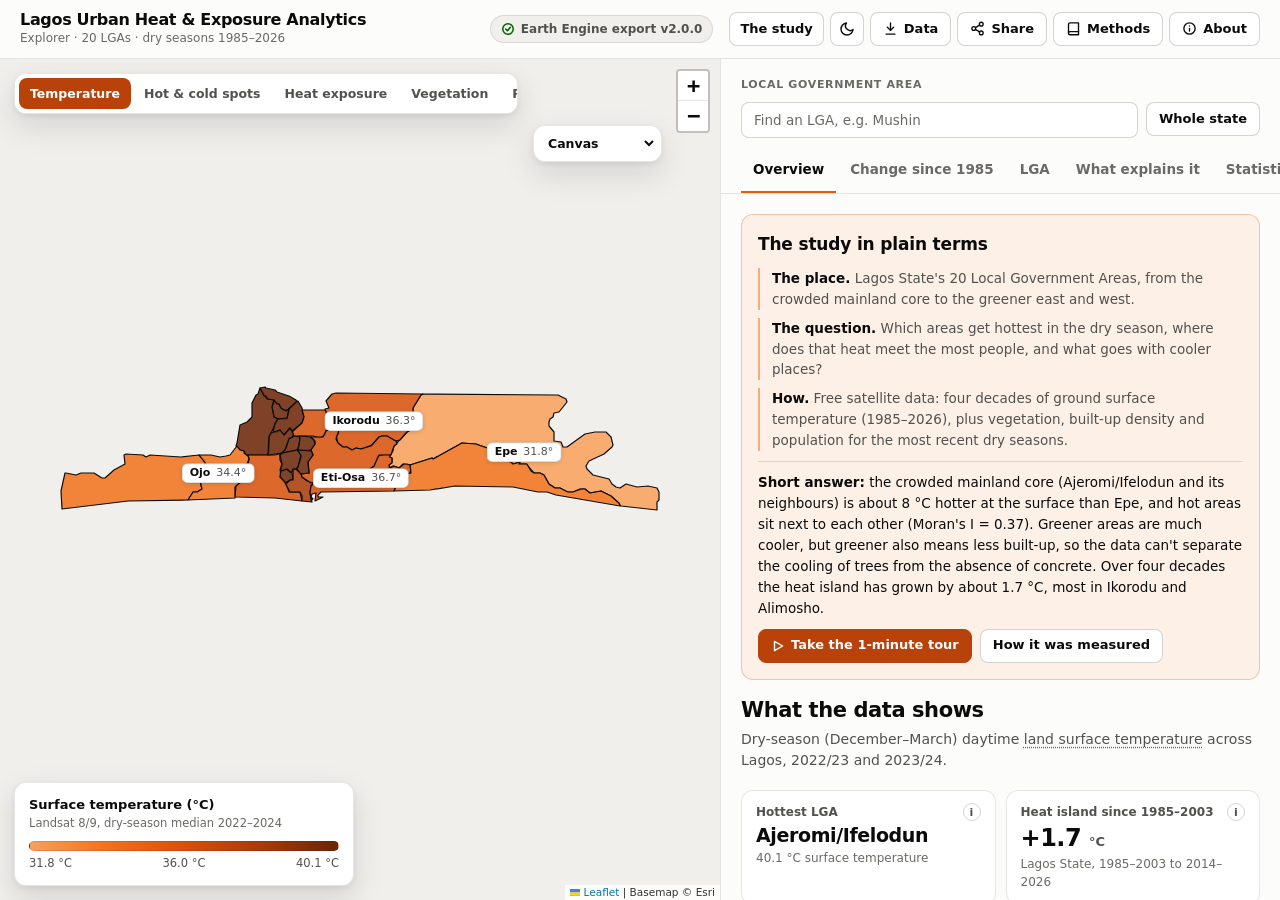
==== commit 3694894b: "Correct explorer claims and drop the tour pop-up and logo icon - The countryside reference did not w" ====
--- a/docs/explore.html
+++ b/docs/explore.html
@@ -971,9 +971,6 @@
 <div class="app">
     <header class="appbar">
         <div class="brand">
-            <div class="brand-mark" aria-hidden="true">
-                <svg width="20" height="20" viewBox="0 0 24 24" fill="none" stroke="#ffffff" stroke-width="2.2" stroke-linecap="round" stroke-linejoin="round"><path d="M12 9a4 4 0 1 0 0 8 4 4 0 0 0 0-8z"/><path d="M12 2v3M12 21v1M4.2 4.2l2.1 2.1M17.7 17.7l1.4 1.4M2 13h3M19 13h3M4.2 21.8l2.1-2.1M17.7 8.3l2.1-2.1"/></svg>
-            </div>
             <div class="brand-text">
                 <h1 class="brand-title">Lagos Urban Heat &amp; Exposure Analytics</h1>
                 <p class="brand-sub">Explorer · 20 LGAs · dry seasons 1985–2026</p>
@@ -1311,7 +1308,7 @@
         <h4>1. Areas</h4>
         <p>The 20 Local Government Areas of Lagos State from FAO GAUL 2015 (level 2). The simplified boundaries contain stray line fragments; these are removed when the export is installed, so contiguity-based statistics work. Each LGA's land area excludes open water (Sentinel-2 <span class="mono">MNDWI &gt; 0</span>), and population density is people per km² of land.</p>
         <h4>2. Surface temperature</h4>
-        <p>Landsat 8 and 9 Collection 2 Level-2 surface temperature (<span class="mono">ST_B10 × 0.00341802 + 149 K</span>), cloud, shadow and dilated-cloud masked, over land only, as the median of all dry-season scenes (December–March of 2022/23 and 2023/24). This is the temperature of the ground and roofs at the morning overpass (about 10:30), not the air temperature people feel. MODIS Terra 8-day daytime LST (1 km) over the same period is an independent cross-check.</p>
+        <p>Landsat 8 and 9 Collection 2 Level-2 surface temperature (<span class="mono">ST_B10 × 0.00341802 + 149 K</span>), cloud, shadow and dilated-cloud masked, over land only, as the median of all dry-season scenes (December–March of 2022/23 and 2023/24). This is the temperature of the ground and roofs at the mid-morning overpass, not the air temperature people feel. MODIS Terra 8-day daytime LST (1 km) over the same period is an independent cross-check.</p>
         <h4>3. Vegetation, built-up density and terrain</h4>
         <p>Sentinel-2 surface reflectance, cloud-masked by the Scene Classification Layer, as the dry-season median: <span class="mono">NDVI = (B8 − B4)/(B8 + B4)</span> and <span class="mono">NDBI = (B11 − B8)/(B11 + B8)</span>, over land only. Elevation and slope from the Copernicus GLO-30 DEM.</p>
         <h4>4. Hot spots and clustering</h4>
@@ -1323,7 +1320,7 @@
         <h4>7. Four decades of change</h4>
         <p>Every Landsat 4, 5, 7, 8 and 9 scene of every dry season from 1985 to 2026 (from 2014, Landsat 8 and 9 only). Frames of the same orbit on the same day are joined into one pass. In each pass, each LGA's <strong>surface urban heat island</strong> is its mean land temperature minus the mean of a fixed rural reference: land within 20 km of Lagos State that the EU Global Human Settlement Layer shows as essentially unbuilt in 2020. Because city and countryside are measured in the same pass, the day's weather, haze and sensor largely cancel. Passes where more than 5% of Lagos land reads over 3 °C colder than the countryside are rejected as cloud or fog the cloud mask missed; a pass must also keep at least 3,000 clear reference pixels (about 100 km²), and an LGA counts in a pass only if half of its land is clear. Each period's value is the median across passes, with a bootstrap 95% interval; trends are Theil–Sen slopes across dry seasons with a Mann–Kendall test, corrected for multiple testing across the LGAs with enough seasons to test. Built-up change comes from GHSL (1995 to 2020). Every pass considered is listed in <span class="mono">lagos_change_scenes.csv</span>.</p>
         <h4>8. Limitations</h4>
-        <p>Twenty large areas give little statistical power and hide variation inside each LGA (the ecological fallacy and the modifiable areal unit problem); the heat-island maps show the detail inside them. Results are associations, not causes or forecasts. Only the dry season is covered. Population is WorldPop 2020 and boundaries date from 2015. For the change analysis: the Landsat archive for West Africa has a gap from 1992 to 1999 and few clear scenes in the late 1980s, so the first period has wide intervals; Landsat 5 and 7 passed over earlier in the morning than Landsat 8 and 9; Landsat 7 has striping after May 2003; the rural reference itself may have changed (farming, forest loss), which would make the heat island look smaller, not larger; and GHSL 2020 stands in for the latest period's built-up area.</p>
+        <p>Twenty large areas give little statistical power and hide variation inside each LGA (the ecological fallacy and the modifiable areal unit problem); the heat-island maps show the detail inside them. Results are associations, not causes or forecasts. Only the dry season is covered. Population is WorldPop 2020 and boundaries date from 2015. For the change analysis: the Landsat archive for West Africa has a gap in dry seasons from 1992 to 1998 and few clear scenes in the late 1980s, so the first period has wide intervals; Landsat 5 and 7 passed over earlier in the morning than Landsat 8 and 9; Landsat 7 has striping after May 2003; the rural reference itself may have changed (farming, forest loss), which would make the heat island look smaller, not larger; and GHSL 2020 stands in for the latest period's built-up area.</p>
     </div>
 </dialog>
 
@@ -1403,6 +1400,7 @@
     const fmt = (v, d = 1, s = '') => isNum(v) ? `${Number(v).toFixed(d)}${s}` : '—';
     const fmtInt = (v, s = '') => isNum(v) ? `${Math.round(v).toLocaleString('en-GB')}${s}` : '—';
     const fmtSigned = (v, d = 1, s = '') => isNum(v) ? `${v >= 0 ? '+' : '−'}${Math.abs(v).toFixed(d)}${s}` : '—';
+    const pEq = v => { const t = fmtP(v); return t.startsWith('<') ? `p ${t}` : `p = ${t}`; };
     const fmtP = v => !isNum(v) ? '—' : (v < 0.000001 ? '< 1e-6' : v < 0.0001 ? Number(v).toExponential(1) : Number(v).toFixed(4));
     const ordinal = n => `${n}${(n % 100 >= 11 && n % 100 <= 13) ? 'th' : ({ 1: 'st', 2: 'nd', 3: 'rd' }[n % 10] || 'th')}`;
 
@@ -1724,11 +1722,11 @@
     function findingText(f) {
         const s = f.stats;
         switch (f.id) {
-            case 'clustering': return [`Neighbouring LGAs have similar surface temperatures (Moran's I = ${fmt(s.I, 2)}, permutation p = ${fmtP(s.p_perm)}). Heat forms a broad pattern across the mainland core rather than being scattered.`, `I = ${fmt(s.I, 2)} · p = ${fmtP(s.p_perm)} · ${s.k} nearest neighbours`];
+            case 'clustering': return [`Neighbouring LGAs have similar surface temperatures (Moran's I = ${fmt(s.I, 2)}, permutation ${pEq(s.p_perm)}). Heat forms a broad pattern across the mainland core rather than being scattered.`, `I = ${fmt(s.I, 2)} · ${pEq(s.p_perm)} · ${s.k} nearest neighbours`];
             case 'hotspots': return [s.n_hot + s.n_cold ? `${s.n_hot} hot and ${s.n_cold} cold spot(s) survive false-discovery-rate correction.` : 'With only 20 large LGAs, no single LGA is a statistically significant hot or cold spot after correcting for multiple tests. The clustering above is a broad pattern, not isolated hot spots.', `FDR-significant hot: ${s.n_hot} · cold: ${s.n_cold}`];
-            case 'vegetation': return [`Across LGAs, every +0.1 of NDVI goes with surfaces about ${fmt(Math.abs(s.beta) / 10, 1)} °C cooler (95% CI ${fmt(Math.abs(s.ci95[1]) / 10, 1)}–${fmt(Math.abs(s.ci95[0]) / 10, 1)} °C), and vegetation alone accounts for ${fmt(s.r2 * 100, 0)}% of the differences in temperature.`, `β = ${fmt(s.beta, 1)} °C per NDVI · R² = ${fmt(s.r2, 2)} · p = ${fmtP(s.p_value)}`];
-            case 'builtup': return [`Greener LGAs are also far less built-up, so the two can't be told apart (VIF = ${fmt(s.vif, 1)}). Allowing for built-up density, the vegetation effect shrinks to about ${fmt(Math.abs(s.beta_ndvi) / 10, 1)} °C per +0.1 NDVI and its 95% interval includes zero. More trees, less concrete, or both: the data cannot say which.`, `β NDVI = ${fmt(s.beta_ndvi, 1)} (CI ${fmt(s.ci95_ndvi[0], 1)} to ${fmt(s.ci95_ndvi[1], 1)}, p = ${fmtP(s.p_ndvi)}) · β NDBI = ${fmt(s.beta_ndbi, 1)} (p = ${fmtP(s.p_ndbi)})`];
-            case 'sensors': return [`MODIS, a separate satellite at 1 km resolution, ranks the LGAs almost identically (ρ = ${fmt(s.rho, 2)}). It reads about ${fmt(s.mean_difference_c, 1)} °C cooler, as expected from its coarser pixels and different sensor.`, `Spearman ρ = ${fmt(s.rho, 2)} · mean difference ${fmt(s.mean_difference_c, 1)} °C`];
+            case 'vegetation': return [`Across LGAs, every +0.1 of NDVI goes with surfaces about ${fmt(Math.abs(s.beta) / 10, 1)} °C cooler (95% CI ${fmt(Math.abs(s.ci95[1]) / 10, 1)}–${fmt(Math.abs(s.ci95[0]) / 10, 1)} °C), and vegetation alone accounts for ${fmt(s.r2 * 100, 0)}% of the differences in temperature.`, `β = ${fmt(s.beta, 1)} °C per NDVI · R² = ${fmt(s.r2, 2)} · ${pEq(s.p_value)}`];
+            case 'builtup': return [`Greener LGAs are also far less built-up, so the two can't be told apart (VIF = ${fmt(s.vif, 1)}). Allowing for built-up density, the vegetation effect shrinks to about ${fmt(Math.abs(s.beta_ndvi) / 10, 1)} °C per +0.1 NDVI and its 95% interval includes zero. More trees, less concrete, or both: the data cannot say which.`, `β NDVI = ${fmt(s.beta_ndvi, 1)} (CI ${fmt(s.ci95_ndvi[0], 1)} to ${fmt(s.ci95_ndvi[1], 1)}, ${pEq(s.p_ndvi)}) · β NDBI = ${fmt(s.beta_ndbi, 1)} (${pEq(s.p_ndbi)})`];
+            case 'sensors': return [`MODIS, a separate satellite at 1 km resolution, ranks the LGAs almost identically (ρ = ${fmt(s.rho, 2)}). It reads about ${fmt(s.mean_difference_c, 1)} °C cooler.`, `Spearman ρ = ${fmt(s.rho, 2)} · mean difference ${fmt(s.mean_difference_c, 1)} °C`];
             case 'exposure': return [`Heat meets the most people in ${s.top5.slice(0, 3).join(', ')}, then ${s.top5.slice(3).join(' and ')}: dense mainland LGAs that are also among the hottest.`, `Rank-based index agrees: ρ = ${fmt(s.rank_agreement, 2)}`];
             default: return ['', ''];
         }
@@ -1769,7 +1767,7 @@
     function changeFindingText(f) {
         const s = f.stats;
         switch (f.id) {
-            case 'state': return [`Averaged over Lagos State, land was ${fmtSigned(s.first, 1)} °C relative to the countryside in ${niceLabel(s.from)} and ${fmtSigned(s.last, 1)} °C in ${niceLabel(s.to)}: a change of ${fmtSigned(s.delta, 1)} °C (95% interval ${fmtSigned(s.ci95[0], 1)} to ${fmtSigned(s.ci95[1], 1)} °C).`, `Δ = ${fmtSigned(s.delta, 2)} °C · 95% interval ${fmtSigned(s.ci95[0], 2)} to ${fmtSigned(s.ci95[1], 2)}`];
+            case 'state': return [`Averaged over the ${s.lgas} LGAs seen clearly in every period, land was ${fmtSigned(s.first, 1)} °C relative to the countryside in ${niceLabel(s.from)} and ${fmtSigned(s.last, 1)} °C in ${niceLabel(s.to)}: a change of ${fmtSigned(s.delta, 1)} °C (95% interval ${fmtSigned(s.ci95[0], 1)} to ${fmtSigned(s.ci95[1], 1)} °C).`, `Δ = ${fmtSigned(s.delta, 2)} °C · 95% interval ${fmtSigned(s.ci95[0], 2)} to ${fmtSigned(s.ci95[1], 2)}`];
             case 'lgas': return [`The largest increases were on the edges of the city: ${s.top5.slice(0, 4).join(', ')}. Of the ${s.n_testable} LGAs with enough clear mornings to test, ${s.n_warmed} warmed by more than chance allows, and ${s.n_trend_fdr === 1 ? 'one shows' : `${s.n_trend_fdr} show`} a steady upward trend across all dry seasons after correcting for multiple testing. The dense core was already hot in the 1980s and 1990s.`, `warmed: ${s.n_warmed}/${s.n_testable} testable · significant trend (FDR): ${s.n_trend_fdr}`];
             case 'hot_area': return [`The share of Lagos land more than ${s.threshold_c} °C hotter than the countryside went from ${pct(s.share_first)} to ${pct(s.share_last)}, as the city spread east along Lekki and north towards Ikorodu.`, `pixels above +${s.threshold_c} °C: ${pct(s.share_first)} → ${pct(s.share_last)}`];
             case 'urbanisation': return [s.ci95[0] > 0
@@ -1807,7 +1805,7 @@
         const u = c.urbanisation;
         $('urban-caption').textContent = `Each dot is an LGA: the change in its built-up share (GHSL ${u.ghsl_years[0]} to ${u.ghsl_years[1]}) against the change in its heat island (${niceLabel(first)} to ${niceLabel(now)}). Slope ${fmtSigned(u.slope_c_per_10pp, 1)} °C per 10 percentage points (95% interval ${fmtSigned(u.ci95[0], 1)} to ${fmtSigned(u.ci95[1], 1)}), R² = ${fmt(u.r2, 2)}. "ns" in the strip marks changes whose interval includes zero.`;
         const ref = periods().map(p => `${niceLabel(p.label)} ${fmt(p.ref_lst_median, 1)} °C`).join(', ');
-        $('state-caption').textContent = `The countryside itself also read warmer over time (median reference temperature ${ref}), which is why raw temperatures would overstate the city's own change. The first period rests on few passes, hence its wide bar.`;
+        $('state-caption').textContent = `The countryside's own temperature changed from period to period (median ${ref}), which is why the heat island is measured against it on the same morning rather than from raw temperatures. The first period rests on few passes, hence its wide bar.`;
         $('change-note').innerHTML = `<strong>How to read this.</strong> The heat island is measured at the morning satellite overpass in the dry season; it is a surface measure, not air temperature. Earlier satellites passed over a little earlier in the morning, when the heat island is weaker, so part of the change may come from the sensors. See <a href="#" data-open="methods-dialog">Methods</a>.`;
     }
     function buildChangeCharts() {
@@ -1957,7 +1955,7 @@
             }
         });
         const both = reg.lst_on_ndvi_ndbi.coefficients;
-        $('coef-caption').textContent = `Alone, each index looks powerful. Together, vegetation's interval (${fmtSigned(both.ndvi.ci95[0] / 10, 1)} to ${fmtSigned(both.ndvi.ci95[1] / 10, 1)} °C) crosses zero, because NDVI and NDBI move almost perfectly together (r = ${fmt(reg.collinearity.r_ndvi_ndbi, 2)}). Built-up density keeps a clear effect.`;
+        $('coef-caption').textContent = `Alone, each index seems to explain the heat. Together, vegetation's interval (${fmtSigned(both.ndvi.ci95[0] / 10, 1)} to ${fmtSigned(both.ndvi.ci95[1] / 10, 1)} °C) crosses zero, because NDVI and NDBI move almost perfectly together (r = ${fmt(reg.collinearity.r_ndvi_ndbi, 2)}). Built-up density keeps a clear effect.`;
         $('explain-lede').textContent = `Each dot is an LGA. Greener LGAs are cooler and built-up LGAs are hotter, but across Lagos the two are close to mirror images, so this panel shows how much of each survives when both are considered together. These are associations, not predictions of what planting trees would do.`;
         const sens = s.sensor_agreement;
         $('sensor-caption').textContent = `The dashed line is perfect agreement. MODIS reads ${fmt(sens.mean_difference_c, 1)} °C cooler on average but orders the LGAs almost the same way (ρ = ${fmt(sens.spearman_rho, 2)}), which supports the Landsat pattern.`;
@@ -1988,7 +1986,7 @@
         const rrow = (model, term, label, m) => { const c = m.coefficients[term]; return `<tr><td>${model}</td><td><strong>${label}</strong></td><td>${fmtSigned(c.beta / 10, 2, ' °C')}</td><td>${fmtSigned(c.ci95[0] / 10, 2)} to ${fmtSigned(c.ci95[1] / 10, 2)}</td><td class="mono">${fmtP(c.p_value)}</td><td>${fmt(m.r2, 2)}</td></tr>`; };
         $('reg-tbody').innerHTML = [rrow('Vegetation only', 'ndvi', 'NDVI', reg.lst_on_ndvi), rrow('Built-up only', 'ndbi', 'NDBI', reg.lst_on_ndbi), rrow('Both', 'ndvi', 'NDVI', reg.lst_on_ndvi_ndbi), rrow('Both', 'ndbi', 'NDBI', reg.lst_on_ndvi_ndbi)].join('');
         const rm = reg.lst_on_ndvi_ndbi.residual_moran;
-        $('reg-note').innerHTML = `<strong>Collinearity:</strong> NDVI and NDBI correlate at r = ${fmt(reg.collinearity.r_ndvi_ndbi, 2)} (VIF = ${fmt(reg.collinearity.vif, 1)}), so their separate effects are poorly identified. Leaving out any one LGA moves the combined-model NDVI effect between ${fmt(reg.leave_one_out_ndvi_beta.min / 10, 2)} and ${fmt(reg.leave_one_out_ndvi_beta.max / 10, 2)} °C per +0.1. Residual Moran's I = ${fmt(rm.I, 2)} (p = ${fmtP(rm.p_perm)}).`;
+        $('reg-note').innerHTML = `<strong>Collinearity:</strong> NDVI and NDBI correlate at r = ${fmt(reg.collinearity.r_ndvi_ndbi, 2)} (VIF = ${fmt(reg.collinearity.vif, 1)}), so their separate effects are poorly identified. Leaving out any one LGA moves the combined-model NDVI effect between ${fmt(reg.leave_one_out_ndvi_beta.min / 10, 2)} and ${fmt(reg.leave_one_out_ndvi_beta.max / 10, 2)} °C per +0.1. Residual Moran's I = ${fmt(rm.I, 2)} (${pEq(rm.p_perm)}).`;
         const sens = s.sensor_agreement, hei = s.heat_exposure, prov = s.provenance;
         $('check-tbody').innerHTML = [
             ['Landsat vs MODIS (Spearman ρ)', `${fmt(sens.spearman_rho, 3)} (p ${fmtP(sens.spearman_p)}), Pearson r = ${fmt(sens.pearson_r, 3)}`],
@@ -2244,7 +2242,6 @@
             const i = f.indexOf(document.activeElement); e.preventDefault(); f[(i + (e.shiftKey ? -1 : 1) + f.length) % f.length].focus();
         }
     });
-    function offerTour() { let seen = false; try { seen = localStorage.getItem('lagos_tour_seen') === '1'; } catch (e) {} if (!seen) setTimeout(() => { if ($('tour').hidden) $('tour-toast').hidden = false; }, 1200); }
 
     // ================= Provenance =================
     function renderProvenance() {
@@ -2309,7 +2306,7 @@
         setTab(STATE.tab);
         selectLga(STATE.lga, { fly: false });
         requestAnimationFrame(() => { if (STATE.lga === 'ALL') fitAll(false); else selectLga(STATE.lga); });
-        offerTour();
+        
     }).catch(err => fail('Data could not be loaded', `Failed to load files from docs/data/ (${err.message}).`));
 })();
 </script>
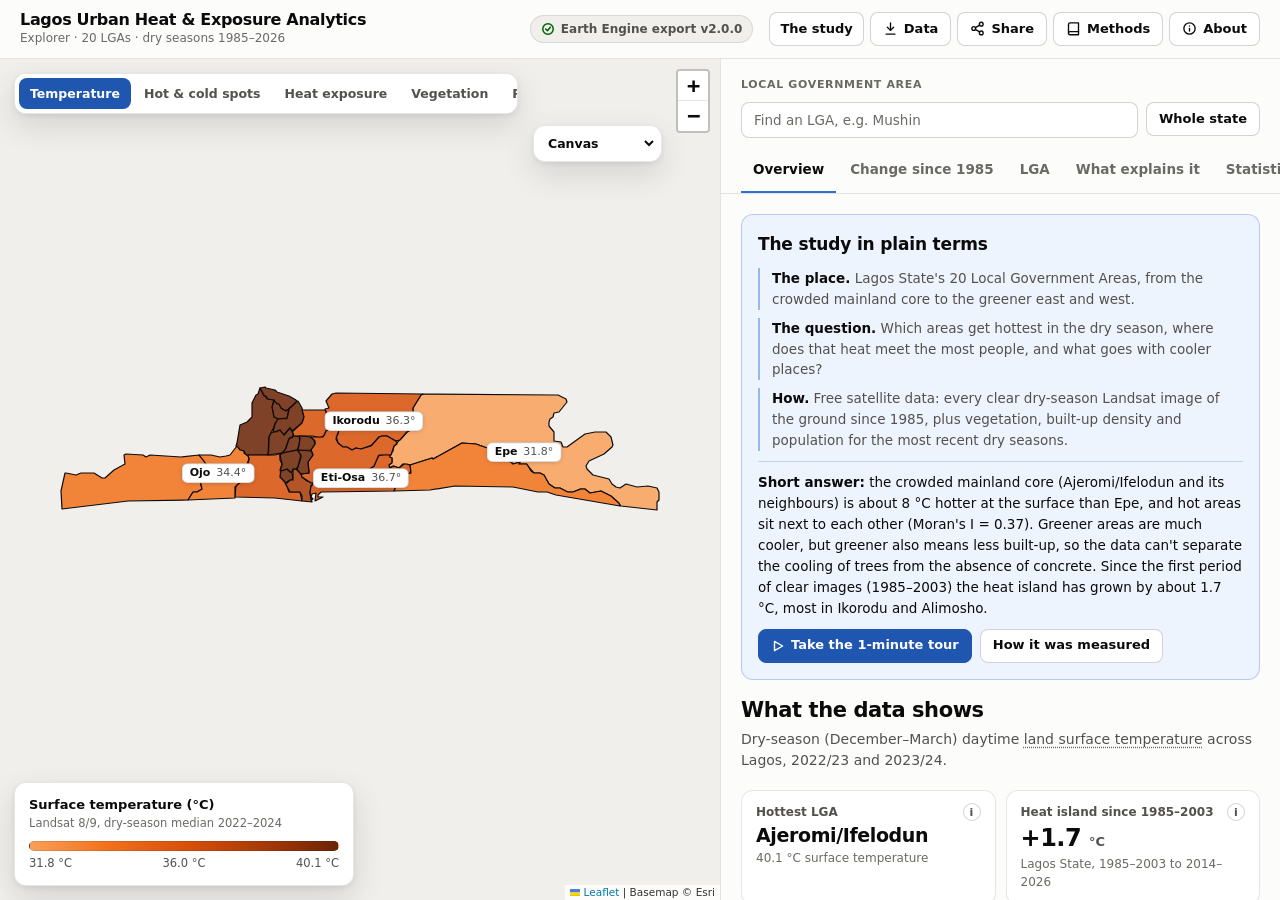
==== commit ddcc9a24: "Remove dark mode from the explorer and make its interface blue Data colours are unchanged. Wording n" ====
--- a/docs/explore.html
+++ b/docs/explore.html
@@ -30,10 +30,10 @@
             --baseline: #c3c2b7;
             --border: rgba(11, 11, 11, 0.10);
             --border-strong: rgba(11, 11, 11, 0.18);
-            --accent: #e8590c;
-            --accent-ink: #9a3412;
-            --accent-soft: #fdf0e7;
-            --accent-strong: #b8420a; /* filled controls: white text >= 4.5:1 */
+            --accent: #2f6fd6;
+            --accent-ink: #1f56b0;
+            --accent-soft: #eef4fd;
+            --accent-strong: #1f56b0; /* filled controls: white text >= 4.5:1 */
             --series: #c2410c;
             --good: #0ca30c;
             --good-ink: #006300;
@@ -51,62 +51,6 @@
             --blue-1: #86b6ef; --blue-2: #5598e7; --blue-3: #2a78d6; --blue-4: #1c5cab; --blue-5: #104281;
             --div-1: #1c5cab; --div-2: #86b6ef; --div-3: #e1e0d9; --div-4: #ef8f74; --div-5: #b2182b;
             --unreliable: #c9c8c1;
-        }
-
-        @media (prefers-color-scheme: dark) {
-            :root:where(:not([data-theme="light"])) {
-                color-scheme: dark;
-                --page: #0d0d0d;
-                --surface: #1a1a19;
-                --surface-2: #232322;
-                --surface-raised: #222221;
-                --ink: #f0efec;
-                --ink-2: #c3c2b7;
-                --ink-3: #9a998f;
-                --grid: #2c2c2a;
-                --baseline: #383835;
-                --border: rgba(255, 255, 255, 0.10);
-                --border-strong: rgba(255, 255, 255, 0.18);
-                --accent: #f97316;
-                --accent-ink: #fdba74;
-                --accent-soft: rgba(249, 115, 22, 0.14);
-                --series: #fb923c;
-                --good-ink: #0ca30c;
-                --warning-ink: #fab219;
-                --shadow-float: 0 2px 6px rgba(0, 0, 0, 0.5), 0 12px 32px rgba(0, 0, 0, 0.5);
-                --unreliable: #4a4a46;
-                --heat-1: #9a3412; --heat-2: #c2410c; --heat-3: #ea580c; --heat-4: #fb923c; --heat-5: #fed7aa;
-                --green-1: #166534; --green-2: #15803d; --green-3: #22a04a; --green-4: #6cc070; --green-5: #bbe5bd;
-                --blue-1: #1c5cab; --blue-2: #2a78d6; --blue-3: #5598e7; --blue-4: #86b6ef; --blue-5: #b7d3f6;
-                --div-1: #86b6ef; --div-2: #1c5cab; --div-3: #383835; --div-4: #a51d2d; --div-5: #f08c78;
-            }
-        }
-
-        :root[data-theme="dark"] {
-            color-scheme: dark;
-            --page: #0d0d0d;
-            --surface: #1a1a19;
-            --surface-2: #232322;
-            --surface-raised: #222221;
-            --ink: #f0efec;
-            --ink-2: #c3c2b7;
-            --ink-3: #9a998f;
-            --grid: #2c2c2a;
-            --baseline: #383835;
-            --border: rgba(255, 255, 255, 0.10);
-            --border-strong: rgba(255, 255, 255, 0.18);
-            --accent: #f97316;
-            --accent-ink: #fdba74;
-            --accent-soft: rgba(249, 115, 22, 0.14);
-            --series: #fb923c;
-            --good-ink: #0ca30c;
-            --warning-ink: #fab219;
-            --shadow-float: 0 2px 6px rgba(0, 0, 0, 0.5), 0 12px 32px rgba(0, 0, 0, 0.5);
-            --unreliable: #4a4a46;
-            --heat-1: #9a3412; --heat-2: #c2410c; --heat-3: #ea580c; --heat-4: #fb923c; --heat-5: #fed7aa;
-            --green-1: #166534; --green-2: #15803d; --green-3: #22a04a; --green-4: #6cc070; --green-5: #bbe5bd;
-            --blue-1: #1c5cab; --blue-2: #2a78d6; --blue-3: #5598e7; --blue-4: #86b6ef; --blue-5: #b7d3f6;
-            --div-1: #86b6ef; --div-2: #1c5cab; --div-3: #383835; --div-4: #a51d2d; --div-5: #f08c78;
         }
 
         /* ================= Base ================= */
@@ -984,7 +928,6 @@
 
         <div class="appbar-actions">
             <a class="btn" href="./" style="white-space:nowrap;width:auto;padding:0 10px">The study</a>
-            <button type="button" class="btn btn-icon" id="btn-theme" aria-label="Switch theme" title="Switch theme"></button>
             <details class="menu" id="download-menu">
                 <summary class="btn" aria-label="Download data">
                     <svg width="15" height="15" viewBox="0 0 24 24" fill="none" stroke="currentColor" stroke-width="2.2" stroke-linecap="round" stroke-linejoin="round" aria-hidden="true"><path d="M12 3v12"/><path d="m7 10 5 5 5-5"/><path d="M5 21h14"/></svg>
@@ -994,7 +937,7 @@
                     <a href="#" id="dl-csv">LGA table (CSV)<span>All 20 LGAs with every indicator and statistic</span></a>
                     <a href="data/lagos_uhi_processed.geojson" download>LGA boundaries and values (GeoJSON)<span>Cleaned Earth Engine export with statistics</span></a>
                     <a href="data/summary.json" download>Statistical summary (JSON)<span>Generated by scripts/analyze_uhi.py</span></a>
-                    <a href="data/change_summary.json" download>Four-decade change (JSON)<span>Generated by scripts/analyze_change.py</span></a>
+                    <a href="data/change_summary.json" download>Heat island over time (JSON)<span>Generated by scripts/analyze_change.py</span></a>
                     <a href="data/lagos_change_lga.csv" download>Heat island per LGA per pass (CSV)<span>Every Landsat pass used, 1985–2026</span></a>
                     <a href="data/lagos_change_scenes.csv" download>Pass quality log (CSV)<span>Every pass considered, kept or rejected, and why</span></a>
                     <div class="menu-sep" role="separator"></div>
@@ -1108,7 +1051,7 @@
                         <ul>
                             <li><strong>The place.</strong> Lagos State's 20 Local Government Areas, from the crowded mainland core to the greener east and west.</li>
                             <li><strong>The question.</strong> Which areas get hottest in the dry season, where does that heat meet the most people, and what goes with cooler places?</li>
-                            <li><strong>How.</strong> Free satellite data: four decades of ground surface temperature (1985–2026), plus vegetation, built-up density and population for the most recent dry seasons.</li>
+                            <li><strong>How.</strong> Free satellite data: every clear dry-season Landsat image of the ground since 1985, plus vegetation, built-up density and population for the most recent dry seasons.</li>
                         </ul>
                         <p class="intro-short" id="intro-short"><strong>Short answer:</strong> loading…</p>
                         <div class="intro-actions">
@@ -1135,7 +1078,7 @@
                 <!-- Change since 1985 -->
                 <div class="tab-panel" role="tabpanel" id="panel-change" aria-labelledby="tab-change" hidden>
                     <div>
-                        <h2 class="panel-title">Four decades of heat</h2>
+                        <h2 class="panel-title">Heat over time</h2>
                         <p class="lede" id="change-lede" style="margin-top: 6px;">—</p>
                     </div>
                     <div class="tiles" id="change-tiles"></div>
@@ -1317,7 +1260,7 @@
         <p>Min–max scaled surface temperature × min–max scaled log(1 + population density), from 0 (cool and sparse) to 1 (hottest and densest). A rank-based version is computed as a robustness check.</p>
         <h4>6. What explains the heat</h4>
         <p>Ordinary least squares regressions of surface temperature on NDVI, on NDBI, and on both, with classical 95% confidence intervals, a leave-one-out check and Moran's I of the residuals. NDVI and NDBI are almost perfectly inversely related across the 20 LGAs, so their separate effects cannot be told apart reliably.</p>
-        <h4>7. Four decades of change</h4>
+        <h4>7. Change over time</h4>
         <p>Every Landsat 4, 5, 7, 8 and 9 scene of every dry season from 1985 to 2026 (from 2014, Landsat 8 and 9 only). Frames of the same orbit on the same day are joined into one pass. In each pass, each LGA's <strong>surface urban heat island</strong> is its mean land temperature minus the mean of a fixed rural reference: land within 20 km of Lagos State that the EU Global Human Settlement Layer shows as essentially unbuilt in 2020. Because city and countryside are measured in the same pass, the day's weather, haze and sensor largely cancel. Passes where more than 5% of Lagos land reads over 3 °C colder than the countryside are rejected as cloud or fog the cloud mask missed; a pass must also keep at least 3,000 clear reference pixels (about 100 km²), and an LGA counts in a pass only if half of its land is clear. Each period's value is the median across passes, with a bootstrap 95% interval; trends are Theil–Sen slopes across dry seasons with a Mann–Kendall test, corrected for multiple testing across the LGAs with enough seasons to test. Built-up change comes from GHSL (1995 to 2020). Every pass considered is listed in <span class="mono">lagos_change_scenes.csv</span>.</p>
         <h4>8. Limitations</h4>
         <p>Twenty large areas give little statistical power and hide variation inside each LGA (the ecological fallacy and the modifiable areal unit problem); the heat-island maps show the detail inside them. Results are associations, not causes or forecasts. Only the dry season is covered. Population is WorldPop 2020 and boundaries date from 2015. For the change analysis: the Landsat archive for West Africa has a gap in dry seasons from 1992 to 1998 and few clear scenes in the late 1980s, so the first period has wide intervals; Landsat 5 and 7 passed over earlier in the morning than Landsat 8 and 9; Landsat 7 has striping after May 2003; the rural reference itself may have changed (farming, forest loss), which would make the heat island look smaller, not larger; and GHSL 2020 stands in for the latest period's built-up area.</p>
@@ -1339,7 +1282,7 @@
         <ol>
             <li><strong>Overview</strong> gives the plain-language summary, the headline numbers and the findings, each with a verdict.</li>
             <li><strong>Map</strong>: switch indicators at the top left; click an LGA, or search for it, to open it.</li>
-            <li><strong>Change since 1985</strong> shows how the heat island grew over four decades; the map's <strong>Heat island over time</strong> layer plays through the periods and can swipe between then and now.</li>
+            <li><strong>Change since 1985</strong> shows how the heat island changed between the three periods; the map's <strong>Heat island over time</strong> layer plays through the periods and can swipe between then and now.</li>
             <li><strong>What explains it</strong> compares vegetation and built-up density, and checks Landsat against MODIS.</li>
             <li><strong>Statistics</strong> is the full audit; <strong>Rankings</strong> orders the LGAs and compares two side by side.</li>
             <li><strong>Share</strong> copies a link to exactly this view or prints it; <strong>Data</strong> downloads everything, including a map image.</li>
@@ -1427,24 +1370,8 @@
     const props = () => STATE.features.map(f => f.properties);
 
     // ================= Theme =================
-    const currentTheme = () => document.documentElement.getAttribute('data-theme') || (matchMedia('(prefers-color-scheme: dark)').matches ? 'dark' : 'light');
-    function paintThemeButton() {
-        const dark = currentTheme() === 'dark';
-        $('btn-theme').setAttribute('aria-label', dark ? 'Switch to light theme' : 'Switch to dark theme');
-        $('btn-theme').innerHTML = dark
-            ? '<svg width="16" height="16" viewBox="0 0 24 24" fill="none" stroke="currentColor" stroke-width="2.2" stroke-linecap="round" aria-hidden="true"><circle cx="12" cy="12" r="4"/><path d="M12 2v2M12 20v2M4.9 4.9l1.4 1.4M17.7 17.7l1.4 1.4M2 12h2M20 12h2M4.9 19.1l1.4-1.4M17.7 6.3l1.4-1.4"/></svg>'
-            : '<svg width="16" height="16" viewBox="0 0 24 24" fill="none" stroke="currentColor" stroke-width="2.2" stroke-linecap="round" stroke-linejoin="round" aria-hidden="true"><path d="M21 12.8A9 9 0 1 1 11.2 3a7 7 0 0 0 9.8 9.8z"/></svg>';
-    }
-    function repaint() { paintThemeButton(); setBasemap($('basemap-select').value); styleMap(); buildCharts(); if (CH()) { renderChange(); buildChangeCharts(); } }
-    try { const t = localStorage.getItem('lagos_theme'); if (t) document.documentElement.setAttribute('data-theme', t); } catch (e) {}
-    paintThemeButton();
-    $('btn-theme').addEventListener('click', () => {
-        const next = currentTheme() === 'dark' ? 'light' : 'dark';
-        document.documentElement.setAttribute('data-theme', next);
-        try { localStorage.setItem('lagos_theme', next); } catch (e) {}
-        repaint();
-    });
-    matchMedia('(prefers-color-scheme: dark)').addEventListener('change', () => { if (!document.documentElement.getAttribute('data-theme')) repaint(); });
+    const currentTheme = () => 'light';   // single light design
+    function repaint() { setBasemap($('basemap-select').value); styleMap(); buildCharts(); if (CH()) { renderChange(); buildChangeCharts(); } }
 
     // ================= Map =================
     const map = L.map('map', { zoomControl: false, wheelPxPerZoomLevel: 90, zoomSnap: 0.25, zoomDelta: 0.5 });
@@ -1759,7 +1686,7 @@
     function changeSentence() {
         if (!CH()) return '';
         const sc = CH().state_change, top = (CH().key_findings.find(f => f.id === 'lgas') || { stats: { top5: [] } }).stats.top5;
-        return ` Over four decades the heat island has grown by about ${fmt(sc.delta, 1)} °C, most in ${top.slice(0, 2).join(' and ')}.`;
+        return ` Since the first period of clear images (1985–2003) the heat island has grown by about ${fmt(sc.delta, 1)} °C, most in ${top.slice(0, 2).join(' and ')}.`;
     }
 
     // ================= Change since 1985 =================
@@ -2176,7 +2103,7 @@
         { target: '.map-pane', tab: 'overview', title: 'The map', text: 'The 20 Local Government Areas of Lagos State. Drag to pan and scroll to zoom; names appear wherever there is room. Click any area to open it.' },
         { target: '.layer-switch', tab: 'overview', title: 'Choose what the map shows', text: 'Surface temperature, hot and cold spots, heat exposure, vegetation or population density. Darker colours mean higher values; on the hot-spot map red is hotter and blue cooler than neighbours.' },
         { target: '#legend', tab: 'overview', title: 'Read the legend', text: 'The colour scale and the data source for the current layer. On the hot-spot layer it also says whether any LGA is statistically significant.' },
-        { target: '#legend', tab: 'overview', layer: 'suhi', title: 'Travel through four decades', text: 'The heat-island layer shows, pixel by pixel, how much hotter the ground is than the countryside. Drag the slider or press play to watch 1985 to 2026, or tick Swipe to drag a line between then and now.' },
+        { target: '#legend', tab: 'overview', layer: 'suhi', title: 'Travel through the three periods', text: 'The heat-island layer shows, pixel by pixel, how much hotter the ground is than the countryside. Drag the slider or press play to watch 1985 to 2026, or tick Swipe to drag a line between then and now.' },
         { target: '#panel-change', tab: 'change', title: 'What changed since 1985', text: 'Headline numbers with honest intervals, a heat strip for every LGA, and a test of whether the places that were built up most also warmed most.' },
         { target: '.unit-picker', tab: 'overview', title: 'Find an LGA', text: 'Type a name, such as Mushin or Epe, to jump straight to it. "Whole state" goes back to all of Lagos.' },
         { target: '#intro', tab: 'overview', title: 'Start with the overview', text: 'The study in plain terms and the short answer. Below are the headline numbers and each finding with a verdict.' },
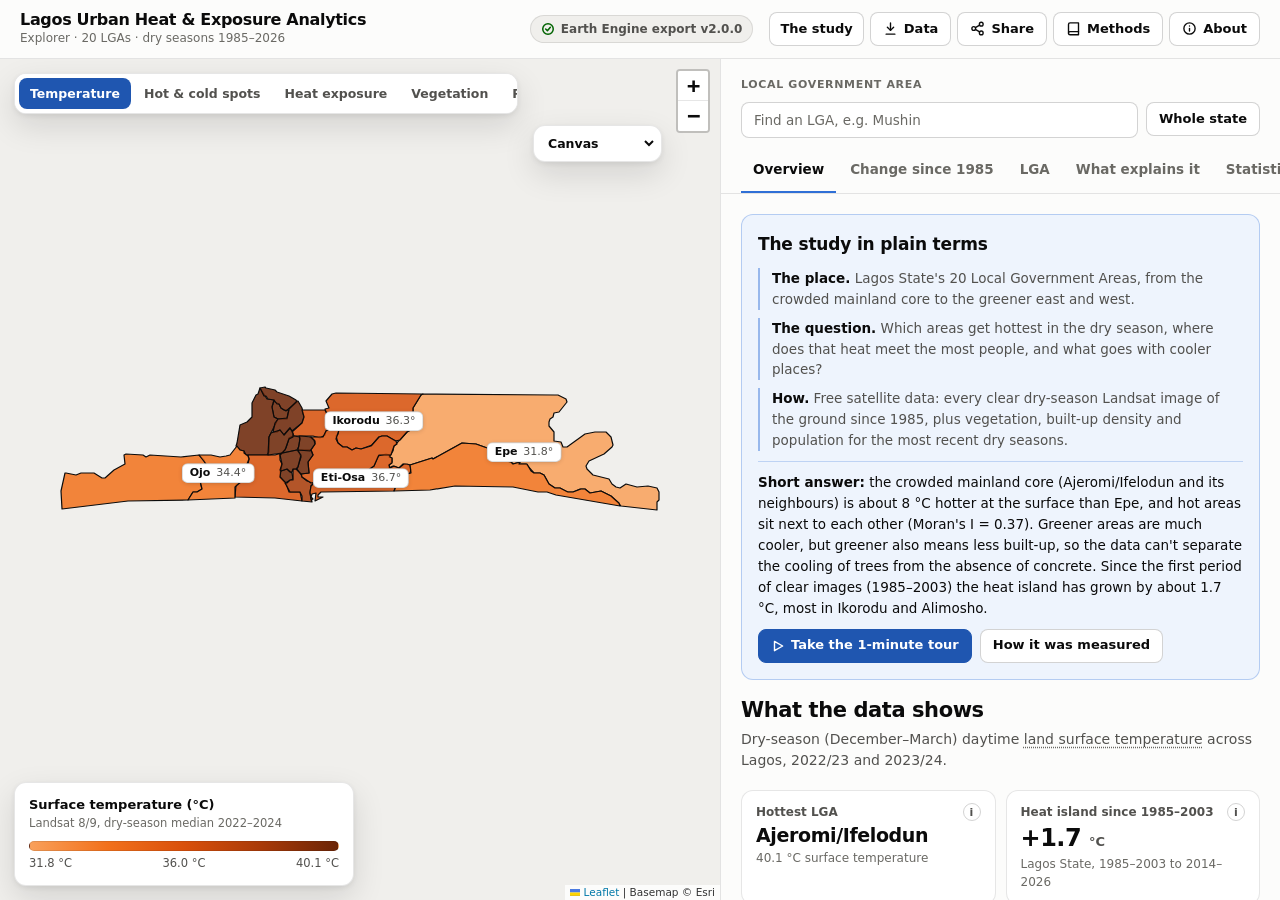
==== commit 18379fee: "Remove the remaining dark-mode code and the continuous-coverage wording from the explorer" ====
--- a/docs/explore.html
+++ b/docs/explore.html
@@ -4,7 +4,7 @@
     <meta charset="UTF-8">
     <meta name="viewport" content="width=device-width, initial-scale=1.0">
     <meta name="description" content="Lagos Urban Heat & Exposure Analytics: dry-season land surface temperature, hot spots and population heat exposure across the 20 Local Government Areas of Lagos State, from Landsat, MODIS, Sentinel-2 and WorldPop via Google Earth Engine.">
-    <meta name="color-scheme" content="light dark">
+    <meta name="color-scheme" content="only light">
     <title>Lagos Urban Heat &amp; Exposure Analytics</title>
 
     <link rel="preconnect" href="https://api.fontshare.com">
@@ -1261,7 +1261,7 @@
         <h4>6. What explains the heat</h4>
         <p>Ordinary least squares regressions of surface temperature on NDVI, on NDBI, and on both, with classical 95% confidence intervals, a leave-one-out check and Moran's I of the residuals. NDVI and NDBI are almost perfectly inversely related across the 20 LGAs, so their separate effects cannot be told apart reliably.</p>
         <h4>7. Change over time</h4>
-        <p>Every Landsat 4, 5, 7, 8 and 9 scene of every dry season from 1985 to 2026 (from 2014, Landsat 8 and 9 only). Frames of the same orbit on the same day are joined into one pass. In each pass, each LGA's <strong>surface urban heat island</strong> is its mean land temperature minus the mean of a fixed rural reference: land within 20 km of Lagos State that the EU Global Human Settlement Layer shows as essentially unbuilt in 2020. Because city and countryside are measured in the same pass, the day's weather, haze and sensor largely cancel. Passes where more than 5% of Lagos land reads over 3 °C colder than the countryside are rejected as cloud or fog the cloud mask missed; a pass must also keep at least 3,000 clear reference pixels (about 100 km²), and an LGA counts in a pass only if half of its land is clear. Each period's value is the median across passes, with a bootstrap 95% interval; trends are Theil–Sen slopes across dry seasons with a Mann–Kendall test, corrected for multiple testing across the LGAs with enough seasons to test. Built-up change comes from GHSL (1995 to 2020). Every pass considered is listed in <span class="mono">lagos_change_scenes.csv</span>.</p>
+        <p>Every Landsat 4, 5, 7, 8 and 9 scene under 70% cloud that fell in a dry season from 1985 to 2026 (from 2014, Landsat 8 and 9 only; the archive has no scenes for 1992 to 1998). Frames of the same orbit on the same day are joined into one pass. In each pass, each LGA's <strong>surface urban heat island</strong> is its mean land temperature minus the mean of a fixed rural reference: land within 20 km of Lagos State that the EU Global Human Settlement Layer shows as essentially unbuilt in 2020. Because city and countryside are measured in the same pass, the day's weather, haze and sensor largely cancel. Passes where more than 5% of Lagos land reads over 3 °C colder than the countryside are rejected as cloud or fog the cloud mask missed; a pass must also keep at least 3,000 clear reference pixels (about 100 km²), and an LGA counts in a pass only if half of its land is clear. Each period's value is the median across passes, with a bootstrap 95% interval; trends are Theil–Sen slopes across dry seasons with a Mann–Kendall test, corrected for multiple testing across the LGAs with enough seasons to test. Built-up change comes from GHSL (1995 to 2020). Every pass considered is listed in <span class="mono">lagos_change_scenes.csv</span>.</p>
         <h4>8. Limitations</h4>
         <p>Twenty large areas give little statistical power and hide variation inside each LGA (the ecological fallacy and the modifiable areal unit problem); the heat-island maps show the detail inside them. Results are associations, not causes or forecasts. Only the dry season is covered. Population is WorldPop 2020 and boundaries date from 2015. For the change analysis: the Landsat archive for West Africa has a gap in dry seasons from 1992 to 1998 and few clear scenes in the late 1980s, so the first period has wide intervals; Landsat 5 and 7 passed over earlier in the morning than Landsat 8 and 9; Landsat 7 has striping after May 2003; the rural reference itself may have changed (farming, forest loss), which would make the heat island look smaller, not larger; and GHSL 2020 stands in for the latest period's built-up area.</p>
     </div>
@@ -1370,7 +1370,6 @@
     const props = () => STATE.features.map(f => f.properties);
 
     // ================= Theme =================
-    const currentTheme = () => 'light';   // single light design
     function repaint() { setBasemap($('basemap-select').value); styleMap(); buildCharts(); if (CH()) { renderChange(); buildChangeCharts(); } }
 
     // ================= Map =================
@@ -1382,9 +1381,8 @@
     const labelLayer = L.layerGroup().addTo(map);
     function setBasemap(kind) {
         if (basemapLayer) map.removeLayer(basemapLayer);
-        const dark = currentTheme() === 'dark';
         basemapLayer = kind === 'terrain' ? esri('World_Topo_Map') : kind === 'satellite' ? esri('World_Imagery')
-            : L.layerGroup([esri(dark ? 'Canvas/World_Dark_Gray_Base' : 'Canvas/World_Light_Gray_Base'), esri(dark ? 'Canvas/World_Dark_Gray_Reference' : 'Canvas/World_Light_Gray_Reference')]);
+            : L.layerGroup([esri('Canvas/World_Light_Gray_Base'), esri('Canvas/World_Light_Gray_Reference')]);
         basemapLayer.addTo(map);
         if (lgaLayer) lgaLayer.bringToFront();
     }
@@ -2109,7 +2107,7 @@
         { target: '#intro', tab: 'overview', title: 'Start with the overview', text: 'The study in plain terms and the short answer. Below are the headline numbers and each finding with a verdict.' },
         { target: '#coef-card', tab: 'explain', title: 'What goes with hotter places?', text: 'Vegetation and built-up density, alone and together, with confidence intervals. When an interval crosses zero, the data cannot pin that effect down. The charts below show all 20 LGAs.' },
         { target: '#panel-stats .table-wrap', tab: 'stats', title: 'Check the statistics', text: 'Clustering, hot spots, regressions and cross-checks, all produced by the repository\'s script. Underlined terms explain themselves when you hover or tap them.' },
-        { target: '.appbar-actions', tab: 'overview', title: 'Share, download and read the methods', text: 'Copy a link to exactly this view or print it, download the data or a map image, read how everything was measured, or switch to dark mode.' }
+        { target: '.appbar-actions', tab: 'overview', title: 'Share, download and read the methods', text: 'Copy a link to exactly this view or print it, download the data or a map image, or read how everything was measured.' }
     ];
     let tourIdx = 0, tourReturn = null, tourLayer = null;
     function placeTour() {
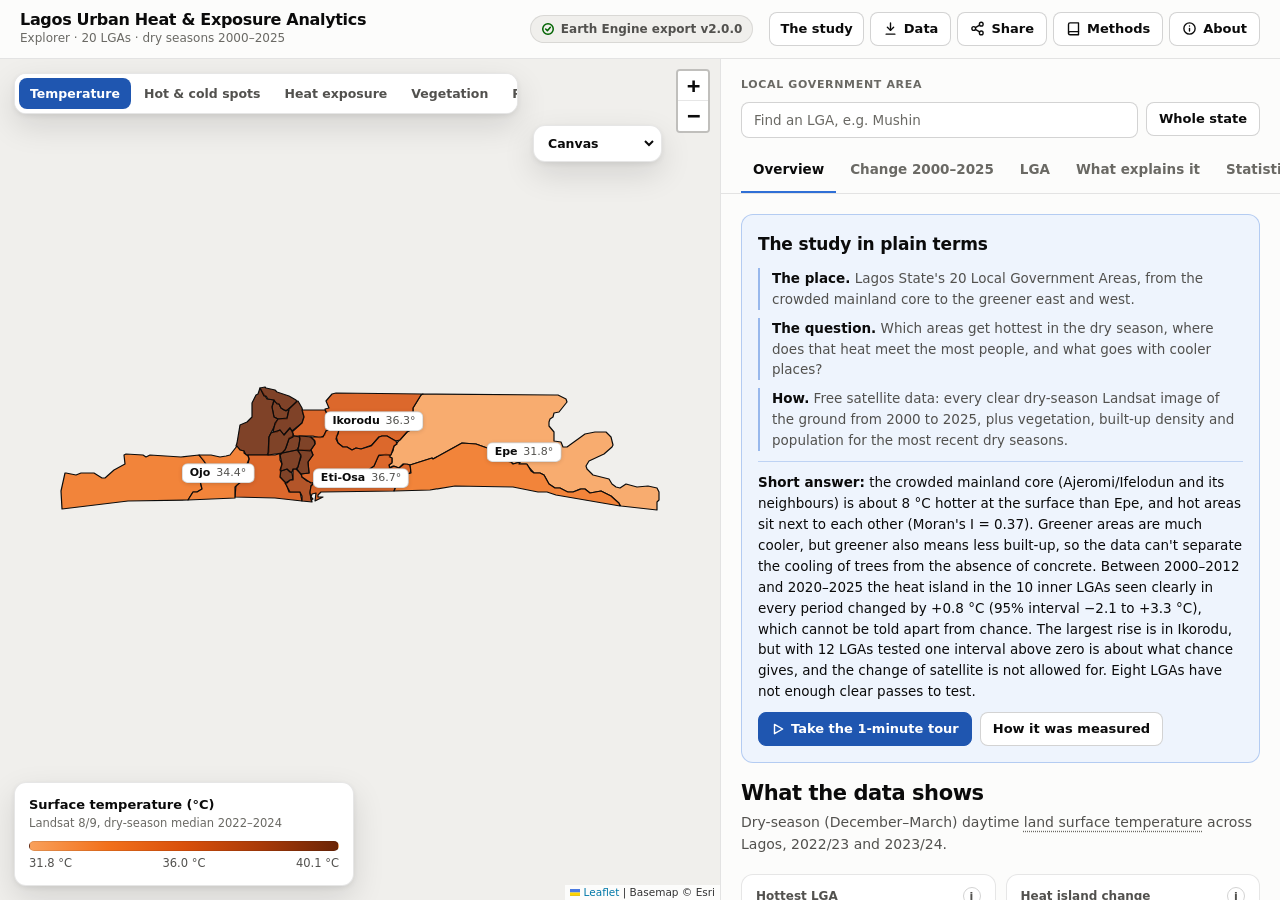
==== commit 02bd7959: "Move the explorer to 2000-2025 with pixel overlays and fix five defects" ====
--- a/docs/explore.html
+++ b/docs/explore.html
@@ -887,6 +887,14 @@
         .legend-time-row { display: flex; align-items: center; gap: 8px; }
         .legend-time input[type="range"] { flex: 1; min-width: 0; accent-color: var(--accent-strong); height: 28px; }
         .period-ticks { display: flex; justify-content: space-between; font-size: 10.5px; color: var(--ink-3); margin-left: 44px; }
+        .period-readout { font-size: 12px; color: var(--ink); font-weight: 700; }
+        .period-readout span { font-weight: 500; color: var(--ink-2); }
+        .legend-time input[type="range"]:focus-visible, .legend-time .btn:focus-visible { outline: 2px solid var(--accent-strong); outline-offset: 2px; }
+        .hatch, .strip td.is-hatch, .strip td.is-delta.is-hatch { background: repeating-linear-gradient(45deg, var(--unreliable) 0 3px, transparent 3px 6px); }
+        .strip td.is-hatch { color: var(--ink); font-weight: 500; }
+        .strip td.is-delta.is-hatch { font-size: 10.5px; color: var(--ink-2); }
+        .strip-key { display: flex; gap: 14px; flex-wrap: wrap; font-size: 11.5px; color: var(--ink-2); margin-top: 8px; }
+        .strip-key i { display: inline-block; width: 14px; height: 10px; border-radius: 2px; vertical-align: -1px; margin-right: 5px; border: 1px solid var(--border); }
         .period-ticks span.is-on { color: var(--ink); font-weight: 700; }
         .legend-time .check { display: flex; align-items: center; gap: 6px; font-size: 12px; color: var(--ink-2); cursor: pointer; }
         .legend-time .check input { accent-color: var(--accent-strong); width: 15px; height: 15px; }
@@ -909,6 +917,7 @@
         .strip tr.is-clickable:hover td:first-child, .strip tr.is-active td:first-child { text-decoration: underline; text-underline-offset: 3px; }
         .strip td.is-empty { background: var(--surface-2); color: var(--ink-3); font-weight: 500; }
         .strip td.is-delta { color: var(--ink); background: none; }
+        @media (max-width: 640px) { .strip { min-width: 0; border-spacing: 1px; table-layout: fixed; } .strip th:first-child { width: 27%; } .strip th:last-child { width: 21%; } .strip td, .strip th { font-size: 10.5px; } .strip td:first-child { padding-right: 4px; white-space: normal; } .strip td.is-delta.is-hatch { font-size: 9.5px; line-height: 1.2; } }
     </style>
 </head>
 <body>
@@ -917,7 +926,7 @@
         <div class="brand">
             <div class="brand-text">
                 <h1 class="brand-title">Lagos Urban Heat &amp; Exposure Analytics</h1>
-                <p class="brand-sub">Explorer · 20 LGAs · dry seasons 1985–2026</p>
+                <p class="brand-sub">Explorer · 20 LGAs · dry seasons 2000–2025</p>
             </div>
         </div>
 
@@ -937,8 +946,8 @@
                     <a href="#" id="dl-csv">LGA table (CSV)<span>All 20 LGAs with every indicator and statistic</span></a>
                     <a href="data/lagos_uhi_processed.geojson" download>LGA boundaries and values (GeoJSON)<span>Cleaned Earth Engine export with statistics</span></a>
                     <a href="data/summary.json" download>Statistical summary (JSON)<span>Generated by scripts/analyze_uhi.py</span></a>
-                    <a href="data/change_summary.json" download>Heat island over time (JSON)<span>Generated by scripts/analyze_change.py</span></a>
-                    <a href="data/lagos_change_lga.csv" download>Heat island per LGA per pass (CSV)<span>Every Landsat pass used, 1985–2026</span></a>
+                    <a href="data/change_summary_2000_2025.json" download>Heat island over time (JSON)<span>Generated by scripts/analyze_change_2000_2025.py</span></a>
+                    <a href="data/lagos_change_lga.csv" download>Heat island per LGA per pass (CSV)<span>Every Landsat pass in the extract; the analysis uses seasons 2000–2025</span></a>
                     <a href="data/lagos_change_scenes.csv" download>Pass quality log (CSV)<span>Every pass considered, kept or rejected, and why</span></a>
                     <div class="menu-sep" role="separator"></div>
                     <a href="#" id="btn-map-png">Map image (PNG)<span>The map exactly as shown, with legend and credit</span></a>
@@ -1004,6 +1013,7 @@
                         <button type="button" class="btn btn-icon" id="btn-play" aria-label="Play through the periods"></button>
                         <input type="range" id="period-range" min="0" max="5" step="1" value="5" aria-label="Period">
                     </div>
+                    <div class="period-readout" id="period-readout"></div>
                     <div class="period-ticks" id="period-ticks" aria-hidden="true"></div>
                     <label class="check"><input type="checkbox" id="swipe-toggle"> Swipe to compare with <span id="swipe-base">the first period</span></label>
                 </div>
@@ -1036,7 +1046,7 @@
 
             <div class="tabs" role="tablist" aria-label="Analysis views">
                 <button type="button" class="tab" role="tab" id="tab-overview" aria-controls="panel-overview" aria-selected="true">Overview</button>
-                <button type="button" class="tab" role="tab" id="tab-change" aria-controls="panel-change" aria-selected="false" tabindex="-1">Change since 1985</button>
+                <button type="button" class="tab" role="tab" id="tab-change" aria-controls="panel-change" aria-selected="false" tabindex="-1">Change 2000–2025</button>
                 <button type="button" class="tab" role="tab" id="tab-lga" aria-controls="panel-lga" aria-selected="false" tabindex="-1">LGA</button>
                 <button type="button" class="tab" role="tab" id="tab-explain" aria-controls="panel-explain" aria-selected="false" tabindex="-1">What explains it</button>
                 <button type="button" class="tab" role="tab" id="tab-stats" aria-controls="panel-stats" aria-selected="false" tabindex="-1">Statistics</button>
@@ -1051,7 +1061,7 @@
                         <ul>
                             <li><strong>The place.</strong> Lagos State's 20 Local Government Areas, from the crowded mainland core to the greener east and west.</li>
                             <li><strong>The question.</strong> Which areas get hottest in the dry season, where does that heat meet the most people, and what goes with cooler places?</li>
-                            <li><strong>How.</strong> Free satellite data: every clear dry-season Landsat image of the ground since 1985, plus vegetation, built-up density and population for the most recent dry seasons.</li>
+                            <li><strong>How.</strong> Free satellite data: every clear dry-season Landsat image of the ground from 2000 to 2025, plus vegetation, built-up density and population for the most recent dry seasons.</li>
                         </ul>
                         <p class="intro-short" id="intro-short"><strong>Short answer:</strong> loading…</p>
                         <div class="intro-actions">
@@ -1075,7 +1085,7 @@
                     <p class="note"><strong>How to read this.</strong> These are associations across 20 large areas, not causes, and surface temperature is not air temperature. See <a href="#" data-open="methods-dialog">Methods</a>.</p>
                 </div>
 
-                <!-- Change since 1985 -->
+                <!-- Change 2000-2025 -->
                 <div class="tab-panel" role="tabpanel" id="panel-change" aria-labelledby="tab-change" hidden>
                     <div>
                         <h2 class="panel-title">Heat over time</h2>
@@ -1095,6 +1105,7 @@
                         <h3 class="section-title">Heat strip: every LGA, every period</h3>
                         <p class="fine" style="margin: 2px 0 10px;">°C above the countryside. Darker is hotter; blue is cooler than the countryside. Sorted by the latest period. Click a row to open the LGA.</p>
                         <div class="strip-wrap"><table class="strip" id="strip"></table></div>
+                        <div class="strip-key"><span><i class="hatch"></i>Hatched: not enough clear passes in that period, or to test the change</span></div>
                     </div>
                     <div class="chart-card" id="urban-card">
                         <div class="chart-head"><span class="multiple-title">Did the LGAs that urbanised most warm most?</span><span class="multiple-unit">one dot per LGA</span></div>
@@ -1205,7 +1216,7 @@
                         <button type="button" class="seg" role="radio" data-rank="mean_lst" aria-checked="false">Temperature</button>
                         <button type="button" class="seg" role="radio" data-rank="pop_density" aria-checked="false">Density</button>
                         <button type="button" class="seg" role="radio" data-rank="ndvi" aria-checked="false">Vegetation</button>
-                        <button type="button" class="seg" role="radio" data-rank="suhi_change" aria-checked="false" id="seg-rank-change">Heat island growth</button>
+                        <button type="button" class="seg" role="radio" data-rank="suhi_change" aria-checked="false" id="seg-rank-change">Heat island change</button>
                     </div>
                     <div class="table-wrap"><table>
                         <thead><tr><th>LGA</th><th id="rank-head">Heat exposure</th><th aria-label="Relative bar"></th></tr></thead>
@@ -1261,9 +1272,9 @@
         <h4>6. What explains the heat</h4>
         <p>Ordinary least squares regressions of surface temperature on NDVI, on NDBI, and on both, with classical 95% confidence intervals, a leave-one-out check and Moran's I of the residuals. NDVI and NDBI are almost perfectly inversely related across the 20 LGAs, so their separate effects cannot be told apart reliably.</p>
         <h4>7. Change over time</h4>
-        <p>Every Landsat 4, 5, 7, 8 and 9 scene under 70% cloud that fell in a dry season from 1985 to 2026 (from 2014, Landsat 8 and 9 only; the archive has no scenes for 1992 to 1998). Frames of the same orbit on the same day are joined into one pass. In each pass, each LGA's <strong>surface urban heat island</strong> is its mean land temperature minus the mean of a fixed rural reference: land within 20 km of Lagos State that the EU Global Human Settlement Layer shows as essentially unbuilt in 2020. Because city and countryside are measured in the same pass, the day's weather, haze and sensor largely cancel. Passes where more than 5% of Lagos land reads over 3 °C colder than the countryside are rejected as cloud or fog the cloud mask missed; a pass must also keep at least 3,000 clear reference pixels (about 100 km²), and an LGA counts in a pass only if half of its land is clear. Each period's value is the median across passes, with a bootstrap 95% interval; trends are Theil–Sen slopes across dry seasons with a Mann–Kendall test, corrected for multiple testing across the LGAs with enough seasons to test. Built-up change comes from GHSL (1995 to 2020). Every pass considered is listed in <span class="mono">lagos_change_scenes.csv</span>.</p>
+        <p id="method-change">Loading.</p>
         <h4>8. Limitations</h4>
-        <p>Twenty large areas give little statistical power and hide variation inside each LGA (the ecological fallacy and the modifiable areal unit problem); the heat-island maps show the detail inside them. Results are associations, not causes or forecasts. Only the dry season is covered. Population is WorldPop 2020 and boundaries date from 2015. For the change analysis: the Landsat archive for West Africa has a gap in dry seasons from 1992 to 1998 and few clear scenes in the late 1980s, so the first period has wide intervals; Landsat 5 and 7 passed over earlier in the morning than Landsat 8 and 9; Landsat 7 has striping after May 2003; the rural reference itself may have changed (farming, forest loss), which would make the heat island look smaller, not larger; and GHSL 2020 stands in for the latest period's built-up area.</p>
+        <p>Twenty large areas give little statistical power and hide variation inside each LGA (the ecological fallacy and the modifiable areal unit problem); the heat-island maps show the detail inside them. Results are associations, not causes or forecasts. Only the dry season is covered. Population is WorldPop 2020 and boundaries date from 2015. <span id="limit-change">For the change analysis: see the Change tab.</span></p>
     </div>
 </dialog>
 
@@ -1282,7 +1293,7 @@
         <ol>
             <li><strong>Overview</strong> gives the plain-language summary, the headline numbers and the findings, each with a verdict.</li>
             <li><strong>Map</strong>: switch indicators at the top left; click an LGA, or search for it, to open it.</li>
-            <li><strong>Change since 1985</strong> shows how the heat island changed between the three periods; the map's <strong>Heat island over time</strong> layer plays through the periods and can swipe between then and now.</li>
+            <li><strong>Change 2000–2025</strong> shows how the heat island changed between the three periods; the map's <strong>Heat island over time</strong> layer plays through the periods and can swipe between then and now.</li>
             <li><strong>What explains it</strong> compares vegetation and built-up density, and checks Landsat against MODIS.</li>
             <li><strong>Statistics</strong> is the full audit; <strong>Rankings</strong> orders the LGAs and compares two side by side.</li>
             <li><strong>Share</strong> copies a link to exactly this view or prints it; <strong>Data</strong> downloads everything, including a map image.</li>
@@ -1347,17 +1358,24 @@
     const fmtP = v => !isNum(v) ? '—' : (v < 0.000001 ? '< 1e-6' : v < 0.0001 ? Number(v).toExponential(1) : Number(v).toFixed(4));
     const ordinal = n => `${n}${(n % 100 >= 11 && n % 100 <= 13) ? 'th' : ({ 1: 'st', 2: 'nd', 3: 'rd' }[n % 10] || 'th')}`;
 
-    const STATE = { features: [], summary: null, change: null, period: 0, swipe: false, swipeX: 0.5, lga: 'ALL', layer: 'lst', tab: 'overview', rankBy: 'hei', compA: 'Mushin', compB: 'Epe' };
+    const STATE = { features: [], summary: null, change: null, period: 0, swipe: false, swipeX: 0.5, lga: 'ALL', layer: 'lst', tab: 'overview', rankBy: 'hei', compA: 'Mushin', compB: 'Epe', overlays: null };
+    const UNTESTABLE = 'not enough clear passes to test';
+    const isUntestable = l => !l || !l.change || l.change.verdict === 'Too few clear days';
     const CH = () => STATE.change;
     const periods = () => (CH() ? CH().periods : []);
     const periodLabel = (i = STATE.period) => (periods()[i] ? periods()[i].label : null);
     const niceLabel = lab => String(lab || '').replace('-', '–');
+    const periodMeta = lab => {
+        const per = periods().find(x => x.label === lab) || {}, st = (CH() && CH().state[lab]) || {};
+        return { sensors: per.sensors || '', file: per.file || null, mapPasses: per.map_passes, passes: st.passes };
+    };
     const lgaChange = name => (CH() && CH().lgas[name]) || null;
     const suhiOf = (name, lab) => { const l = lgaChange(name); return l && l.periods[lab] ? l.periods[lab].median : null; };
     const hexRgb = c => [1, 3, 5].map(k => parseInt(c.slice(k, k + 2), 16));
     function suhiColor(v) {
         if (!isNum(v) || !CH()) return css('--unreliable');
-        const st = CH().map.stops;
+        const st = CH().map && CH().map.stops;
+        if (!st) return css('--unreliable');
         if (v <= st[0][0]) return st[0][1];
         if (v >= st[st.length - 1][0]) return st[st.length - 1][1];
         for (let i = 1; i < st.length; i++) if (v <= st[i][0]) {
@@ -1423,6 +1441,14 @@
                 layer.on('click', () => { selectLga(p.lga_name); setTab('lga'); });
             }
         }).addTo(map);
+        const svg = lgaLayer.getLayers().length && lgaLayer.getLayers()[0]._renderer && lgaLayer.getLayers()[0]._renderer._container;
+        if (svg && !svg.querySelector('#lga-hatch')) {
+            const ns = 'http://www.w3.org/2000/svg', defs = document.createElementNS(ns, 'defs'), pat = document.createElementNS(ns, 'pattern');
+            pat.setAttribute('id', 'lga-hatch'); pat.setAttribute('width', '7'); pat.setAttribute('height', '7'); pat.setAttribute('patternUnits', 'userSpaceOnUse'); pat.setAttribute('patternTransform', 'rotate(45)');
+            const bg = document.createElementNS(ns, 'rect'); bg.setAttribute('width', '7'); bg.setAttribute('height', '7'); bg.setAttribute('fill', css('--surface-raised'));
+            const ln = document.createElementNS(ns, 'rect'); ln.setAttribute('width', '3'); ln.setAttribute('height', '7'); ln.setAttribute('fill', css('--ink-3'));
+            pat.append(bg, ln); defs.append(pat); svg.prepend(defs);
+        }
         fitAll(false);
         let last = '';
         new ResizeObserver(entries => {
@@ -1457,22 +1483,33 @@
             const p = layer.feature.properties;
             const sel = STATE.lga === p.lga_name;
             const sigHot = STATE.layer === 'hotspot' && p.fdr_significant;
-            if (spec.raster) layer.setStyle({ fillColor: '#000000', fillOpacity: 0, color: ink, opacity: sel ? 1 : 0.55, weight: sel ? 3.4 : 1 });
+            if (spec.raster) {
+                const v = spec.value(p), per = lgaChange(p.lga_name) && lgaChange(p.lga_name).periods[periodLabel()], thin = !per || !per.enough;
+                const hasMap = !!periodMeta(periodLabel()).file;
+                // with a pixel map the pixels are the data: never cover them; the tooltip still says when an LGA value is thin
+                const fill = hasMap ? '#000000' : thin ? 'url(#lga-hatch)' : suhiColor(v);
+                layer.setStyle({ fillColor: fill, fillOpacity: hasMap ? 0 : thin ? 0.6 : 0.85, color: ink, opacity: sel ? 1 : 0.55, weight: sel ? 3.4 : 1 });
+            }
             else layer.setStyle({ fillColor: colorFor(spec, spec.value(p), sc), fillOpacity: 0.85, color: ink, opacity: 1, weight: sel ? 3.4 : sigHot ? 2.6 : 1.2 });
             let extra = STATE.layer === 'hotspot' ? `<br><span style="color:${ink3};font-size:11.5px">${escHtml(p.hotspot_category)} (FDR-corrected)</span>` : '';
-            if (spec.raster) { const c = lgaChange(p.lga_name); extra = `<br><span style="color:${ink3};font-size:11.5px">${escHtml(niceLabel(periodLabel()))}${c && c.change ? ` · change since ${escHtml(niceLabel(periodLabel(0)))}: ${escHtml(fmtSigned(c.change.delta, 1, ' °C'))}` : ''}</span>`; }
+            if (spec.raster) {
+                const c = lgaChange(p.lga_name), pp = c && c.periods[periodLabel()];
+                const chg = isUntestable(c) ? `change: ${UNTESTABLE}` : `change since ${niceLabel(periodLabel(0))}: ${fmtSigned(c.change.delta, 1, ' °C')}`;
+                extra = `<br><span style="color:${ink3};font-size:11.5px">${escHtml(niceLabel(periodLabel()))}${pp ? ` · ${pp.n} pass${pp.n === 1 ? '' : 'es'}${pp.enough ? '' : ' (not enough)'}` : ''} · ${escHtml(chg)}</span>`;
+            }
             layer.setTooltipContent(`<strong>${escHtml(p.lga_name)}</strong><br><span style="color:${ink2}">${escHtml(spec.title)}: ${escHtml(spec.fmt(spec.value(p)))}</span>${extra}<br><span style="color:${ink3};font-size:11.5px">Click to open this LGA</span>`);
         });
         $('legend-title').textContent = spec.title;
         $('legend-time').hidden = !spec.raster;
         $('legend').classList.toggle('has-time', !!spec.raster);
         if (spec.raster) {
-            const st = CH().map.stops, lo = st[0][0], hi = st[st.length - 1][0], per = periods()[STATE.period];
-            $('legend-source').textContent = `Landsat, dry seasons ${niceLabel(per.label)} · median of ${per.n_scenes} satellite passes`;
+            const st = CH().map.stops, lo = st[0][0], hi = st[st.length - 1][0], per = periods()[STATE.period], pm = periodMeta(per.label);
+            $('legend-source').textContent = `${niceLabel(per.label)} · ${pm.sensors}${isNum(pm.mapPasses) ? ` · map from ${pm.mapPasses} passes` : ''}`;
+            $('period-readout').innerHTML = `${escHtml(niceLabel(per.label))} <span>${escHtml(pm.sensors)}${isNum(pm.mapPasses) ? ` · ${pm.mapPasses} pass${pm.mapPasses === 1 ? '' : 'es'} in the map` : ''}${isNum(pm.passes) ? ` · ${pm.passes} clear pass${pm.passes === 1 ? '' : 'es'} for the LGA values` : ''}</span>`;
             $('legend-bar').style.background = `linear-gradient(90deg, ${st.map(([v, c]) => `${c} ${((v - lo) / (hi - lo) * 100).toFixed(1)}%`).join(', ')})`;
             $('legend-min').textContent = `${fmtSigned(lo, 0)} °C`; $('legend-mid').textContent = `${fmtSigned((lo + hi) / 2, 0)} °C`; $('legend-max').textContent = `${fmtSigned(hi, 0)} °C or more`;
             $('legend-note').hidden = false;
-            $('legend-note-text').textContent = STATE.period === 0 ? `Few clear mornings in this period (${per.n_scenes} passes), so it is the least certain.` : 'Each pixel: how much hotter the ground is than the countryside around Lagos on the same day.';
+            $('legend-note-text').textContent = (pm.file ? 'Each pixel: how much hotter the ground is than the countryside around Lagos on the same day.' : 'No pixel map for this period; LGAs are coloured by their period value. Hatched LGAs have not enough clear passes in this period.');
         } else {
             $('legend-source').textContent = spec.source;
             $('legend-bar').style.background = `linear-gradient(90deg, ${ramp(spec.ramp).join(', ')})`;
@@ -1528,15 +1565,17 @@
     function updateRaster() {
         shown.forEach(o => map.removeLayer(o)); shown = [];
         const on = STATE.layer === 'suhi' && CH();
-        const swiping = on && STATE.swipe && STATE.period !== 0;
+        const base = on ? overlay(periodLabel(0)) : null, cur = on ? overlay(periodLabel()) : null;
+        const canSwipe = !!base;
+        if (on) { $('swipe-toggle').disabled = !canSwipe; if (!canSwipe && STATE.swipe) { STATE.swipe = false; $('swipe-toggle').checked = false; } }
+        const swiping = on && STATE.swipe && STATE.period !== 0 && !!cur && canSwipe;
         $('swipe-line').hidden = !swiping;
         if (!on) return;
-        const base = overlay(periodLabel(0)), cur = overlay(periodLabel());
         if (swiping && base) { base.addTo(map); shown.push(base); }
         if (cur) { cur.addTo(map); shown.push(cur); }
         if (lgaLayer) lgaLayer.bringToFront();
         $('period-range').value = STATE.period;
-        $('period-range').setAttribute('aria-valuetext', niceLabel(periodLabel()));
+        $('period-range').setAttribute('aria-valuetext', `${niceLabel(periodLabel())}, ${periodMeta(periodLabel()).sensors}${isNum(periodMeta(periodLabel()).mapPasses) ? `, ${periodMeta(periodLabel()).mapPasses} passes in the map` : ', no pixel map'}`);
         document.querySelectorAll('#period-ticks span').forEach((s, i) => s.classList.toggle('is-on', i === STATE.period));
         $('swipe-tag-left').textContent = niceLabel(periodLabel(0));
         $('swipe-tag-right').textContent = niceLabel(periodLabel());
@@ -1559,10 +1598,10 @@
     map.on('move zoomend viewreset resize', clipSwipe);
     function setPeriod(i) {
         STATE.period = Math.max(0, Math.min(periods().length - 1, i));
-        styleMap(); writeHash();
+        styleMap(); writeHash(true);
     }
     $('period-range').addEventListener('input', e => { stopPlay(); setPeriod(Number(e.target.value)); });
-    $('swipe-toggle').addEventListener('change', e => { STATE.swipe = e.target.checked; if (STATE.swipe) stopPlay(); updateRaster(); drawLabels(); });
+    $('swipe-toggle').addEventListener('change', e => { STATE.swipe = e.target.checked; if (STATE.swipe) stopPlay(); updateRaster(); drawLabels(); writeHash(); });
     let playTimer = null;
     const PLAY_ICON = '<svg width="14" height="14" viewBox="0 0 24 24" fill="none" stroke="currentColor" stroke-width="2.4" stroke-linecap="round" stroke-linejoin="round" aria-hidden="true"><path d="m6 4 14 8-14 8z"/></svg>';
     const PAUSE_ICON = '<svg width="14" height="14" viewBox="0 0 24 24" fill="none" stroke="currentColor" stroke-width="2.6" stroke-linecap="round" aria-hidden="true"><path d="M8 5v14M16 5v14"/></svg>';
@@ -1597,9 +1636,9 @@
     function selectLga(name, opts = {}) {
         if (name !== 'ALL' && !byName(name)) return;
         STATE.lga = name;
-        if (name !== 'ALL') { STATE.compA = name; $('comp-a').value = name; }
+        if (name !== 'ALL') setComp('A', name);
         $('lga-search').value = name === 'ALL' ? '' : name;
-        styleMap(); renderLga(); renderCompare(); renderRanking(); buildCharts(); if (CH()) { renderChange(); buildChangeCharts(); } writeHash();
+        styleMap(); renderLga(); renderCompare(); renderRanking(); buildCharts(); if (CH()) { renderChange(); buildChangeCharts(); } if (!opts.quiet) writeHash();
         if (opts.fly === false || !lgaLayer) return;
         if (name === 'ALL') fitAll(true);
         else lgaLayer.eachLayer(l => { if (l.feature.properties.lga_name === name) map.flyToBounds(l.getBounds(), Object.assign(mapPadding(), { duration: 0.5, maxZoom: 12 })); });
@@ -1616,14 +1655,14 @@
 
     // ================= Tabs =================
     const TABS = ['overview', 'change', 'lga', 'explain', 'stats', 'rank'];
-    function setTab(name, focus) {
+    function setTab(name, focus, quiet) {
         STATE.tab = name;
         TABS.forEach(t => { const on = t === name; $(`tab-${t}`).setAttribute('aria-selected', String(on)); $(`tab-${t}`).tabIndex = on ? 0 : -1; $(`panel-${t}`).hidden = !on; });
         if (focus) $(`tab-${name}`).focus();
         $('tab-panels').scrollTop = 0;
         if (name === 'explain') buildCharts();
         if (name === 'change') buildChangeCharts();
-        writeHash();
+        if (!quiet) writeHash();
     }
     TABS.forEach((t, i) => {
         $(`tab-${t}`).addEventListener('click', () => setTab(t));
@@ -1666,7 +1705,7 @@
         const sens = s.sensor_agreement || {};
         $('overview-tiles').innerHTML = [
             tile('Hottest LGA', escHtml(lst.hottest || '—'), hot ? `${fmt(hot.mean_lst, 1)} °C surface temperature` : '', 'Highest dry-season median land surface temperature from Landsat 8/9.', true),
-            CH() ? tile('Heat island since ' + niceLabel(periodLabel(0)), `${fmtSigned(CH().state_change.delta, 1)} <small>°C</small>`, `Lagos State, ${niceLabel(periodLabel(0))} to ${niceLabel(periodLabel(periods().length - 1))}`, 'Change in how much hotter Lagos land is than the surrounding countryside, area-weighted across the 20 LGAs. See the Change tab.')
+            CH() ? tile('Heat island change', `${fmtSigned(CH().state_change.delta, 1)} <small>°C</small>`, `${niceLabel(periodLabel(0))} to ${niceLabel(periodLabel(periods().length - 1))}, ${CH().state_change.lgas} inner LGAs; 95% interval ${fmtSigned(CH().state_change.ci95[0], 1)} to ${fmtSigned(CH().state_change.ci95[1], 1)} °C`, 'Change in how much hotter land is than the surrounding countryside, area-weighted across the LGAs seen clearly in every period. See the Change tab.')
                 : tile('Hottest vs coolest', `${fmt(lst.range, 1)} <small>°C</small>`, cool ? `${escHtml(lst.hottest)} vs ${escHtml(lst.coolest)} (${fmt(cool.mean_lst, 1)} °C)` : '', 'Difference between the hottest and coolest LGA averages.'),
             tile('Most heat-exposed', escHtml(topHei ? topHei.lga_name : '—'), topHei ? `Exposure index ${fmt(topHei.hei, 2)} · ${fmtInt(topHei.pop_density)} people/km²` : '', 'Heat exposure index: scaled temperature × scaled population density (0–1).', true),
             tile('Two satellites agree', `ρ = ${fmt(sens.spearman_rho, 2)}`, 'Landsat vs MODIS ranking of LGAs', 'Spearman rank correlation between Landsat (30 m) and MODIS (1 km) surface temperature across the 20 LGAs.')
@@ -1683,55 +1722,85 @@
 
     function changeSentence() {
         if (!CH()) return '';
-        const sc = CH().state_change, top = (CH().key_findings.find(f => f.id === 'lgas') || { stats: { top5: [] } }).stats.top5;
-        return ` Since the first period of clear images (1985–2003) the heat island has grown by about ${fmt(sc.delta, 1)} °C, most in ${top.slice(0, 2).join(' and ')}.`;
-    }
-
-    // ================= Change since 1985 =================
+        const sc = CH().state_change, g = changeGroups(), a = periodLabel(0), b = periodLabel(periods().length - 1);
+        const tail = g.warmed.length ? ` The largest rise is in ${joinNames(g.warmed)}, but with ${g.testable.length} LGAs tested one interval above zero is about what chance gives, and the change of satellite is not allowed for.` : ' No LGA shows a rise whose interval excludes zero.';
+        return ` Between ${niceLabel(a)} and ${niceLabel(b)} the heat island in the ${sc.lgas} inner LGAs seen clearly in every period changed by ${fmtSigned(sc.delta, 1)} °C (95% interval ${fmtSigned(sc.ci95[0], 1)} to ${fmtSigned(sc.ci95[1], 1)} °C)${spansZero(sc.ci95) ? ', which cannot be told apart from chance' : ''}.${tail} ${cap(word(g.untestable.length))} LGAs have ${UNTESTABLE}.`;
+    }
+
+    // ================= Change 2000-2025 =================
     const pct = v => (isNum(v) ? `${Math.round(v * 100)}%` : '—');
-    function changeFindingText(f) {
-        const s = f.stats;
-        switch (f.id) {
-            case 'state': return [`Averaged over the ${s.lgas} LGAs seen clearly in every period, land was ${fmtSigned(s.first, 1)} °C relative to the countryside in ${niceLabel(s.from)} and ${fmtSigned(s.last, 1)} °C in ${niceLabel(s.to)}: a change of ${fmtSigned(s.delta, 1)} °C (95% interval ${fmtSigned(s.ci95[0], 1)} to ${fmtSigned(s.ci95[1], 1)} °C).`, `Δ = ${fmtSigned(s.delta, 2)} °C · 95% interval ${fmtSigned(s.ci95[0], 2)} to ${fmtSigned(s.ci95[1], 2)}`];
-            case 'lgas': return [`The largest increases were on the edges of the city: ${s.top5.slice(0, 4).join(', ')}. Of the ${s.n_testable} LGAs with enough clear mornings to test, ${s.n_warmed} warmed by more than chance allows, and ${s.n_trend_fdr === 1 ? 'one shows' : `${s.n_trend_fdr} show`} a steady upward trend across all dry seasons after correcting for multiple testing. The dense core was already hot in the 1980s and 1990s.`, `warmed: ${s.n_warmed}/${s.n_testable} testable · significant trend (FDR): ${s.n_trend_fdr}`];
-            case 'hot_area': return [`The share of Lagos land more than ${s.threshold_c} °C hotter than the countryside went from ${pct(s.share_first)} to ${pct(s.share_last)}, as the city spread east along Lekki and north towards Ikorodu.`, `pixels above +${s.threshold_c} °C: ${pct(s.share_first)} → ${pct(s.share_last)}`];
-            case 'urbanisation': return [s.ci95[0] > 0
-                ? `LGAs whose built-up share grew most also gained the most heat: about ${fmtSigned(s.slope_c_per_10pp, 1)} °C for every 10 percentage points of land newly built up (95% interval ${fmtSigned(s.ci95[0], 1)} to ${fmtSigned(s.ci95[1], 1)} °C). Unlike the snapshot comparison, this follows the same places through time.${s.without_most_built ? ` The link rests on ${s.without_most_built.dropped.join(', ')}, the LGAs that urbanised most; without them it disappears (${fmtSigned(s.without_most_built.slope_c_per_10pp, 1)} °C per 10 points, 95% interval ${fmtSigned(s.without_most_built.ci95[0], 1)} to ${fmtSigned(s.without_most_built.ci95[1], 1)} °C).` : ''}`
-                : `The link between new building and new heat is not clear enough across 20 LGAs (about ${fmtSigned(s.slope_c_per_10pp, 1)} °C per 10 percentage points built up, 95% interval ${fmtSigned(s.ci95[0], 1)} to ${fmtSigned(s.ci95[1], 1)} °C).`,
-                `slope ${fmtSigned(s.slope_c_per_10pp, 2)} °C / 10 pp · R² = ${fmt(s.r2, 2)} · Spearman ρ = ${fmt(s.spearman_rho, 2)}`];
-            default: return ['', ''];
-        }
+    const joinNames = a => a.length < 2 ? a.join('') : `${a.slice(0, -1).join(', ')} and ${a[a.length - 1]}`;
+    const WORD = ['no', 'one', 'two', 'three', 'four', 'five', 'six', 'seven', 'eight', 'nine', 'ten', 'eleven', 'twelve'];
+    const word = n => WORD[n] || String(n);
+    // Same field logic as the paper page: warmed = verdict 'Warmed'; untestable = no change estimate or 'Too few clear days'.
+    function changeGroups() {
+        const L = CH().lgas, names = Object.keys(L);
+        return { names, warmed: names.filter(n => L[n].change && L[n].change.verdict === 'Warmed'), cooled: names.filter(n => L[n].change && L[n].change.verdict === 'Cooled'),
+            untestable: names.filter(n => isUntestable(L[n])), testable: names.filter(n => !isUntestable(L[n])) };
+    }
+    const spansZero = ci => ci[0] <= 0 && ci[1] >= 0;
+    function changeFindings() {
+        const c = CH(), g = changeGroups(), sc = c.state_change, from = periodLabel(0), to = periodLabel(periods().length - 1);
+        const u = c.urbanisation, wm = u.without_most_built, nTrend = g.names.filter(n => c.lgas[n].trend && c.lgas[n].trend.fdr_significant).length;
+        const out = [];
+        out.push({ title: spansZero(sc.ci95) ? 'No change in the inner LGAs that can be told apart from chance' : (sc.delta > 0 ? 'The statewide heat island rose' : 'The statewide heat island fell'),
+            verdict: spansZero(sc.ci95) ? 'Not clear' : 'Clear', cls: spansZero(sc.ci95) ? 'is-fragile' : 'is-sig',
+            body: `Averaged over the ${sc.lgas} LGAs seen clearly in every period, land was ${fmtSigned(c.state[from].weighted_suhi, 1)} °C relative to the countryside in ${niceLabel(from)} and ${fmtSigned(c.state[to].weighted_suhi, 1)} °C in ${niceLabel(to)}: a change of ${fmtSigned(sc.delta, 1)} °C (95% interval ${fmtSigned(sc.ci95[0], 1)} to ${fmtSigned(sc.ci95[1], 1)} °C).${spansZero(sc.ci95) ? ' The interval includes zero.' : ''} Each period is a different satellite, so even a clear difference could partly be the sensor.`,
+            stat: `Δ = ${fmtSigned(sc.delta, 2)} °C · 95% interval ${fmtSigned(sc.ci95[0], 2)} to ${fmtSigned(sc.ci95[1], 2)}` });
+        out.push({ title: 'Change in single LGAs', verdict: g.warmed.length ? 'Not conclusive' : 'None', cls: 'is-fragile',
+            body: `Of the ${g.testable.length} LGAs with enough clear passes to test, ${g.warmed.length ? `only ${joinNames(g.warmed)} shows` : 'none shows'} a rise whose interval excludes zero. With this many LGAs tested, one such result is about what chance alone would give, and the interval does not include the uncertainty from the change of satellite. ${nTrend ? `${nTrend} show${nTrend === 1 ? 's' : ''}` : 'None shows'} a steady trend across dry seasons after correcting for multiple testing. ${cap(word(g.untestable.length))} LGAs have ${UNTESTABLE} (${joinNames(g.untestable)}) and are not counted as "no change".`,
+            stat: `interval above zero: ${g.warmed.length}/${g.testable.length} testable · ${UNTESTABLE}: ${g.untestable.length} · significant trend (FDR): ${nTrend}` });
+        const wmRests = wm && spansZero(wm.ci95);
+        out.push({ title: 'Did the LGAs that urbanised most warm most?', verdict: wmRests ? `Rests on ${word(wm.dropped.length)} LGAs` : (u.ci95[0] > 0 ? 'Significant' : 'Not clear'), cls: u.ci95[0] > 0 && !wmRests ? 'is-sig' : 'is-fragile',
+            body: u.ci95[0] > 0
+                ? `LGAs whose built-up share grew most also gained the most heat: about ${fmtSigned(u.slope_c_per_10pp, 1)} °C for every 10 percentage points of land newly built up (95% interval ${fmtSigned(u.ci95[0], 1)} to ${fmtSigned(u.ci95[1], 1)} °C, ${u.n} LGAs).${wm ? ` The link rests on ${joinNames(wm.dropped)}, the LGAs that urbanised most; without them the interval is ${fmtSigned(wm.ci95[0], 1)} to ${fmtSigned(wm.ci95[1], 1)} °C per 10 points.` : ''}`
+                : `The link between new building and new heat is not clear across ${u.n} LGAs (about ${fmtSigned(u.slope_c_per_10pp, 1)} °C per 10 percentage points built up, 95% interval ${fmtSigned(u.ci95[0], 1)} to ${fmtSigned(u.ci95[1], 1)} °C).`,
+            stat: `slope ${fmtSigned(u.slope_c_per_10pp, 2)} °C / 10 pp · R² = ${fmt(u.r2, 2)} · Spearman ρ = ${fmt(u.spearman_rho, 2)}` });
+        const ha = (c.key_findings.find(f => f.id === 'hot_area') || { stats: {} }).stats;
+        if (isNum(ha.share_first) && isNum(ha.share_last)) out.push({ title: 'Share of land running hot', verdict: 'Ranking', cls: '',
+            body: `The share of observed Lagos land more than ${ha.threshold_c} °C hotter than the countryside went from ${pct(ha.share_first)} to ${pct(ha.share_last)}.`, stat: `pixels above +${ha.threshold_c} °C: ${pct(ha.share_first)} → ${pct(ha.share_last)}` });
+        return out;
+    }
+    const cap = s => s.charAt(0).toUpperCase() + s.slice(1);
+    function fillMethods() {
+        if (!CH()) { $('method-change').textContent = 'The change analysis is not available.'; $('limit-change').textContent = ''; return; }
+        const c = CH(), m = c.method, sp = c.study_period || [periodLabel(0).slice(0, 4), periodLabel(periods().length - 1).slice(-4)];
+        const rej = Object.entries(c.scenes.rejected || {}).map(([k, v]) => `${k}: ${v}`).join('; ');
+        $('method-change').innerHTML = `Dry-season Landsat passes from ${sp[0]} to ${sp[1]}, grouped into ${word(periods().length)} periods by sensor: ${periods().map(p => `${niceLabel(p.label)} (${escHtml(p.sensors)})`).join(', ')}. Frames of the same orbit on the same day are joined into one pass. In each pass, each LGA's <strong>surface urban heat island</strong> is its mean land temperature minus the mean of a fixed rural reference: land within ${fmtInt(m.reference_buffer_m / 1000)} km of Lagos State that the EU Global Human Settlement Layer shows as essentially unbuilt in 2020 (classed rural). Because city and countryside are measured in the same pass, the day's weather, haze and sensor largely cancel. A pass is rejected when more than ${fmtInt(m.max_cold_share * 100)}% of Lagos land reads more than ${fmt(m.cold_threshold_c, 0)} °C colder than the countryside (cloud or fog the cloud mask missed), or when it keeps fewer than ${fmtInt(m.ref_min_pixels)} clear reference pixels; an LGA counts in a pass only if at least ${fmtInt(m.lga_min_cover * 100)}% of its land is clear. Of ${c.scenes.considered} passes considered, ${c.scenes.used} were used (rejected: ${escHtml(rej)}). Each period's value is the median across passes, with a bootstrap 95% interval. Trends are Theil–Sen slopes across dry seasons with a Mann–Kendall test, with false discovery rate control across the LGAs with enough seasons to test. Built-up change comes from GHSL (${c.urbanisation.ghsl_years[0]} to ${c.urbanisation.ghsl_years[1]}). The pass list is in <span class="mono">lagos_change_scenes.csv</span>, which also holds seasons outside ${sp[0]}–${sp[1]} that this analysis leaves out. The pixel maps (<span class="mono">overlays.json</span>) are built from the passes of each period; a period without a map file shows LGA values only.`;
+        $('limit-change').textContent = `For the change analysis: each period is a different satellite (${periods().map(p => p.sensors).join('; ')}), so part of any difference could be the sensor; Landsat 7 images have scan-line gaps after 2003; only ${c.state_change.lgas} of the 20 LGAs were seen clearly in every period, so the change describes those inner LGAs, not all of Lagos; LGAs with too few passes in a period cannot be tested; the rural reference itself may have changed (farming, forest loss), which would make the heat island look smaller, not larger; and GHSL 2020 stands in for the latest period's built-up area.`;
     }
     function renderChange() {
         if (!CH()) return;
-        const c = CH(), last = periods().length - 1, first = periodLabel(0), now = periodLabel(last);
-        const fs = id => (c.key_findings.find(f => f.id === id) || { stats: {} }).stats;
-        $('change-lede').textContent = `In every clear dry-season Landsat pass since 1985 (${c.scenes.used} of ${c.scenes.considered} passed the quality checks), each LGA's ground temperature is compared with the same patch of countryside on the same morning. That difference, the heat island, tracks the city itself rather than the weather. The archive has a gap in the 1990s, and the 1980s are thinly covered.`;
-        const s = c.state, sc = c.state_change, ls = fs('lgas'), ha = fs('hot_area');
+        const c = CH(), last = periods().length - 1, first = periodLabel(0), now = periodLabel(last), g = changeGroups();
+        $('change-lede').textContent = `Dry-season Landsat passes from ${c.study_period[0]} to ${c.study_period[1]}: ${c.scenes.used} of ${c.scenes.considered} passed the quality checks, so the record is ${word(periods().length)} periods, one per satellite, not every year. Each LGA's ground temperature is compared with the same countryside on the same morning; that difference, the heat island, tracks the city rather than the weather.`;
+        const s = c.state, sc = c.state_change;
         $('change-tiles').innerHTML = [
-            tile('Heat island now', `${fmtSigned(s[now].weighted_suhi, 1)} <small>°C</small>`, `Lagos, ${niceLabel(now)}; ${fmtSigned(s[first].weighted_suhi, 1)} °C in ${niceLabel(first)}`, `Area-weighted mean of the ${s[now].lgas} LGAs with enough clear passes in every period: how much hotter their land is than the countryside around Lagos, median over the period\'s satellite passes.`),
-            tile('Change', `${fmtSigned(sc.delta, 1)} <small>°C</small>`, `95% interval ${fmtSigned(sc.ci95[0], 1)} to ${fmtSigned(sc.ci95[1], 1)} °C`, 'Bootstrap interval: satellite passes are resampled within each LGA and period, 2,000 times.'),
-            tile('Land running hot', pct(ha.share_last), `of land over +3 °C, up from ${pct(ha.share_first)}`, 'Share of observed Lagos land pixels more than 3 °C hotter than the countryside, in the period maps.'),
-            tile('LGAs that warmed', `${ls.n_warmed} <small>of ${ls.n_testable}</small>`, `with enough clear days to test; ${ls.n_trend_fdr} with a steady trend`, 'Warmed: the 95% interval of the change is above zero. Trend: Theil–Sen slope across dry seasons, Mann–Kendall test, false discovery rate corrected.')
+            tile('Heat island now', `${fmtSigned(s[now].weighted_suhi, 1)} <small>°C</small>`, `${sc.lgas} inner LGAs, ${niceLabel(now)}; ${fmtSigned(s[first].weighted_suhi, 1)} °C in ${niceLabel(first)}`, `Area-weighted mean of the ${s[now].lgas} LGAs with enough clear passes in every period: how much hotter their land is than the countryside around Lagos, median over the period's satellite passes.`),
+            tile('Change', `${fmtSigned(sc.delta, 1)} <small>°C</small>`, `95% interval ${fmtSigned(sc.ci95[0], 1)} to ${fmtSigned(sc.ci95[1], 1)} °C${spansZero(sc.ci95) ? ', includes zero' : ''}`, 'Bootstrap interval: satellite passes are resampled within each LGA and period, 2,000 times.'),
+            tile('Interval above zero', `${g.warmed.length} <small>of ${g.testable.length}</small>`, `${joinNames(g.warmed) || 'none'}; among those with enough passes to test`, 'A clear rise: the 95% interval of the change is above zero. Trend: Theil–Sen slope across dry seasons, Mann–Kendall test, false discovery rate corrected.'),
+            tile('Not tested', `${g.untestable.length} <small>of ${g.names.length}</small>`, UNTESTABLE.charAt(0).toUpperCase() + UNTESTABLE.slice(1) + '; hatched below', 'These LGAs had too few clear passes in at least one period to estimate a change. They are not counted as "no change".')
         ].join('');
-        $('change-findings').innerHTML = c.key_findings.map(f => {
-            const [body, statline] = changeFindingText(f);
-            return `<li class="finding"><div class="finding-title">${escHtml(f.title)}</div><span class="verdict ${VERDICT_CLASS[f.verdict] || ''}">${ICON[f.verdict] || ''}${escHtml(f.verdict === 'Not robust' ? 'Not clear' : VERDICT_LABEL[f.verdict] || f.verdict)}</span><div class="finding-body">${escHtml(body)}</div><div class="finding-stats">${escHtml(statline)}</div></li>`;
-        }).join('');
+        $('change-findings').innerHTML = changeFindings().map(f => `<li class="finding"><div class="finding-title">${escHtml(f.title)}</div><span class="verdict ${f.cls}">${escHtml(f.verdict)}</span><div class="finding-body">${escHtml(f.body)}</div><div class="finding-stats">${escHtml(f.stat)}</div></li>`).join('');
         const labs = periods().map(p => p.label);
         const rows = Object.keys(c.lgas).sort((a, b) => (suhiOf(b, now) ?? -99) - (suhiOf(a, now) ?? -99));
         $('strip').innerHTML = `<thead><tr><th scope="col">LGA</th>${labs.map(l => `<th scope="col">${escHtml(niceLabel(l))}</th>`).join('')}<th scope="col">Change</th></tr></thead><tbody>${rows.map(n => {
             const l = c.lgas[n];
-            const cells = labs.map(lab => { const v = suhiOf(n, lab); return isNum(v) ? `<td style="background:${suhiColor(v)};color:${suhiInk(v)}" title="${escHtml(n)}, ${escHtml(niceLabel(lab))}: ${escHtml(fmtSigned(v, 1, ' °C'))} (${l.periods[lab].n} passes)">${fmtSigned(v, 1)}</td>` : '<td class="is-empty" title="No clear scene">—</td>'; }).join('');
-            const d = l.change ? `<td class="is-delta">${fmtSigned(l.change.delta, 1)}${l.change.verdict === 'Warmed' ? '' : '<span class="fine"> ns</span>'}</td>` : '<td class="is-delta">—</td>';
+            const cells = labs.map(lab => {
+                const v = suhiOf(n, lab), pp = l.periods[lab], tip = `${n}, ${niceLabel(lab)}: ${isNum(v) ? fmtSigned(v, 1, ' °C') : 'no clear pass'} (${pp.n} pass${pp.n === 1 ? '' : 'es'}${pp.enough ? '' : ', not enough'})`;
+                if (!isNum(v)) return `<td class="is-empty" title="${escHtml(tip)}">—</td>`;
+                return pp.enough ? `<td style="background:${suhiColor(v)};color:${suhiInk(v)}" title="${escHtml(tip)}">${fmtSigned(v, 1)}</td>` : `<td class="is-hatch" title="${escHtml(tip)}">${fmtSigned(v, 1)}</td>`;
+            }).join('');
+            const d = isUntestable(l) ? `<td class="is-delta is-hatch" title="${escHtml(n)}: ${UNTESTABLE}">${UNTESTABLE}</td>`
+                : `<td class="is-delta">${fmtSigned(l.change.delta, 1)}${l.change.verdict === 'Warmed' ? '' : '<span class="fine"> ns</span>'}</td>`;
             return `<tr class="is-clickable ${STATE.lga === n ? 'is-active' : ''}" data-lga="${escHtml(n)}" tabindex="0"><td>${escHtml(n)}</td>${cells}${d}</tr>`;
         }).join('')}</tbody>`;
         $('strip').querySelectorAll('tbody tr').forEach(tr => { const go = () => { selectLga(tr.dataset.lga); setTab('lga'); }; tr.addEventListener('click', go); tr.addEventListener('keydown', e => { if (e.key === 'Enter') go(); }); });
         const u = c.urbanisation;
-        $('urban-caption').textContent = `Each dot is an LGA: the change in its built-up share (GHSL ${u.ghsl_years[0]} to ${u.ghsl_years[1]}) against the change in its heat island (${niceLabel(first)} to ${niceLabel(now)}). Slope ${fmtSigned(u.slope_c_per_10pp, 1)} °C per 10 percentage points (95% interval ${fmtSigned(u.ci95[0], 1)} to ${fmtSigned(u.ci95[1], 1)}), R² = ${fmt(u.r2, 2)}. "ns" in the strip marks changes whose interval includes zero.`;
+        $('urban-caption').textContent = `Each dot is one of the ${u.n} LGAs with a change estimate and built-up data: the change in its built-up share (GHSL ${u.ghsl_years[0]} to ${u.ghsl_years[1]}) against the change in its heat island (${niceLabel(first)} to ${niceLabel(now)}). Slope ${fmtSigned(u.slope_c_per_10pp, 1)} °C per 10 percentage points (95% interval ${fmtSigned(u.ci95[0], 1)} to ${fmtSigned(u.ci95[1], 1)}), R² = ${fmt(u.r2, 2)}. "ns" in the strip marks changes whose interval includes zero.`;
         const ref = periods().map(p => `${niceLabel(p.label)} ${fmt(p.ref_lst_median, 1)} °C`).join(', ');
-        $('state-caption').textContent = `The countryside's own temperature changed from period to period (median ${ref}), which is why the heat island is measured against it on the same morning rather than from raw temperatures. The first period rests on few passes, hence its wide bar.`;
-        $('change-note').innerHTML = `<strong>How to read this.</strong> The heat island is measured at the morning satellite overpass in the dry season; it is a surface measure, not air temperature. Earlier satellites passed over a little earlier in the morning, when the heat island is weaker, so part of the change may come from the sensors. See <a href="#" data-open="methods-dialog">Methods</a>.`;
+        const pas = periods().map(p => `${niceLabel(p.label)}: ${s[p.label].passes}`).join(', ');
+        $('state-caption').textContent = `The countryside's own temperature changed from period to period (median ${ref}), which is why the heat island is measured against it on the same morning rather than from raw temperatures. Clear passes behind each bar: ${pas}. Few passes make the bars wide.`;
+        $('change-note').innerHTML = `<strong>How to read this.</strong> The heat island is measured at the morning satellite overpass in the dry season; it is a surface measure, not air temperature. Each period is a different satellite (${periods().map(p => escHtml(p.sensors)).join('; ')}), so part of any difference may come from the sensor. See <a href="#" data-open="methods-dialog">Methods</a>.`;
     }
     function buildChangeCharts() {
         if (!CH() || $('panel-change').hidden) return;
@@ -1762,7 +1831,7 @@
         });
         const u = c.urbanisation, xs = u.points.map(p => p.built_change_pp), lo = Math.min(...xs), hi = Math.max(...xs);
         const icpt = u.points.reduce((a, p) => a + p.suhi_change, 0) / u.points.length - (u.slope_c_per_10pp / 10) * (xs.reduce((a, b) => a + b, 0) / xs.length);
-        scatter('chart-urban', 'built_change_pp', 'suhi_change', { line: [lo, hi].map(x => ({ x, y: icpt + (u.slope_c_per_10pp / 10) * x })), xTitle: 'Change in built-up share (percentage points)', yTitle: 'Change in heat island (°C)', label: r => `${fmtSigned(r.x, 1)} pp built up · ${fmtSigned(r.y, 1)} °C` });
+        scatter('chart-urban', 'built_change_pp', 'suhi_change', { points: u.points.map(q => ({ x: q.built_change_pp, y: q.suhi_change, name: q.lga })), line: [lo, hi].map(x => ({ x, y: icpt + (u.slope_c_per_10pp / 10) * x })), xTitle: 'Change in built-up share (percentage points)', yTitle: 'Change in heat island (°C)', label: r => `${fmtSigned(r.x, 1)} pp built up · ${fmtSigned(r.y, 1)} °C` });
     }
 
     // ================= LGA =================
@@ -1784,7 +1853,8 @@
         $('lga-meta').textContent = `${fmtInt(p.land_area_km2 ?? p.area_km2)} km² of land · ${fmtInt(p.population)} people (WorldPop 2020)`;
         const dir = p.gi_zscore > 0 ? 'warmer' : 'cooler';
         const lc = lgaChange(p.lga_name);
-        const growth = lc && lc.change ? ` Since ${niceLabel(periodLabel(0))} its heat island has ${lc.change.verdict === 'Warmed' ? `grown by ${fmt(lc.change.delta, 1)} °C` : lc.change.verdict === 'Cooled' ? `shrunk by ${fmt(-lc.change.delta, 1)} °C` : 'not changed by more than the uncertainty'}${lc.trend && lc.trend.fdr_significant ? `, a steady trend of about ${fmtSigned(lc.trend.slope_per_decade, 1)} °C per decade` : ''}.` : '';
+        const growth = !lc ? '' : isUntestable(lc) ? ` Its change in heat island since ${niceLabel(periodLabel(0))}: ${UNTESTABLE}.`
+            : ` Since ${niceLabel(periodLabel(0))} its heat island has ${lc.change.verdict === 'Warmed' ? `grown by ${fmt(lc.change.delta, 1)} °C (95% interval ${fmtSigned(lc.change.ci95[0], 1)} to ${fmtSigned(lc.change.ci95[1], 1)} °C)` : lc.change.verdict === 'Cooled' ? `shrunk by ${fmt(-lc.change.delta, 1)} °C` : `shown no change that can be told apart from chance (${fmtSigned(lc.change.delta, 1)} °C, 95% interval ${fmtSigned(lc.change.ci95[0], 1)} to ${fmtSigned(lc.change.ci95[1], 1)} °C)`}${lc.trend && lc.trend.fdr_significant ? `, a steady trend of about ${fmtSigned(lc.trend.slope_per_decade, 1)} °C per decade` : ''}.`;
         $('lga-sentence').textContent = `${p.lga_name} is the ${ordinal(rT)} hottest of ${n} LGAs and ${ordinal(rH)} for heat exposure. With its 5 nearest neighbours it forms a ${dir}-than-average cluster (z = ${fmtSigned(p.gi_zscore, 2)}), ${p.fdr_significant ? 'which is statistically significant after correction' : 'though not significant after correcting for multiple tests'}.${growth}`;
         $('lga-tiles').innerHTML = [
             tile('Surface temperature', `${fmt(p.mean_lst, 1)} <small>°C</small>`, `${ordinal(rT)} of ${n} · MODIS ${fmt(p.modis_lst, 1)} °C`, 'Landsat 8/9 dry-season median land surface temperature; MODIS 1 km shown as a cross-check.'),
@@ -1794,7 +1864,8 @@
             tile('Vegetation', fmt(p.ndvi, 2), 'NDVI, dry-season median', 'Sentinel-2 NDVI over land. Higher means greener.'),
             tile('Built-up density', fmt(p.ndbi, 2), 'NDBI, dry-season median', 'Sentinel-2 NDBI over land. Higher means more built-up surfaces.'),
             tile('Elevation', `${fmt(p.elevation, 0)} <small>m</small>`, `mean slope ${fmt(p.slope, 1)}°`, 'Copernicus GLO-30 DEM mean elevation and slope over land.'),
-            ...(lc && lc.change ? [tile('Heat island growth', `${fmtSigned(lc.change.delta, 1)} <small>°C</small>`, `${niceLabel(periodLabel(0))} to ${niceLabel(periodLabel(periods().length - 1))} · 95% interval ${fmtSigned(lc.change.ci95[0], 1)} to ${fmtSigned(lc.change.ci95[1], 1)}`, 'Change in how much hotter this LGA is than the countryside, from the first to the latest period. See the Change tab.')] : [])
+            ...(lc && isUntestable(lc) ? [tile('Heat island change', 'Not tested', 'Not enough clear passes to test', 'This LGA had too few clear passes in at least one period to estimate a change. That is not the same as no change.')] : []),
+            ...(lc && !isUntestable(lc) ? [tile('Heat island change', `${fmtSigned(lc.change.delta, 1)} <small>°C</small>`, `${niceLabel(periodLabel(0))} to ${niceLabel(periodLabel(periods().length - 1))} · 95% interval ${fmtSigned(lc.change.ci95[0], 1)} to ${fmtSigned(lc.change.ci95[1], 1)}`, 'Change in how much hotter this LGA is than the countryside, from the first to the latest period. See the Change tab.')] : [])
         ].join('');
     }
 
@@ -1804,7 +1875,7 @@
     function scatter(id, xKey, yKey, opts) {
         if (charts[id]) charts[id].destroy();
         const ink3 = css('--ink-3'), grid = css('--grid'), series = css('--series'), surface = css('--surface-raised'), ink = css('--ink');
-        const pts = props().map(p => ({ x: p[xKey], y: p[yKey], name: p.lga_name }));
+        const pts = (opts.points || props().map(p => ({ x: p[xKey], y: p[yKey], name: p.lga_name }))).filter(q => isNum(q.x) && isNum(q.y));
         const sel = STATE.lga;
         const datasets = [{
             type: 'scatter', data: pts,
@@ -1826,7 +1897,7 @@
                         callbacks: { title: items => items[0].raw.name, label: item => opts.label(item.raw) }
                     }
                 },
-                onClick: (evt, els) => { const e = els.find(x => x.datasetIndex === 0); if (e) selectLga(pts[e.index].name); },
+                onClick: (evt, els) => { const e = els.find(x => x.datasetIndex === 0); if (e && pts[e.index]) { const name = pts[e.index].name; setTimeout(() => selectLga(name), 0); } },
                 scales: {
                     x: { title: { display: true, text: opts.xTitle, color: ink3, font: { family: FONT, size: 11 } }, grid: { color: grid }, border: { display: false }, ticks: { color: ink3, font: { family: FONT, size: 11 }, maxTicksLimit: 6 } },
                     y: { title: { display: true, text: opts.yTitle, color: ink3, font: { family: FONT, size: 11 } }, grid: { color: grid }, border: { display: false }, ticks: { color: ink3, font: { family: FONT, size: 11 }, maxTicksLimit: 6 } }
@@ -1928,7 +1999,7 @@
         mean_lst: { label: 'Surface temperature', fmt: v => fmt(v, 1, ' °C') },
         pop_density: { label: 'People per km²', fmt: v => fmtInt(v) },
         ndvi: { label: 'Vegetation (NDVI)', fmt: v => fmt(v, 2) },
-        suhi_change: { label: 'Heat island growth', fmt: v => fmtSigned(v, 1, ' °C') }
+        suhi_change: { label: 'Heat island change', fmt: v => fmtSigned(v, 1, ' °C') }
     };
     function renderRanking() {
         const key = STATE.rankBy, r = RANK[key];
@@ -1936,12 +2007,13 @@
         const max = Math.max(...rows.map(p => p[key])), min = Math.min(0, ...rows.map(p => p[key]));
         $('rank-head').textContent = r.label;
         $('rank-tbody').innerHTML = rows.map((p, i) => `<tr class="is-clickable ${STATE.lga === p.lga_name ? 'is-active' : ''}" data-lga="${escHtml(p.lga_name)}" tabindex="0"><td><span class="rank-num">${i + 1}</span><strong>${escHtml(p.lga_name)}</strong></td><td>${r.fmt(p[key])}</td><td class="bar-cell"><span style="width:${Math.max(3, ((p[key] - min) / ((max - min) || 1)) * 100)}%"></span></td></tr>`).join('');
+        if (key === 'suhi_change') $('rank-tbody').insertAdjacentHTML('beforeend', props().filter(p => p.change_untestable).map(p => `<tr class="is-clickable" data-lga="${escHtml(p.lga_name)}" tabindex="0"><td><span class="rank-num">–</span><strong>${escHtml(p.lga_name)}</strong></td><td>${UNTESTABLE}</td><td class="bar-cell"><span class="hatch" style="width:100%"></span></td></tr>`).join(''));
         $('rank-tbody').querySelectorAll('tr').forEach(tr => { const go = () => { selectLga(tr.dataset.lga); setTab('lga'); }; tr.addEventListener('click', go); tr.addEventListener('keydown', e => { if (e.key === 'Enter') go(); }); });
     }
     document.querySelectorAll('[data-rank]').forEach(b => b.addEventListener('click', () => {
         STATE.rankBy = b.dataset.rank;
         document.querySelectorAll('[data-rank]').forEach(x => x.setAttribute('aria-checked', String(x === b)));
-        renderRanking();
+        renderRanking(); writeHash();
     }));
     function renderCompare() {
         const a = byName(STATE.compA), b = byName(STATE.compB); if (!a || !b) return;
@@ -1957,13 +2029,26 @@
             ['Vegetation (NDVI)', fmt(pa.ndvi, 2), fmt(pb.ndvi, 2), diff(pa.ndvi, pb.ndvi, 2)],
             ['Built-up (NDBI)', fmt(pa.ndbi, 2), fmt(pb.ndbi, 2), diff(pa.ndbi, pb.ndbi, 2)],
             ['Elevation', fmt(pa.elevation, 0, ' m'), fmt(pb.elevation, 0, ' m'), diff(pa.elevation, pb.elevation, 0, ' m')],
-            ...(CH() ? [['Heat island now', fmtSigned(pa.suhi_now, 1, ' °C'), fmtSigned(pb.suhi_now, 1, ' °C'), diff(pa.suhi_now, pb.suhi_now, 1, ' °C')],
-                        ['Heat island growth since ' + niceLabel(periodLabel(0)), fmtSigned(pa.suhi_change, 1, ' °C'), fmtSigned(pb.suhi_change, 1, ' °C'), diff(pa.suhi_change, pb.suhi_change, 1, ' °C')]] : [])
+            ...(CH() ? [['Heat island ' + niceLabel(periodLabel(periods().length - 1)), fmtSigned(pa.suhi_now, 1, ' °C') + (pa.suhi_now_enough ? '' : ' (few passes)'), fmtSigned(pb.suhi_now, 1, ' °C') + (pb.suhi_now_enough ? '' : ' (few passes)'), diff(pa.suhi_now, pb.suhi_now, 1, ' °C')],
+                        ['Heat island change since ' + niceLabel(periodLabel(0)), pa.change_untestable ? UNTESTABLE : fmtSigned(pa.suhi_change, 1, ' °C'), pb.change_untestable ? UNTESTABLE : fmtSigned(pb.suhi_change, 1, ' °C'), diff(pa.suhi_change, pb.suhi_change, 1, ' °C')]] : [])
         ];
         $('comp-tbody').innerHTML = rows.map(r => `<tr><td>${r[0]}</td><td>${r[1]}</td><td>${r[2]}</td><td class="mono">${r[3]}</td></tr>`).join('');
     }
-    $('comp-a').addEventListener('change', e => { STATE.compA = e.target.value; renderCompare(); });
-    $('comp-b').addEventListener('change', e => { STATE.compB = e.target.value; renderCompare(); });
+    // A and B can never be the same LGA: the chosen option is disabled in the other select, and a programmatic clash swaps them.
+    function syncCompare() {
+        $('comp-a').value = STATE.compA; $('comp-b').value = STATE.compB;
+        [['comp-a', STATE.compB], ['comp-b', STATE.compA]].forEach(([id, other]) => [...$(id).options].forEach(o => { o.disabled = o.value === other; }));
+    }
+    function setComp(which, name) {
+        if (!byName(name)) return;
+        const mine = which === 'A' ? 'compA' : 'compB', other = which === 'A' ? 'compB' : 'compA';
+        if (STATE[other] === name) STATE[other] = STATE[mine];
+        STATE[mine] = name;
+        if (STATE.compA === STATE.compB) STATE[other] = STATE.features.map(f => f.properties.lga_name).find(n => n !== name);
+        syncCompare();
+    }
+    $('comp-a').addEventListener('change', e => { setComp('A', e.target.value); renderCompare(); writeHash(); });
+    $('comp-b').addEventListener('change', e => { setComp('B', e.target.value); renderCompare(); writeHash(); });
 
     // ================= Figures (PNG) =================
     const FIG_CREDIT = 'David Oloyede · Lagos Urban Heat & Exposure Analytics · CC BY 4.0 · github.com/oloyededavid/Lagos-Urban-Heat-Analytics';
@@ -2101,8 +2186,8 @@
         { target: '.map-pane', tab: 'overview', title: 'The map', text: 'The 20 Local Government Areas of Lagos State. Drag to pan and scroll to zoom; names appear wherever there is room. Click any area to open it.' },
         { target: '.layer-switch', tab: 'overview', title: 'Choose what the map shows', text: 'Surface temperature, hot and cold spots, heat exposure, vegetation or population density. Darker colours mean higher values; on the hot-spot map red is hotter and blue cooler than neighbours.' },
         { target: '#legend', tab: 'overview', title: 'Read the legend', text: 'The colour scale and the data source for the current layer. On the hot-spot layer it also says whether any LGA is statistically significant.' },
-        { target: '#legend', tab: 'overview', layer: 'suhi', title: 'Travel through the three periods', text: 'The heat-island layer shows, pixel by pixel, how much hotter the ground is than the countryside. Drag the slider or press play to watch 1985 to 2026, or tick Swipe to drag a line between then and now.' },
-        { target: '#panel-change', tab: 'change', title: 'What changed since 1985', text: 'Headline numbers with honest intervals, a heat strip for every LGA, and a test of whether the places that were built up most also warmed most.' },
+        { target: '#legend', tab: 'overview', layer: 'suhi', title: 'Travel through the three periods', text: 'The heat-island layer shows, pixel by pixel, how much hotter the ground is than the countryside. Drag the slider or press play to step through 2000–2012, 2013–2019 and 2020–2025, or tick Swipe to drag a line between the first period and the one shown.' },
+        { target: '#panel-change', tab: 'change', title: 'What changed, 2000 to 2025', text: 'Headline numbers with honest intervals, a heat strip for every LGA, and a test of whether the places that were built up most also warmed most.' },
         { target: '.unit-picker', tab: 'overview', title: 'Find an LGA', text: 'Type a name, such as Mushin or Epe, to jump straight to it. "Whole state" goes back to all of Lagos.' },
         { target: '#intro', tab: 'overview', title: 'Start with the overview', text: 'The study in plain terms and the short answer. Below are the headline numbers and each finding with a verdict.' },
         { target: '#coef-card', tab: 'explain', title: 'What goes with hotter places?', text: 'Vegetation and built-up density, alone and together, with confidence intervals. When an interval crosses zero, the data cannot pin that effect down. The charts below show all 20 LGAs.' },
@@ -2181,25 +2266,65 @@
     }
 
     // ================= Shareable links =================
-    function writeHash() {
+    const hashFrom = () => {
         const p = new URLSearchParams();
         if (STATE.lga !== 'ALL') p.set('lga', STATE.lga);
         if (STATE.layer !== 'lst') p.set('layer', STATE.layer);
         if (STATE.tab !== 'overview') p.set('tab', STATE.tab);
         if (STATE.layer === 'suhi' && STATE.period !== periods().length - 1) p.set('period', periodLabel());
-        const h = p.toString();
-        try { history.replaceState(null, '', h ? `#${h}` : location.pathname + location.search); } catch (e) {}
+        if (STATE.layer === 'suhi' && STATE.swipe) p.set('swipe', '1');
+        if (STATE.rankBy !== 'hei') p.set('rank', STATE.rankBy);
+        if (STATE.lga === 'ALL' && STATE.compA !== DEFAULTS.compA) p.set('a', STATE.compA);
+        if (STATE.compB !== DEFAULTS.compB) p.set('b', STATE.compB);
+        return p.toString();
+    };
+    const DEFAULTS = { compA: 'Mushin', compB: 'Epe' };
+    let applyingHash = false, lastHash = null;
+    // Every parameter written here is read back by readHash(). Steps that change view state add a history entry so Back returns to them;
+    // playback and the period slider replace the current entry instead.
+    function writeHash(replace) {
+        if (applyingHash) return;
+        const h = hashFrom();
+        if (h === lastHash) return;
+        const url = h ? `#${h}` : location.pathname + location.search;
+        try { if (replace || lastHash === null) history.replaceState(null, '', url); else history.pushState(null, '', url); lastHash = h; } catch (e) {}
     }
     function readHash() {
-        const p = new URLSearchParams(location.hash.slice(1));
-        const lga = p.get('lga'), layer = p.get('layer'), tab = p.get('tab');
-        if (lga && byName(lga)) { STATE.lga = lga; STATE.compA = lga; }
-        if (layer && LAYERS[layer]) { STATE.layer = layer; document.querySelectorAll('.layer-switch .seg').forEach(b => b.setAttribute('aria-checked', String(b.dataset.layer === layer))); }
-        if (tab && TABS.includes(tab)) STATE.tab = tab;
-        const per = periods().findIndex(x => x.label === p.get('period'));
-        if (per >= 0) STATE.period = per;
-        if (!CH() && (STATE.layer === 'suhi' || STATE.tab === 'change')) { STATE.layer = STATE.layer === 'suhi' ? 'lst' : STATE.layer; STATE.tab = STATE.tab === 'change' ? 'overview' : STATE.tab; }
-    }
+        const p = new URLSearchParams(location.hash.slice(1)), has = !!CH();
+        const lga = p.get('lga'), layer = p.get('layer'), tab = p.get('tab'), rank = p.get('rank');
+        STATE.lga = lga && byName(lga) ? lga : 'ALL';
+        STATE.layer = layer && LAYERS[layer] && (layer !== 'suhi' || has) ? layer : 'lst';
+        STATE.tab = tab && TABS.includes(tab) && (tab !== 'change' || has) ? tab : 'overview';
+        STATE.rankBy = rank && RANK[rank] && (rank !== 'suhi_change' || has) ? rank : 'hei';
+        const per = has ? periods().findIndex(x => x.label === p.get('period')) : -1;
+        STATE.period = per >= 0 ? per : (has ? periods().length - 1 : 0);
+        STATE.swipe = p.get('swipe') === '1' && STATE.layer === 'suhi';
+        const a = p.get('a'), b = p.get('b');
+        STATE.compA = a && byName(a) ? a : DEFAULTS.compA; STATE.compB = b && byName(b) ? b : DEFAULTS.compB;
+        if (!byName(STATE.compA)) STATE.compA = STATE.features[0].properties.lga_name;
+        if (!byName(STATE.compB) || STATE.compB === STATE.compA) STATE.compB = STATE.features.map(f => f.properties.lga_name).find(n => n !== STATE.compA);
+        if (STATE.lga !== 'ALL') { STATE.compA = STATE.lga; if (STATE.compB === STATE.lga) STATE.compB = b && b !== STATE.lga && byName(b) ? b : STATE.features.map(f => f.properties.lga_name).find(n => n !== STATE.lga); }
+        lastHash = hashFrom();
+    }
+    // Push STATE into the controls (used after load and on Back/Forward).
+    function syncUi() {
+        document.querySelectorAll('.layer-switch .seg').forEach(b => b.setAttribute('aria-checked', String(b.dataset.layer === STATE.layer)));
+        document.querySelectorAll('[data-rank]').forEach(b => b.setAttribute('aria-checked', String(b.dataset.rank === STATE.rankBy)));
+        $('swipe-toggle').checked = STATE.swipe;
+        $('period-range').value = String(STATE.period);
+        syncCompare();
+    }
+    function applyHash() {
+        if (!STATE.features.length || new URLSearchParams(location.hash.slice(1)).toString() === lastHash) return;
+        applyingHash = true;
+        try {
+            stopPlay(); readHash(); syncUi();
+            setTab(STATE.tab, false, true);
+            selectLga(STATE.lga, { quiet: true });
+        } finally { applyingHash = false; }
+    }
+    addEventListener('popstate', applyHash);
+    addEventListener('hashchange', applyHash);
 
     // ================= Load =================
     function fail(title, msg) { $('map-error').hidden = false; $('err-title').textContent = title; $('err-desc').textContent = msg; $('data-chip-text').textContent = 'Data unavailable'; }
@@ -2207,31 +2332,50 @@
     Promise.all([
         fetch('data/lagos_uhi_processed.geojson').then(r => { if (!r.ok) throw new Error(`HTTP ${r.status}`); return r.json(); }),
         fetch('data/summary.json').then(r => r.ok ? r.json() : null).catch(() => null),
-        fetch('data/change_summary.json').then(r => r.ok ? r.json() : null).catch(() => null)
-    ]).then(([geojson, summary, change]) => {
+        fetch('data/change_summary_2000_2025.json').then(r => r.ok ? r.json() : null).catch(() => null),
+        fetch('data/overlays.json').then(r => r.ok ? r.json() : null).catch(() => null)
+    ]).then(([geojson, summary, change, ov]) => {
         if (!geojson || !Array.isArray(geojson.features) || !geojson.features.length) return fail('LGA data missing', 'docs/data/lagos_uhi_processed.geojson contains no features.');
+        applyingHash = true;
         STATE.features = geojson.features.filter(f => f.properties && f.properties.lga_name).sort((a, b) => a.properties.lga_name.localeCompare(b.properties.lga_name));
         STATE.summary = summary;
-        STATE.change = change && change.periods && change.map ? change : null;
+        STATE.change = change && change.periods && change.lgas ? change : null;
         if (STATE.change) {
-            STATE.period = periods().length - 1;
+            // Merge the pixel-map description (overlays.json) into the change summary; periods without an overlay keep no file.
+            const hasMap = !!(ov && ov.bounds && Array.isArray(ov.stops) && ov.stops.length);
+            STATE.change.map = hasMap ? { bounds: ov.bounds, stops: ov.stops } : null;
+            periods().forEach(per => {
+                const o = hasMap && Array.isArray(ov.periods) ? ov.periods.find(x => x.label === per.label) : null;
+                per.file = o && o.file ? o.file : null;
+                per.map_passes = o ? o.passes : null;
+            });
             $('period-range').max = String(periods().length - 1);
-            $('period-ticks').innerHTML = periods().map(x => `<span>${escHtml(niceLabel(x.label).replace(/^(\d\d)(\d\d)/, "'$2"))}</span>`).join('');
+            $('period-ticks').innerHTML = periods().map(x => `<span>${escHtml(niceLabel(x.label))}</span>`).join('');
             $('swipe-base').textContent = niceLabel(periodLabel(0));
             const last = periodLabel(periods().length - 1);
-            STATE.features.forEach(f => { const p = f.properties, l = lgaChange(p.lga_name); p.suhi_now = l ? l.periods[last].median : null; p.suhi_change = l && l.change ? l.change.delta : null; p.built_change_pp = l ? l.built_change * 100 : null; });
+            STATE.features.forEach(f => {
+                const p = f.properties, l = lgaChange(p.lga_name);
+                p.suhi_now = l && l.periods[last] ? l.periods[last].median : null;
+                p.suhi_now_enough = !!(l && l.periods[last] && l.periods[last].enough);
+                p.suhi_change = l && !isUntestable(l) ? l.change.delta : null;
+                p.change_untestable = isUntestable(l);
+                p.built_change_pp = l ? l.built_change * 100 : null;
+            });
+            if (!STATE.change.map) $('seg-suhi').hidden = true;
         } else {
             ['seg-suhi', 'tab-change', 'seg-rank-change'].forEach(id => { $(id).hidden = true; });
         }
+        if (STATE.change && !STATE.change.map) delete LAYERS.suhi;
         readHash();
         const opts = STATE.features.map(f => `<option value="${escHtml(f.properties.lga_name)}">${escHtml(f.properties.lga_name)}</option>`).join('');
         $('comp-a').innerHTML = opts; $('comp-b').innerHTML = opts;
-        $('comp-a').value = STATE.compA; $('comp-b').value = STATE.compB;
+        syncUi();
+        fillMethods();
         buildMap(); renderLgaList(); renderProvenance(); renderOverview(); renderChange(); renderStats(); renderRanking(); renderCompare();
-        setTab(STATE.tab);
-        selectLga(STATE.lga, { fly: false });
-        requestAnimationFrame(() => { if (STATE.lga === 'ALL') fitAll(false); else selectLga(STATE.lga); });
-        
+        setTab(STATE.tab, false, true);
+        selectLga(STATE.lga, { fly: false, quiet: true });
+        applyingHash = false;
+        requestAnimationFrame(() => { applyingHash = true; try { if (STATE.lga === 'ALL') fitAll(false); else selectLga(STATE.lga, { quiet: true }); } finally { applyingHash = false; } });
     }).catch(err => fail('Data could not be loaded', `Failed to load files from docs/data/ (${err.message}).`));
 })();
 </script>
